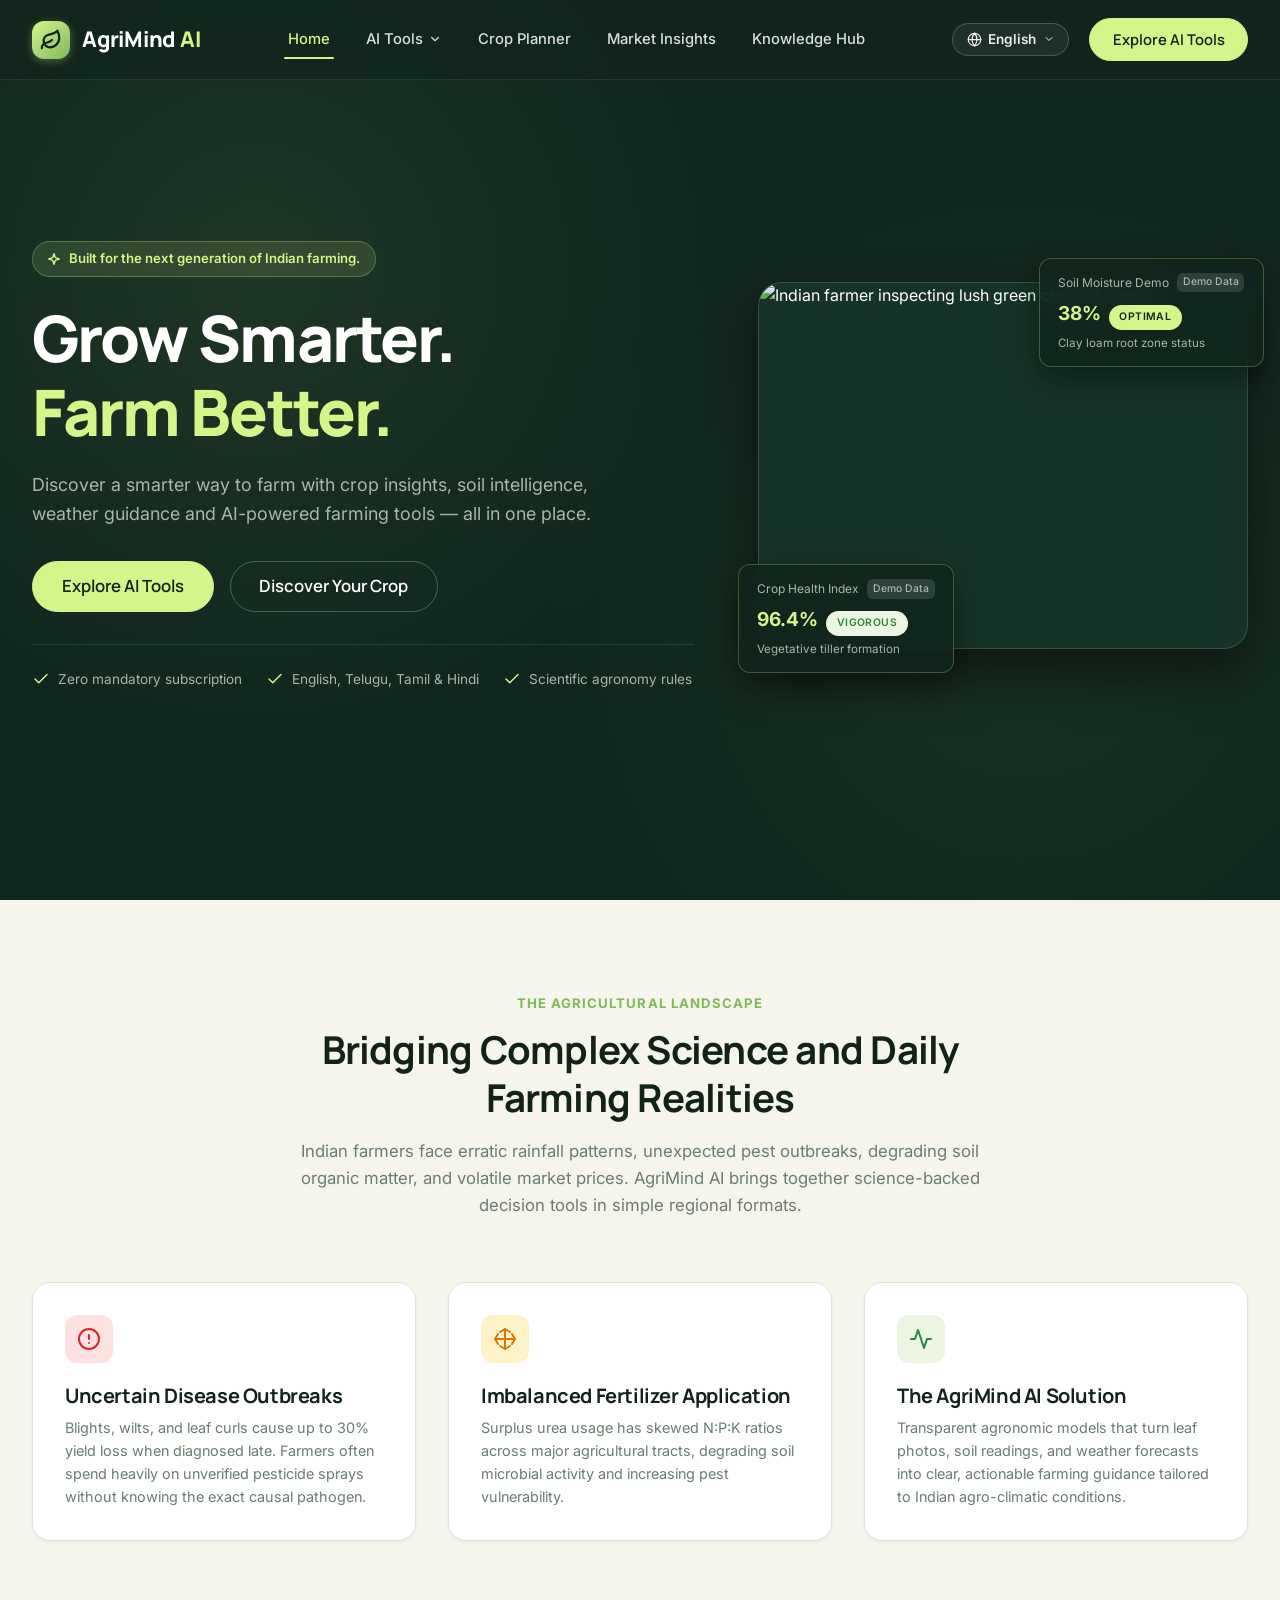
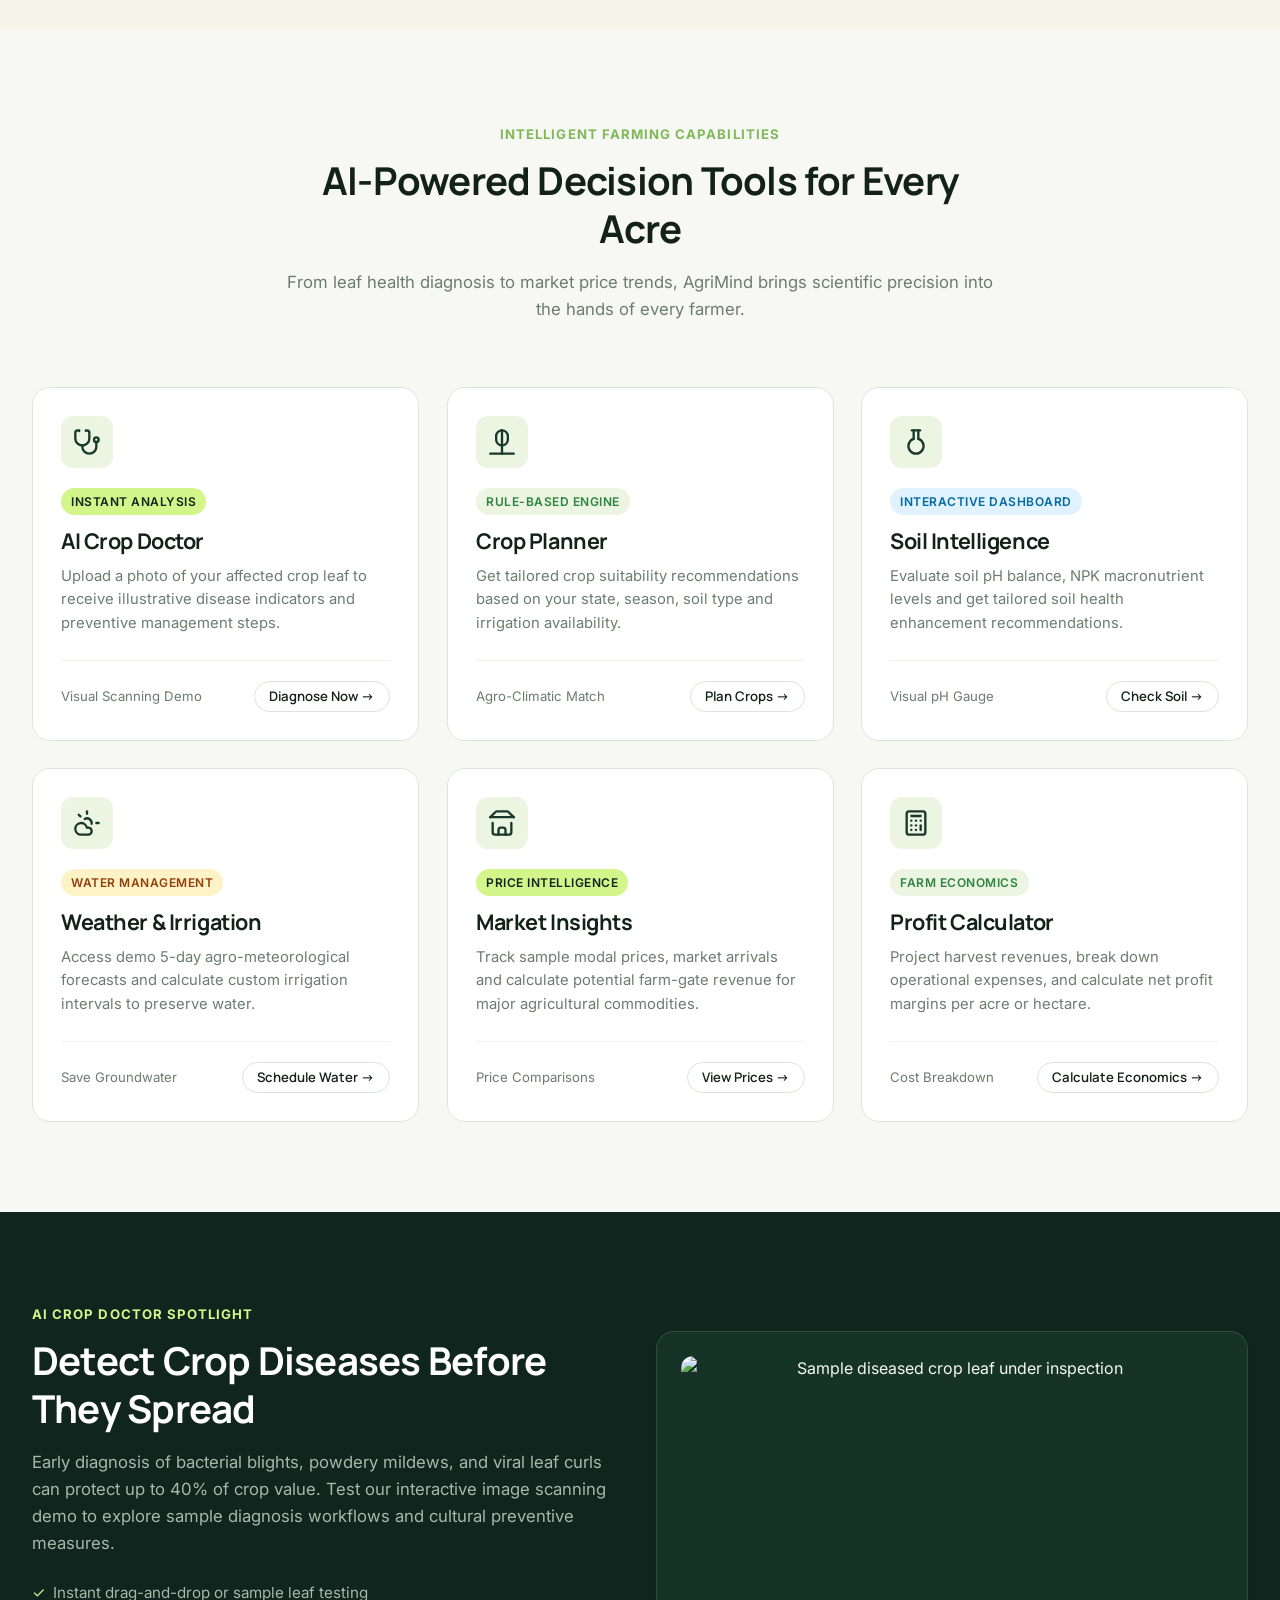
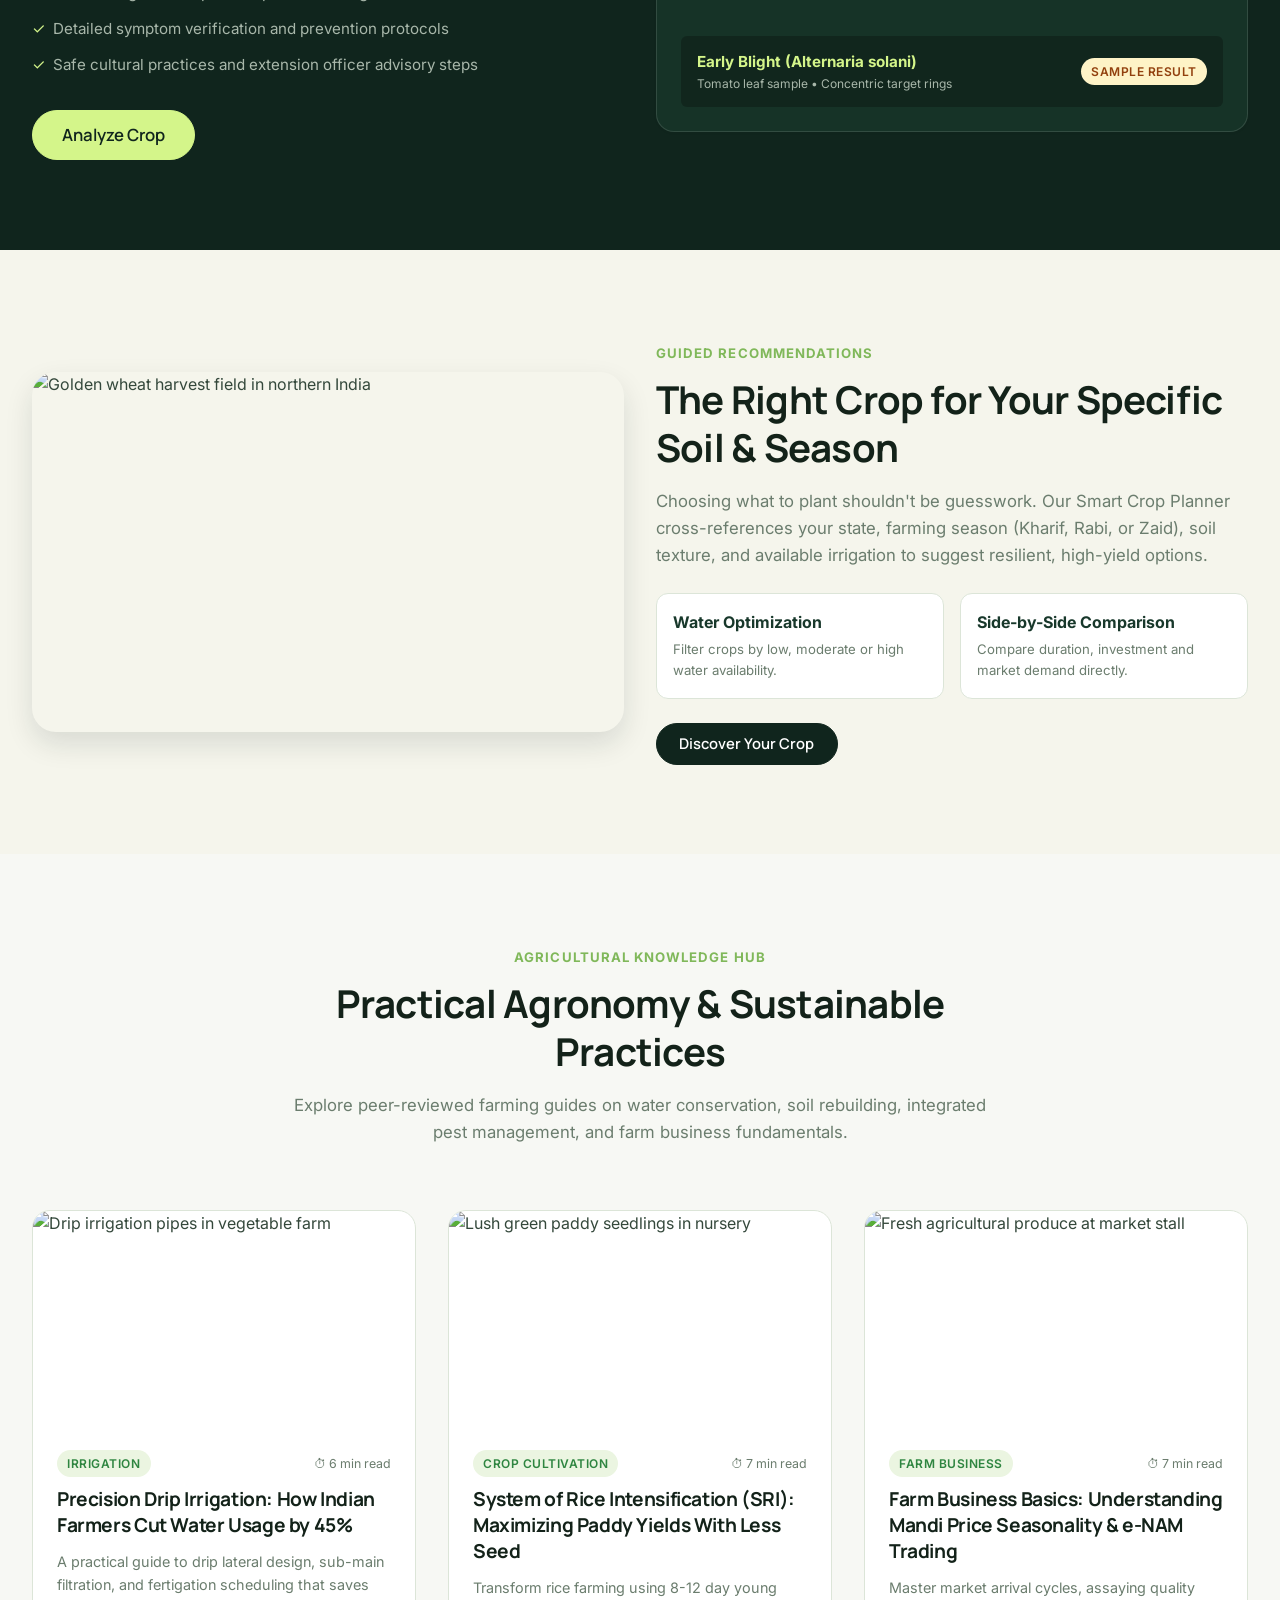
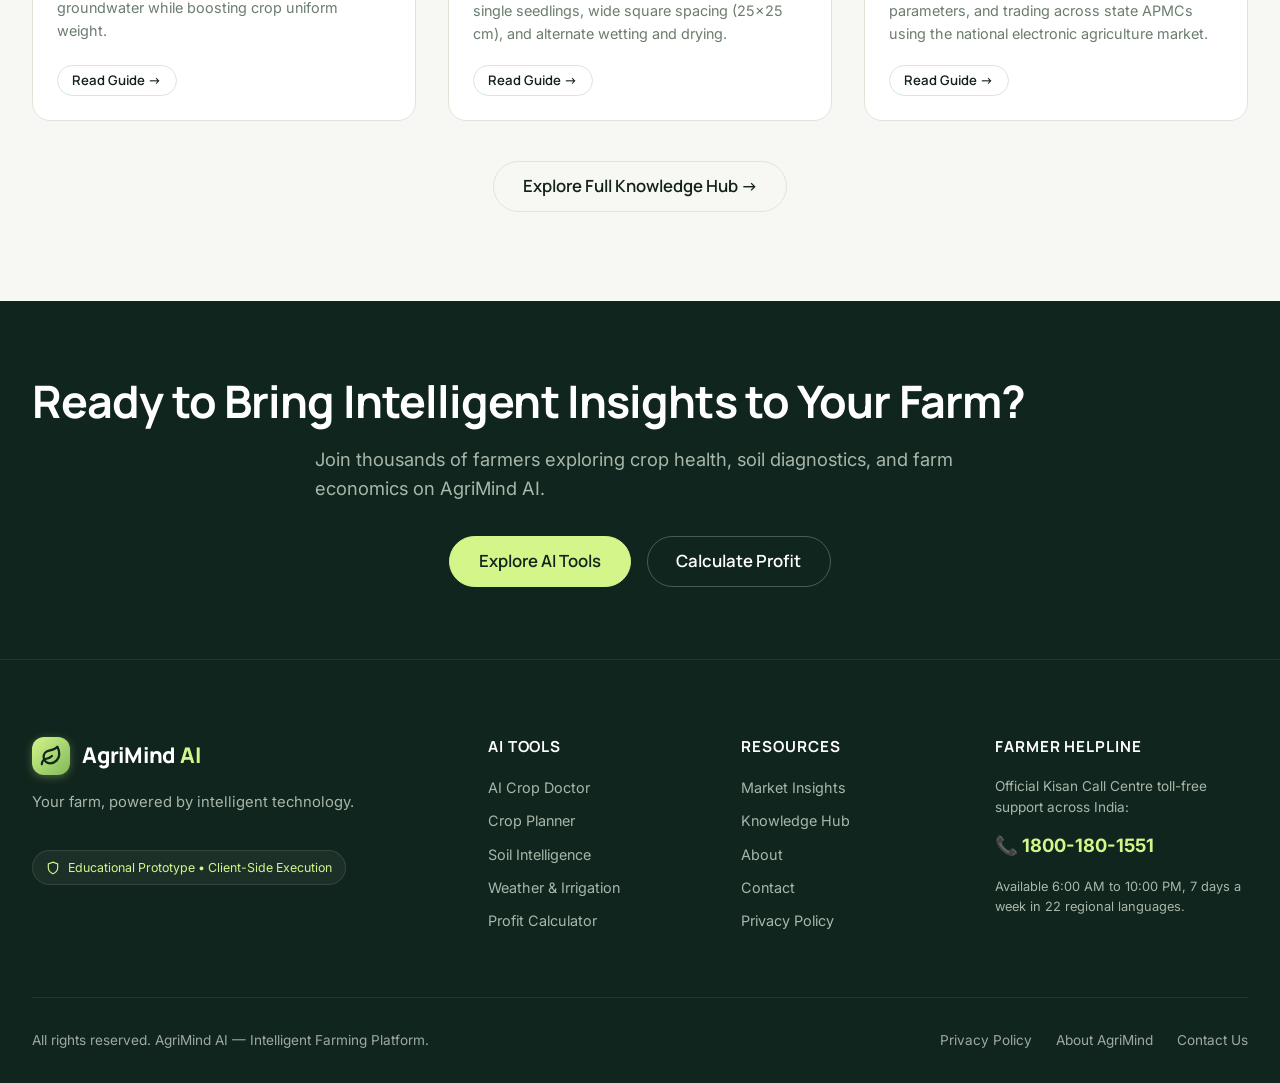
==== index.html @ 93fa61e6 "Initial AgriMind AI website - Intelligent Farming Platform" ====
<!DOCTYPE html>
<html lang="en">
<head>
  <meta charset="UTF-8">
  <meta name="viewport" content="width=device-width, initial-scale=1.0">
  <title>AgriMind AI — Intelligent Farming Platform | Grow Smarter. Farm Better.</title>
  <meta name="description" content="AgriMind AI empowers Indian farmers with AI-driven crop disease diagnosis, guided crop planning, real-time soil intelligence, weather guidance, and mandi market insights.">
  <meta name="theme-color" content="#10251D">

  <!-- Open Graph Meta Tags -->
  <meta property="og:title" content="AgriMind AI — Intelligent Farming Platform">
  <meta property="og:description" content="Discover a smarter way to farm with crop insights, soil intelligence, weather guidance and AI-powered farming tools — all in one place.">
  <meta property="og:image" content="https://images.unsplash.com/photo-1500937386664-56d1dfef3854?auto=format&fit=crop&w=1200&q=80">
  <meta property="og:type" content="website">

  <!-- Stylesheets -->
  <link rel="stylesheet" href="css/style.css">
  <link rel="stylesheet" href="css/components.css">
  <link rel="stylesheet" href="css/pages.css">
  <link rel="stylesheet" href="css/responsive.css">
</head>
<body>

  <!-- =========================================================================
       1. NAVIGATION BAR
       ========================================================================= -->
  <header class="navbar" role="banner">
    <div class="container nav-container">
      <a href="index.html" class="brand-logo" aria-label="AgriMind AI Home">
        <div class="brand-logo-icon">
          <!-- Leaf SVG Icon -->
          <svg width="22" height="22" viewBox="0 0 24 24" fill="none" stroke="currentColor" stroke-width="2.5" stroke-linecap="round" stroke-linejoin="round">
            <path d="M11 20A7 7 0 0 1 9.8 6.1C15.5 5 17 4.48 19 2c1 2 2 4.18 2 8 0 5.5-4.78 10-10 10Z"/>
            <path d="M2 21c0-3 1.85-5.36 5.08-6C9.5 14.52 12 13 13 12"/>
          </svg>
        </div>
        <span>AgriMind <span class="highlight">AI</span></span>
      </a>

      <!-- Desktop Nav Links -->
      <nav class="nav-links" role="navigation" aria-label="Primary Navigation">
        <a href="index.html" class="nav-link active" data-i18n="nav_home">Home</a>
        
        <!-- Tools Dropdown -->
        <div class="nav-dropdown">
          <a href="#" class="nav-link" id="toolsDropdownToggle" aria-haspopup="true" aria-expanded="false">
            <span data-i18n="nav_tools">AI Tools</span>
            <svg width="14" height="14" viewBox="0 0 24 24" fill="none" stroke="currentColor" stroke-width="2" stroke-linecap="round" stroke-linejoin="round"><path d="m6 9 6 6 6-6"/></svg>
          </a>
          <div class="dropdown-menu" aria-labelledby="toolsDropdownToggle">
            <a href="crop-doctor.html" class="dropdown-item">
              <span class="dropdown-item-icon">🩺</span>
              <div>
                <strong data-i18n="nav_doctor">AI Crop Doctor</strong>
                <div style="font-size: 0.75rem; color: var(--color-muted-light);">Leaf disease scanning & care</div>
              </div>
            </a>
            <a href="crop-planner.html" class="dropdown-item">
              <span class="dropdown-item-icon">🌾</span>
              <div>
                <strong data-i18n="nav_planner">Crop Planner</strong>
                <div style="font-size: 0.75rem; color: var(--color-muted-light);">Soil & season crop match</div>
              </div>
            </a>
            <a href="soil-intelligence.html" class="dropdown-item">
              <span class="dropdown-item-icon">🧪</span>
              <div>
                <strong data-i18n="nav_soil">Soil Intelligence</strong>
                <div style="font-size: 0.75rem; color: var(--color-muted-light);">pH gauge & NPK nutrition</div>
              </div>
            </a>
            <a href="weather-irrigation.html" class="dropdown-item">
              <span class="dropdown-item-icon">🌦</span>
              <div>
                <strong data-i18n="nav_weather">Weather & Irrigation</strong>
                <div style="font-size: 0.75rem; color: var(--color-muted-light);">5-day forecast & watering plan</div>
              </div>
            </a>
            <a href="profit-calculator.html" class="dropdown-item">
              <span class="dropdown-item-icon">🧮</span>
              <div>
                <strong data-i18n="nav_profit">Profit Calculator</strong>
                <div style="font-size: 0.75rem; color: var(--color-muted-light);">Harvest economics & margins</div>
              </div>
            </a>
          </div>
        </div>

        <a href="crop-planner.html" class="nav-link" data-i18n="nav_planner">Crop Planner</a>
        <a href="mandi-market.html" class="nav-link" data-i18n="nav_market">Market Insights</a>
        <a href="knowledge-hub.html" class="nav-link" data-i18n="nav_knowledge">Knowledge Hub</a>
      </nav>

      <!-- Nav Actions: Language Selector & CTA -->
      <div class="nav-actions">
        <!-- Regional Language Selector -->
        <div class="lang-selector-wrapper">
          <button type="button" class="lang-select-btn" aria-label="Select Language">
            <!-- Globe Icon -->
            <svg width="15" height="15" viewBox="0 0 24 24" fill="none" stroke="currentColor" stroke-width="2" stroke-linecap="round" stroke-linejoin="round">
              <circle cx="12" cy="12" r="10"/><path d="M12 2a14.5 14.5 0 0 0 0 20 14.5 14.5 0 0 0 0-20"/><path d="M2 12h20"/>
            </svg>
            <span id="currentLangLabel">English</span>
            <svg width="12" height="12" viewBox="0 0 24 24" fill="none" stroke="currentColor" stroke-width="2" stroke-linecap="round" stroke-linejoin="round"><path d="m6 9 6 6 6-6"/></svg>
          </button>
          <div class="lang-dropdown-menu">
            <button type="button" class="lang-option active" data-lang="en">
              <span>English</span>
              <span>EN</span>
            </button>
            <button type="button" class="lang-option" data-lang="te">
              <span>తెలుగు (Telugu)</span>
              <span>TE</span>
            </button>
            <button type="button" class="lang-option" data-lang="ta">
              <span>தமிழ் (Tamil)</span>
              <span>TA</span>
            </button>
            <button type="button" class="lang-option" data-lang="hi">
              <span>हिन्दी (Hindi)</span>
              <span>HI</span>
            </button>
          </div>
        </div>

        <a href="crop-doctor.html" class="btn btn-primary" data-i18n="btn_explore_tools">Explore AI Tools</a>

        <!-- Mobile Toggle Button -->
        <button type="button" class="mobile-toggle" aria-label="Toggle navigation menu" aria-expanded="false">
          <span></span>
          <span></span>
          <span></span>
        </button>
      </div>
    </div>
  </header>

  <!-- Mobile Drawer Menu -->
  <div class="mobile-drawer" role="dialog" aria-label="Mobile Navigation">
    <a href="index.html" class="mobile-nav-link active" data-i18n="nav_home">Home</a>
    <div>
      <div class="mobile-nav-link" data-i18n="nav_tools">AI Tools</div>
      <div class="mobile-sublinks">
        <a href="crop-doctor.html" class="mobile-sublink">🩺 <span data-i18n="nav_doctor">AI Crop Doctor</span></a>
        <a href="crop-planner.html" class="mobile-sublink">🌾 <span data-i18n="nav_planner">Crop Planner</span></a>
        <a href="soil-intelligence.html" class="mobile-sublink">🧪 <span data-i18n="nav_soil">Soil Intelligence</span></a>
        <a href="weather-irrigation.html" class="mobile-sublink">🌦 <span data-i18n="nav_weather">Weather & Irrigation</span></a>
        <a href="profit-calculator.html" class="mobile-sublink">🧮 <span data-i18n="nav_profit">Profit Calculator</span></a>
      </div>
    </div>
    <a href="mandi-market.html" class="mobile-nav-link" data-i18n="nav_market">Market Insights</a>
    <a href="knowledge-hub.html" class="mobile-nav-link" data-i18n="nav_knowledge">Knowledge Hub</a>
    <a href="about.html" class="mobile-nav-link" data-i18n="nav_about">About AgriMind</a>
    <a href="contact.html" class="mobile-nav-link" data-i18n="nav_contact">Contact</a>
    <div style="margin-top: 1rem;">
      <a href="crop-doctor.html" class="btn btn-primary btn-block" data-i18n="btn_explore_tools">Explore AI Tools</a>
    </div>
  </div>

  <main>
    <!-- =========================================================================
         2. CINEMATIC HERO SECTION
         ========================================================================= -->
    <section class="hero-section" aria-labelledby="heroHeadline">
      <div class="hero-particles"></div>
      <div class="container hero-content">
        <!-- Left: Editorial Typography & CTAs -->
        <div class="hero-text-col reveal active">
          <div class="hero-badge">
            <!-- Sparkles SVG Icon -->
            <svg width="14" height="14" viewBox="0 0 24 24" fill="none" stroke="currentColor" stroke-width="2.5" stroke-linecap="round" stroke-linejoin="round">
              <path d="m12 3-1.912 5.813a2 2 0 0 1-1.275 1.275L3 12l5.813 1.912a2 2 0 0 1 1.275 1.275L12 21l1.912-5.813a2 2 0 0 1 1.275-1.275L21 12l-5.813-1.912a2 2 0 0 1-1.275-1.275L12 3Z"/>
            </svg>
            <span data-i18n="trust_label">Built for the next generation of Indian farming.</span>
          </div>

          <h1 id="heroHeadline" class="hero-title">
            Grow Smarter.<br>
            <span class="lime-text">Farm Better.</span>
          </h1>

          <p class="hero-subtitle" data-i18n="hero_subheadline">
            Discover a smarter way to farm with crop insights, soil intelligence, weather guidance and AI-powered farming tools — all in one place.
          </p>

          <div class="hero-actions">
            <a href="crop-doctor.html" class="btn btn-primary btn-lg" data-i18n="btn_explore_tools">
              Explore AI Tools
              <svg width="18" height="18" viewBox="0 0 24 24" fill="none" stroke="currentColor" stroke-width="2" stroke-linecap="round" stroke-linejoin="round"><path d="M5 12h14"/><path d="m12 5 7 7-7 7"/></svg>
            </a>
            <a href="crop-planner.html" class="btn btn-secondary btn-lg" data-i18n="btn_discover_crop">
              Discover Your Crop
            </a>
          </div>

          <div class="hero-trust-bar">
            <div class="hero-trust-item">
              <svg width="18" height="18" viewBox="0 0 24 24" fill="none" stroke="currentColor" stroke-width="2" stroke-linecap="round" stroke-linejoin="round"><path d="M20 6 9 17l-5-5"/></svg>
              <span>Zero mandatory subscription</span>
            </div>
            <div class="hero-trust-item">
              <svg width="18" height="18" viewBox="0 0 24 24" fill="none" stroke="currentColor" stroke-width="2" stroke-linecap="round" stroke-linejoin="round"><path d="M20 6 9 17l-5-5"/></svg>
              <span>English, Telugu, Tamil & Hindi</span>
            </div>
            <div class="hero-trust-item">
              <svg width="18" height="18" viewBox="0 0 24 24" fill="none" stroke="currentColor" stroke-width="2" stroke-linecap="round" stroke-linejoin="round"><path d="M20 6 9 17l-5-5"/></svg>
              <span>Scientific agronomy rules</span>
            </div>
          </div>
        </div>

        <!-- Right: Layered Agricultural Visual & Floating Cards -->
        <div class="hero-visual-card reveal reveal-delay-2 active">
          <div class="hero-main-img-wrapper">
            <img src="https://images.unsplash.com/photo-1595974482597-4b8da8879bc5?auto=format&fit=crop&w=1000&q=80" 
                 alt="Indian farmer inspecting lush green crops at sunrise" 
                 loading="eager">
          </div>

          <!-- Floating Stat Card 1 -->
          <div class="hero-float-card hero-float-1">
            <div class="float-stat-header">
              <span data-i18n="hero_stat_1_label">Soil Moisture Demo</span>
              <span class="demo-tag-tiny" data-i18n="demo_badge">Demo Data</span>
            </div>
            <div style="display: flex; align-items: baseline; gap: 0.5rem;">
              <span class="float-stat-val">38%</span>
              <span class="badge badge-lime" style="font-size: 0.65rem;" data-i18n="hero_stat_opt">Optimal</span>
            </div>
            <div style="font-size: 0.725rem; color: var(--color-muted-light); margin-top: 0.25rem;">
              Clay loam root zone status
            </div>
          </div>

          <!-- Floating Stat Card 2 -->
          <div class="hero-float-card hero-float-2">
            <div class="float-stat-header">
              <span data-i18n="hero_stat_2_label">Crop Health Index</span>
              <span class="demo-tag-tiny" data-i18n="demo_badge">Demo Data</span>
            </div>
            <div style="display: flex; align-items: baseline; gap: 0.5rem;">
              <span class="float-stat-val">96.4%</span>
              <span class="badge badge-leaf" style="font-size: 0.65rem;" data-i18n="hero_stat_vigorous">Vigorous</span>
            </div>
            <div style="font-size: 0.725rem; color: var(--color-muted-light); margin-top: 0.25rem;">
              Vegetative tiller formation
            </div>
          </div>
        </div>
      </div>
    </section>

    <!-- =========================================================================
         3. CHALLENGE & SOLUTION INTRODUCTION
         ========================================================================= -->
    <section class="section section-warm" aria-labelledby="challengeHeading">
      <div class="container">
        <div class="section-header reveal">
          <span class="section-eyebrow">THE AGRICULTURAL LANDSCAPE</span>
          <h2 id="challengeHeading" class="section-title">Bridging Complex Science and Daily Farming Realities</h2>
          <p class="section-subtitle">
            Indian farmers face erratic rainfall patterns, unexpected pest outbreaks, degrading soil organic matter, and volatile market prices. AgriMind AI brings together science-backed decision tools in simple regional formats.
          </p>
        </div>

        <div class="grid grid-3">
          <div class="card reveal reveal-delay-1">
            <div style="width: 48px; height: 48px; border-radius: var(--radius-md); background: #FEE2E2; color: #DC2626; display: flex; align-items: center; justify-content: center; margin-bottom: 1.25rem;">
              <svg width="24" height="24" viewBox="0 0 24 24" fill="none" stroke="currentColor" stroke-width="2" stroke-linecap="round" stroke-linejoin="round"><circle cx="12" cy="12" r="10"/><line x1="12" y1="8" x2="12" y2="12"/><line x1="12" y1="16" x2="12.01" y2="16"/></svg>
            </div>
            <h3 style="font-size: 1.25rem; margin-bottom: 0.5rem;">Uncertain Disease Outbreaks</h3>
            <p style="font-size: 0.9rem; color: var(--color-muted-text); line-height: 1.6;">
              Blights, wilts, and leaf curls cause up to 30% yield loss when diagnosed late. Farmers often spend heavily on unverified pesticide sprays without knowing the exact causal pathogen.
            </p>
          </div>

          <div class="card reveal reveal-delay-2">
            <div style="width: 48px; height: 48px; border-radius: var(--radius-md); background: #FEF3C7; color: #D97706; display: flex; align-items: center; justify-content: center; margin-bottom: 1.25rem;">
              <svg width="24" height="24" viewBox="0 0 24 24" fill="none" stroke="currentColor" stroke-width="2" stroke-linecap="round" stroke-linejoin="round"><path d="M12 2v20"/><path d="m17 5-5-3-5 3"/><path d="m17 19-5 3-5-3"/><path d="M2 12h20"/><path d="m5 7-3 5 3 5"/><path d="m19 7 3 5-3 5"/></svg>
            </div>
            <h3 style="font-size: 1.25rem; margin-bottom: 0.5rem;">Imbalanced Fertilizer Application</h3>
            <p style="font-size: 0.9rem; color: var(--color-muted-text); line-height: 1.6;">
              Surplus urea usage has skewed N:P:K ratios across major agricultural tracts, degrading soil microbial activity and increasing pest vulnerability.
            </p>
          </div>

          <div class="card reveal reveal-delay-3">
            <div style="width: 48px; height: 48px; border-radius: var(--radius-md); background: var(--color-leaf-light); color: var(--color-success); display: flex; align-items: center; justify-content: center; margin-bottom: 1.25rem;">
              <svg width="24" height="24" viewBox="0 0 24 24" fill="none" stroke="currentColor" stroke-width="2" stroke-linecap="round" stroke-linejoin="round"><path d="M22 12h-4l-3 9L9 3l-3 9H2"/></svg>
            </div>
            <h3 style="font-size: 1.25rem; margin-bottom: 0.5rem;">The AgriMind AI Solution</h3>
            <p style="font-size: 0.9rem; color: var(--color-muted-text); line-height: 1.6;">
              Transparent agronomic models that turn leaf photos, soil readings, and weather forecasts into clear, actionable farming guidance tailored to Indian agro-climatic conditions.
            </p>
          </div>
        </div>
      </div>
    </section>

    <!-- =========================================================================
         4. INTERACTIVE AI TOOLS SHOWCASE
         ========================================================================= -->
    <section class="section" id="tools" aria-labelledby="toolsHeading">
      <div class="container">
        <div class="section-header reveal">
          <span class="section-eyebrow" data-i18n="section_tools_eyebrow">INTELLIGENT FARMING CAPABILITIES</span>
          <h2 id="toolsHeading" class="section-title" data-i18n="section_tools_title">AI-Powered Decision Tools for Every Acre</h2>
          <p class="section-subtitle" data-i18n="section_tools_subtitle">
            From leaf health diagnosis to market price trends, AgriMind brings scientific precision into the hands of every farmer.
          </p>
        </div>

        <div class="tools-grid">
          <!-- Tool 1: Crop Doctor -->
          <div class="tool-card reveal reveal-delay-1">
            <div class="tool-card-icon">
              <svg width="28" height="28" viewBox="0 0 24 24" fill="none" stroke="currentColor" stroke-width="2" stroke-linecap="round" stroke-linejoin="round"><path d="M4.8 2.3A.3.3 0 1 0 5 2H4a2 2 0 0 0-2 2v5a6 6 0 0 0 6 6v0a6 6 0 0 0 6-6V4a2 2 0 0 0-2-2h-1a.2.2 0 1 0 .3.3"/><path d="M8 15v1a6 6 0 0 0 6 6v0a6 6 0 0 0 6-6v-4"/><circle cx="20" cy="10" r="2"/></svg>
            </div>
            <span class="badge badge-lime" style="align-self: flex-start; margin-bottom: 0.75rem;">Instant Analysis</span>
            <h3 data-i18n="nav_doctor">AI Crop Doctor</h3>
            <p data-i18n="doctor_subtitle">
              Upload a photo of your affected crop leaf to receive illustrative disease indicators and preventive management steps.
            </p>
            <div class="tool-card-footer">
              <span style="font-size: 0.825rem; color: var(--color-muted-text);">Visual Scanning Demo</span>
              <a href="crop-doctor.html" class="btn btn-sm btn-outline-dark">Diagnose Now →</a>
            </div>
          </div>

          <!-- Tool 2: Crop Planner -->
          <div class="tool-card reveal reveal-delay-2">
            <div class="tool-card-icon">
              <svg width="28" height="28" viewBox="0 0 24 24" fill="none" stroke="currentColor" stroke-width="2" stroke-linecap="round" stroke-linejoin="round"><path d="M2 22h20"/><path d="M12 2v20"/><path d="M12 2a5 5 0 0 1 5 5v3a5 5 0 0 1-5 5"/><path d="M12 2a5 5 0 0 0-5 5v3a5 5 0 0 0 5 5"/></svg>
            </div>
            <span class="badge badge-leaf" style="align-self: flex-start; margin-bottom: 0.75rem;">Rule-Based Engine</span>
            <h3 data-i18n="nav_planner">Smart Crop Planner</h3>
            <p data-i18n="planner_subtitle">
              Get tailored crop suitability recommendations based on your state, season, soil type and irrigation availability.
            </p>
            <div class="tool-card-footer">
              <span style="font-size: 0.825rem; color: var(--color-muted-text);">Agro-Climatic Match</span>
              <a href="crop-planner.html" class="btn btn-sm btn-outline-dark">Plan Crops →</a>
            </div>
          </div>

          <!-- Tool 3: Soil Intelligence -->
          <div class="tool-card reveal reveal-delay-3">
            <div class="tool-card-icon">
              <svg width="28" height="28" viewBox="0 0 24 24" fill="none" stroke="currentColor" stroke-width="2" stroke-linecap="round" stroke-linejoin="round"><path d="M10 2v7.31"/><path d="M14 9.3V1.99"/><path d="M8.5 2h7"/><path d="M14 9.3a6.5 6.5 0 1 1-4 0"/></svg>
            </div>
            <span class="badge badge-info" style="align-self: flex-start; margin-bottom: 0.75rem;">Interactive Dashboard</span>
            <h3 data-i18n="nav_soil">Soil Intelligence</h3>
            <p data-i18n="soil_subtitle">
              Evaluate soil pH balance, NPK macronutrient levels and get tailored soil health enhancement recommendations.
            </p>
            <div class="tool-card-footer">
              <span style="font-size: 0.825rem; color: var(--color-muted-text);">Visual pH Gauge</span>
              <a href="soil-intelligence.html" class="btn btn-sm btn-outline-dark">Check Soil →</a>
            </div>
          </div>

          <!-- Tool 4: Weather & Irrigation -->
          <div class="tool-card reveal reveal-delay-1">
            <div class="tool-card-icon">
              <svg width="28" height="28" viewBox="0 0 24 24" fill="none" stroke="currentColor" stroke-width="2" stroke-linecap="round" stroke-linejoin="round"><path d="M12 2v2"/><path d="m4.93 4.93 1.41 1.41"/><path d="M20 12h2"/><path d="M15.947 12.65a4 4 0 0 0-5.925-4.128"/><path d="M13 22H7a5 5 0 1 1 4.9-6H13a3 3 0 0 1 0 6Z"/></svg>
            </div>
            <span class="badge badge-warning" style="align-self: flex-start; margin-bottom: 0.75rem;">Water Management</span>
            <h3 data-i18n="nav_weather">Weather & Irrigation</h3>
            <p data-i18n="weather_subtitle">
              Access demo 5-day agro-meteorological forecasts and calculate custom irrigation intervals to preserve water.
            </p>
            <div class="tool-card-footer">
              <span style="font-size: 0.825rem; color: var(--color-muted-text);">Save Groundwater</span>
              <a href="weather-irrigation.html" class="btn btn-sm btn-outline-dark">Schedule Water →</a>
            </div>
          </div>

          <!-- Tool 5: Mandi Market -->
          <div class="tool-card reveal reveal-delay-2">
            <div class="tool-card-icon">
              <svg width="28" height="28" viewBox="0 0 24 24" fill="none" stroke="currentColor" stroke-width="2" stroke-linecap="round" stroke-linejoin="round"><path d="m2 7 4.41-4.41A2 2 0 0 1 7.83 2h8.34a2 2 0 0 1 1.42.59L22 7"/><path d="M4 12v8a2 2 0 0 0 2 2h12a2 2 0 0 0 2-2v-8"/><path d="M15 22v-4a2 2 0 0 0-2-2h-2a2 2 0 0 0-2 2v4"/><path d="M2 7h20"/></svg>
            </div>
            <span class="badge badge-lime" style="align-self: flex-start; margin-bottom: 0.75rem;">Price Intelligence</span>
            <h3 data-i18n="nav_market">Mandi Market Insights</h3>
            <p data-i18n="mandi_subtitle">
              Track sample modal prices, market arrivals and calculate potential farm-gate revenue for major agricultural commodities.
            </p>
            <div class="tool-card-footer">
              <span style="font-size: 0.825rem; color: var(--color-muted-text);">Price Comparisons</span>
              <a href="mandi-market.html" class="btn btn-sm btn-outline-dark">View Prices →</a>
            </div>
          </div>

          <!-- Tool 6: Profit Calculator -->
          <div class="tool-card reveal reveal-delay-3">
            <div class="tool-card-icon">
              <svg width="28" height="28" viewBox="0 0 24 24" fill="none" stroke="currentColor" stroke-width="2" stroke-linecap="round" stroke-linejoin="round"><rect width="16" height="20" x="4" y="2" rx="2"/><line x1="8" x2="16" y1="6" y2="6"/><line x1="16" x2="16" y1="14" y2="18"/><path d="M16 10h.01"/><path d="M12 10h.01"/><path d="M8 10h.01"/><path d="M12 14h.01"/><path d="M8 14h.01"/><path d="M12 18h.01"/><path d="M8 18h.01"/></svg>
            </div>
            <span class="badge badge-leaf" style="align-self: flex-start; margin-bottom: 0.75rem;">Farm Economics</span>
            <h3 data-i18n="nav_profit">Farm Profit Calculator</h3>
            <p data-i18n="profit_subtitle">
              Project harvest revenues, break down operational expenses, and calculate net profit margins per acre or hectare.
            </p>
            <div class="tool-card-footer">
              <span style="font-size: 0.825rem; color: var(--color-muted-text);">Cost Breakdown</span>
              <a href="profit-calculator.html" class="btn btn-sm btn-outline-dark">Calculate Economics →</a>
            </div>
          </div>
        </div>
      </div>
    </section>

    <!-- =========================================================================
         5. FEATURED CROP DOCTOR PREVIEW
         ========================================================================= -->
    <section class="section section-dark" aria-labelledby="doctorPreviewHeading">
      <div class="container">
        <div class="grid grid-2 items-center">
          <div class="reveal">
            <span class="section-eyebrow">AI CROP DOCTOR SPOTLIGHT</span>
            <h2 id="doctorPreviewHeading" class="section-title">Detect Crop Diseases Before They Spread</h2>
            <p class="section-subtitle" style="margin-bottom: 1.5rem;">
              Early diagnosis of bacterial blights, powdery mildews, and viral leaf curls can protect up to 40% of crop value. Test our interactive image scanning demo to explore sample diagnosis workflows and cultural preventive measures.
            </p>

            <ul style="display: flex; flex-direction: column; gap: 0.75rem; margin-bottom: 2rem; font-size: 0.95rem; color: var(--color-muted-light);">
              <li style="display: flex; align-items: center; gap: 0.5rem;">
                <span style="color: var(--color-lime);">✓</span>
                Instant drag-and-drop or sample leaf testing
              </li>
              <li style="display: flex; align-items: center; gap: 0.5rem;">
                <span style="color: var(--color-lime);">✓</span>
                Detailed symptom verification and prevention protocols
              </li>
              <li style="display: flex; align-items: center; gap: 0.5rem;">
                <span style="color: var(--color-lime);">✓</span>
                Safe cultural practices and extension officer advisory steps
              </li>
            </ul>

            <a href="crop-doctor.html" class="btn btn-primary btn-lg" data-i18n="btn_analyze_now">Analyze Crop Leaf Now</a>
          </div>

          <div class="reveal reveal-delay-2">
            <div class="card card-dark" style="padding: 1.5rem; text-align: center;">
              <img src="https://images.unsplash.com/photo-1592417817098-8f3d6910a394?auto=format&fit=crop&w=800&q=80" 
                   alt="Sample diseased crop leaf under inspection" 
                   style="border-radius: var(--radius-md); width: 100%; height: 260px; object-fit: cover; margin-bottom: 1.25rem;">
              
              <div style="display: flex; justify-content: space-between; align-items: center; text-align: left; background: rgba(0,0,0,0.25); padding: 0.85rem 1rem; border-radius: var(--radius-sm);">
                <div>
                  <div style="font-weight: 700; color: var(--color-lime); font-size: 0.95rem;">Early Blight (Alternaria solani)</div>
                  <div style="font-size: 0.75rem; color: var(--color-muted-light);">Tomato leaf sample • Concentric target rings</div>
                </div>
                <span class="badge badge-warning">Sample Result</span>
              </div>
            </div>
          </div>
        </div>
      </div>
    </section>

    <!-- =========================================================================
         6. SMART CROP PLANNING PREVIEW
         ========================================================================= -->
    <section class="section section-warm" aria-labelledby="plannerPreviewHeading">
      <div class="container">
        <div class="grid grid-2 items-center">
          <div class="reveal">
            <img src="https://images.unsplash.com/photo-1574323347407-f5e1ad6d020b?auto=format&fit=crop&w=800&q=80" 
                 alt="Golden wheat harvest field in northern India" 
                 style="border-radius: var(--radius-xl); box-shadow: var(--shadow-lg); width: 100%; height: 360px; object-fit: cover;">
          </div>

          <div class="reveal reveal-delay-1">
            <span class="section-eyebrow">GUIDED RECOMMENDATIONS</span>
            <h2 id="plannerPreviewHeading" class="section-title">The Right Crop for Your Specific Soil & Season</h2>
            <p class="section-subtitle" style="margin-bottom: 1.5rem;">
              Choosing what to plant shouldn't be guesswork. Our Smart Crop Planner cross-references your state, farming season (Kharif, Rabi, or Zaid), soil texture, and available irrigation to suggest resilient, high-yield options.
            </p>

            <div style="display: grid; grid-template-columns: 1fr 1fr; gap: 1rem; margin-bottom: 1.5rem;">
              <div style="background: var(--bg-surface); padding: 1rem; border-radius: var(--radius-md); border: 1px solid var(--color-border-subtle);">
                <div style="font-weight: 700; color: var(--color-dark-green); margin-bottom: 0.25rem;">Water Optimization</div>
                <div style="font-size: 0.825rem; color: var(--color-muted-text);">Filter crops by low, moderate or high water availability.</div>
              </div>
              <div style="background: var(--bg-surface); padding: 1rem; border-radius: var(--radius-md); border: 1px solid var(--color-border-subtle);">
                <div style="font-weight: 700; color: var(--color-dark-green); margin-bottom: 0.25rem;">Side-by-Side Comparison</div>
                <div style="font-size: 0.825rem; color: var(--color-muted-text);">Compare duration, investment and market demand directly.</div>
              </div>
            </div>

            <a href="crop-planner.html" class="btn btn-dark" data-i18n="btn_discover_crop">Discover Your Crop</a>
          </div>
        </div>
      </div>
    </section>

    <!-- =========================================================================
         7. FEATURED CROP GUIDES & KNOWLEDGE PREVIEW
         ========================================================================= -->
    <section class="section" aria-labelledby="knowledgePreviewHeading">
      <div class="container">
        <div class="section-header reveal">
          <span class="section-eyebrow">AGRICULTURAL KNOWLEDGE HUB</span>
          <h2 id="knowledgePreviewHeading" class="section-title">Practical Agronomy & Sustainable Practices</h2>
          <p class="section-subtitle">
            Explore peer-reviewed farming guides on water conservation, soil rebuilding, integrated pest management, and farm business fundamentals.
          </p>
        </div>

        <div class="grid grid-3">
          <article class="article-card reveal reveal-delay-1">
            <img class="article-card-img" src="https://images.unsplash.com/photo-1563514227147-6d2ff665a6a0?auto=format&fit=crop&w=800&q=80" alt="Drip irrigation pipes in vegetable farm" loading="lazy">
            <div class="article-card-body">
              <div class="article-card-meta">
                <span class="badge badge-leaf">Irrigation</span>
                <span>⏱ 6 min read</span>
              </div>
              <h3 class="article-card-title">
                <a href="article.html?id=1">Precision Drip Irrigation: How Indian Farmers Cut Water Usage by 45%</a>
              </h3>
              <p class="article-card-summary">
                A practical guide to drip lateral design, sub-main filtration, and fertigation scheduling that saves groundwater while boosting crop uniform weight.
              </p>
              <div style="margin-top: auto;">
                <a href="article.html?id=1" class="btn btn-sm btn-outline-dark">Read Guide →</a>
              </div>
            </div>
          </article>

          <article class="article-card reveal reveal-delay-2">
            <img class="article-card-img" src="https://images.unsplash.com/photo-1536657464919-892534f60d6e?auto=format&fit=crop&w=800&q=80" alt="Lush green paddy seedlings in nursery" loading="lazy">
            <div class="article-card-body">
              <div class="article-card-meta">
                <span class="badge badge-leaf">Crop Cultivation</span>
                <span>⏱ 7 min read</span>
              </div>
              <h3 class="article-card-title">
                <a href="article.html?id=2">System of Rice Intensification (SRI): Maximizing Paddy Yields With Less Seed</a>
              </h3>
              <p class="article-card-summary">
                Transform rice farming using 8-12 day young single seedlings, wide square spacing (25x25 cm), and alternate wetting and drying.
              </p>
              <div style="margin-top: auto;">
                <a href="article.html?id=2" class="btn btn-sm btn-outline-dark">Read Guide →</a>
              </div>
            </div>
          </article>

          <article class="article-card reveal reveal-delay-3">
            <img class="article-card-img" src="https://images.unsplash.com/photo-1542838132-92c53300491e?auto=format&fit=crop&w=800&q=80" alt="Fresh agricultural produce at market stall" loading="lazy">
            <div class="article-card-body">
              <div class="article-card-meta">
                <span class="badge badge-leaf">Farm Business</span>
                <span>⏱ 7 min read</span>
              </div>
              <h3 class="article-card-title">
                <a href="article.html?id=6">Farm Business Basics: Understanding Mandi Price Seasonality & e-NAM Trading</a>
              </h3>
              <p class="article-card-summary">
                Master market arrival cycles, assaying quality parameters, and trading across state APMCs using the national electronic agriculture market.
              </p>
              <div style="margin-top: auto;">
                <a href="article.html?id=6" class="btn btn-sm btn-outline-dark">Read Guide →</a>
              </div>
            </div>
          </article>
        </div>

        <div style="text-align: center; margin-top: 2.5rem;" class="reveal">
          <a href="knowledge-hub.html" class="btn btn-outline-dark btn-lg">Explore Full Knowledge Hub →</a>
        </div>
      </div>
    </section>

    <!-- =========================================================================
         8. CALL TO ACTION BANNER
         ========================================================================= -->
    <section class="section section-dark" style="padding: 4.5rem 0;" aria-label="Call to Action">
      <div class="container text-center reveal">
        <h2 style="font-size: clamp(2rem, 3.5vw, 3rem); margin-bottom: 1rem; color: var(--color-pure-white);">
          Ready to Bring Intelligent Insights to Your Farm?
        </h2>
        <p style="font-size: 1.15rem; color: var(--color-muted-light); max-width: 650px; margin: 0 auto 2rem auto;">
          Join thousands of farmers exploring crop health, soil diagnostics, and farm economics on AgriMind AI.
        </p>
        <div style="display: flex; gap: 1rem; justify-content: center; flex-wrap: wrap;">
          <a href="crop-doctor.html" class="btn btn-primary btn-lg" data-i18n="btn_explore_tools">Explore AI Tools</a>
          <a href="profit-calculator.html" class="btn btn-secondary btn-lg" data-i18n="btn_calculate">Calculate Profit</a>
        </div>
      </div>
    </section>
  </main>

  <!-- =========================================================================
       9. SITE FOOTER
       ========================================================================= -->
  <footer class="site-footer" role="contentinfo">
    <div class="container">
      <div class="footer-top">
        <!-- Col 1: Brand & Mission -->
        <div class="footer-brand">
          <a href="index.html" class="brand-logo">
            <div class="brand-logo-icon">
              <svg width="22" height="22" viewBox="0 0 24 24" fill="none" stroke="currentColor" stroke-width="2.5" stroke-linecap="round" stroke-linejoin="round">
                <path d="M11 20A7 7 0 0 1 9.8 6.1C15.5 5 17 4.48 19 2c1 2 2 4.18 2 8 0 5.5-4.78 10-10 10Z"/>
                <path d="M2 21c0-3 1.85-5.36 5.08-6C9.5 14.52 12 13 13 12"/>
              </svg>
            </div>
            <span>AgriMind <span class="highlight">AI</span></span>
          </a>
          <p data-i18n="footer_tagline">Your farm, powered by intelligent technology.</p>
          <div class="footer-trust-badge">
            <svg width="14" height="14" viewBox="0 0 24 24" fill="none" stroke="currentColor" stroke-width="2"><path d="M12 22s8-4 8-10V5l-8-3-8 3v7c0 6 8 10 8 10z"/></svg>
            <span>Educational Prototype • Client-Side Execution</span>
          </div>
        </div>

        <!-- Col 2: AI Tools -->
        <div class="footer-col">
          <h4 data-i18n="nav_tools">AI Tools</h4>
          <div class="footer-links">
            <a href="crop-doctor.html" class="footer-link" data-i18n="nav_doctor">AI Crop Doctor</a>
            <a href="crop-planner.html" class="footer-link" data-i18n="nav_planner">Crop Planner</a>
            <a href="soil-intelligence.html" class="footer-link" data-i18n="nav_soil">Soil Intelligence</a>
            <a href="weather-irrigation.html" class="footer-link" data-i18n="nav_weather">Weather & Irrigation</a>
            <a href="profit-calculator.html" class="footer-link" data-i18n="nav_profit">Profit Calculator</a>
          </div>
        </div>

        <!-- Col 3: Resources -->
        <div class="footer-col">
          <h4>Resources</h4>
          <div class="footer-links">
            <a href="mandi-market.html" class="footer-link" data-i18n="nav_market">Mandi Market Insights</a>
            <a href="knowledge-hub.html" class="footer-link" data-i18n="nav_knowledge">Knowledge Hub</a>
            <a href="about.html" class="footer-link" data-i18n="nav_about">About AgriMind</a>
            <a href="contact.html" class="footer-link" data-i18n="nav_contact">Contact Us</a>
            <a href="privacy.html" class="footer-link" data-i18n="footer_privacy">Privacy Policy</a>
          </div>
        </div>

        <!-- Col 4: Regional Support & Farmer Helpline -->
        <div class="footer-col">
          <h4>Farmer Helpline</h4>
          <p style="font-size: 0.85rem; color: var(--color-muted-light); margin-bottom: 0.75rem;">
            Official Kisan Call Centre toll-free support across India:
          </p>
          <div style="font-size: 1.15rem; font-weight: 700; color: var(--color-lime); margin-bottom: 1rem;">
            📞 1800-180-1551
          </div>
          <div style="font-size: 0.8rem; color: var(--color-muted-light);">
            Available 6:00 AM to 10:00 PM, 7 days a week in 22 regional languages.
          </div>
        </div>
      </div>

      <div class="footer-bottom">
        <div data-i18n="footer_rights">© 2026 AgriMind AI — Intelligent Farming Platform. All rights reserved.</div>
        <div class="footer-legal-links">
          <a href="privacy.html" data-i18n="footer_privacy">Privacy Policy</a>
          <a href="about.html" data-i18n="footer_about">About</a>
          <a href="contact.html" data-i18n="footer_contact">Contact</a>
        </div>
      </div>
    </div>
  </footer>

  <!-- Back to Top Button -->
  <button type="button" class="back-to-top" aria-label="Back to top">
    <svg width="20" height="20" viewBox="0 0 24 24" fill="none" stroke="currentColor" stroke-width="2.5" stroke-linecap="round" stroke-linejoin="round">
      <path d="m18 15-6-6-6 6"/>
    </svg>
  </button>

  <!-- Scripts -->
  <script src="js/translations.js"></script>
  <script src="js/main.js"></script>
</body>
</html>
---- css/style.css ----
/* ==========================================================================
   AGRIMIND AI — DESIGN SYSTEM & BASE STYLES
   Intelligent Farming Platform
   ========================================================================== */

@import url('https://fonts.googleapis.com/css2?family=DM+Sans:ital,opsz,wght@0,9..40,400..700;1,9..40,400..700&family=Inter:wght@300;400;500;600;700&family=Manrope:wght@500;600;700;800&family=Cinzel:wght@600;700&display=swap');

:root {
  /* Core Brand Color Palette */
  --color-deep-forest: #10251D;
  --color-dark-green: #18382B;
  --color-secondary-green: #244C37;
  --color-lime: #D4F58A;
  --color-lime-glow: rgba(212, 245, 138, 0.25);
  --color-fresh-leaf: #80B85A;
  --color-leaf-light: #EBF5E1;
  --color-warm-white: #F5F5EC;
  --color-pure-white: #FFFFFF;
  --color-muted-text: #6B7D6E;
  --color-muted-light: #A8B7AA;
  --color-border-subtle: #DCE5D8;
  --color-border-dark: rgba(255, 255, 255, 0.12);

  /* Functional & Status Colors */
  --color-text-dark: #132219;
  --color-text-body: #34483B;
  --color-text-light: #F5F7F4;
  --color-success: #2E8540;
  --color-warning: #D9822B;
  --color-danger: #D13B3B;
  --color-info: #2B7FD9;

  /* Surfaces & Backgrounds */
  --bg-primary: #F7F8F4;
  --bg-surface: #FFFFFF;
  --bg-surface-elevated: #FFFFFF;
  --bg-hero: #10251D;
  --bg-dark-card: #163327;
  --bg-dark-card-hover: #1D4233;

  /* Typography */
  --font-heading: 'Manrope', 'DM Sans', -apple-system, BlinkMacSystemFont, 'Segoe UI', Roboto, sans-serif;
  --font-body: 'Inter', -apple-system, BlinkMacSystemFont, 'Segoe UI', Roboto, sans-serif;
  --font-display: 'Manrope', sans-serif;

  /* Shadows */
  --shadow-sm: 0 1px 3px rgba(16, 37, 29, 0.05);
  --shadow-md: 0 4px 14px rgba(16, 37, 29, 0.08);
  --shadow-lg: 0 12px 28px rgba(16, 37, 29, 0.12);
  --shadow-xl: 0 20px 40px rgba(16, 37, 29, 0.16);
  --shadow-glow: 0 0 25px rgba(212, 245, 138, 0.35);

  /* Radii */
  --radius-sm: 6px;
  --radius-md: 12px;
  --radius-lg: 18px;
  --radius-xl: 24px;
  --radius-full: 9999px;

  /* Transitions */
  --transition-fast: 150ms cubic-bezier(0.4, 0, 0.2, 1);
  --transition-normal: 250ms cubic-bezier(0.4, 0, 0.2, 1);
  --transition-smooth: 400ms cubic-bezier(0.16, 1, 0.3, 1);

  /* Layout */
  --max-width: 1280px;
  --max-width-narrow: 920px;
  --nav-height: 80px;
}

/* Base Reset & Box Sizing */
*, *::before, *::after {
  box-sizing: border-box;
  margin: 0;
  padding: 0;
}

html {
  font-size: 16px;
  scroll-behavior: smooth;
  -webkit-font-smoothing: antialiased;
  -moz-osx-font-smoothing: grayscale;
}

body {
  font-family: var(--font-body);
  color: var(--color-text-body);
  background-color: var(--bg-primary);
  line-height: 1.6;
  overflow-x: hidden;
  min-height: 100vh;
  display: flex;
  flex-direction: column;
}

/* Headings */
h1, h2, h3, h4, h5, h6 {
  font-family: var(--font-heading);
  color: var(--color-text-dark);
  font-weight: 700;
  line-height: 1.25;
  letter-spacing: -0.02em;
}

h1 { font-size: clamp(2.4rem, 4vw, 3.8rem); font-weight: 800; }
h2 { font-size: clamp(1.8rem, 3vw, 2.6rem); }
h3 { font-size: clamp(1.3rem, 2vw, 1.8rem); }
h4 { font-size: 1.25rem; }
h5 { font-size: 1.1rem; }
h6 { font-size: 0.95rem; text-transform: uppercase; letter-spacing: 0.05em; }

p {
  margin-bottom: 1rem;
}

p:last-child {
  margin-bottom: 0;
}

a {
  color: inherit;
  text-decoration: none;
  transition: color var(--transition-fast);
}

img, svg {
  display: block;
  max-width: 100%;
  height: auto;
}

button, input, select, textarea {
  font-family: inherit;
  font-size: inherit;
  color: inherit;
}

button {
  cursor: pointer;
  border: none;
  background: none;
}

ul, ol {
  list-style: none;
}

/* Layout Utilities */
.container {
  width: 100%;
  max-width: var(--max-width);
  margin-left: auto;
  margin-right: auto;
  padding-left: clamp(1.2rem, 3vw, 2rem);
  padding-right: clamp(1.2rem, 3vw, 2rem);
}

.container-narrow {
  max-width: var(--max-width-narrow);
}

.section {
  padding-top: clamp(4rem, 7vw, 6.5rem);
  padding-bottom: clamp(4rem, 7vw, 6.5rem);
  position: relative;
}

.section-dark {
  background-color: var(--color-deep-forest);
  color: var(--color-text-light);
}

.section-dark h1,
.section-dark h2,
.section-dark h3,
.section-dark h4 {
  color: var(--color-pure-white);
}

.section-warm {
  background-color: var(--color-warm-white);
}

.section-header {
  text-align: center;
  max-width: 720px;
  margin: 0 auto clamp(2.5rem, 5vw, 4rem) auto;
}

.section-header.text-left {
  text-align: left;
  margin-left: 0;
}

.section-eyebrow {
  display: inline-flex;
  align-items: center;
  gap: 0.5rem;
  font-size: 0.825rem;
  font-weight: 700;
  text-transform: uppercase;
  letter-spacing: 0.08em;
  color: var(--color-fresh-leaf);
  margin-bottom: 0.75rem;
}

.section-dark .section-eyebrow {
  color: var(--color-lime);
}

.section-title {
  margin-bottom: 1rem;
}

.section-subtitle {
  font-size: clamp(1.05rem, 1.2vw, 1.2rem);
  color: var(--color-muted-text);
  font-weight: 400;
  line-height: 1.6;
}

.section-dark .section-subtitle {
  color: var(--color-muted-light);
}

/* Flex & Grid Utilities */
.flex { display: flex; }
.flex-col { flex-direction: column; }
.items-center { align-items: center; }
.justify-between { justify-content: space-between; }
.justify-center { justify-content: center; }
.gap-1 { gap: 0.5rem; }
.gap-2 { gap: 1rem; }
.gap-3 { gap: 1.5rem; }
.gap-4 { gap: 2rem; }

.grid { display: grid; }
.grid-2 { grid-template-columns: repeat(2, 1fr); gap: 2rem; }
.grid-3 { grid-template-columns: repeat(3, 1fr); gap: 2rem; }
.grid-4 { grid-template-columns: repeat(4, 1fr); gap: 1.5rem; }

/* Text Highlights & Badges */
.text-lime { color: var(--color-lime); }
.text-leaf { color: var(--color-fresh-leaf); }
.text-muted { color: var(--color-muted-text); }
.text-white { color: var(--color-pure-white); }
.font-semibold { font-weight: 600; }
.font-bold { font-weight: 700; }

/* Scroll Animations */
.reveal {
  opacity: 0;
  transform: translateY(24px);
  transition: opacity 0.6s cubic-bezier(0.16, 1, 0.3, 1), transform 0.6s cubic-bezier(0.16, 1, 0.3, 1);
  will-change: opacity, transform;
}

.reveal.active {
  opacity: 1;
  transform: translateY(0);
}

.reveal-delay-1 { transition-delay: 100ms; }
.reveal-delay-2 { transition-delay: 200ms; }
.reveal-delay-3 { transition-delay: 300ms; }
.reveal-delay-4 { transition-delay: 400ms; }

/* Screen Reader Only */
.sr-only {
  position: absolute;
  width: 1px;
  height: 1px;
  padding: 0;
  margin: -1px;
  overflow: hidden;
  clip: rect(0, 0, 0, 0);
  white-space: nowrap;
  border: 0;
}
---- css/components.css ----
/* ==========================================================================
   AGRIMIND AI — COMPONENTS
   Navbar, Buttons, Cards, Forms, Modals, Tables, Gauges, Footer
   ========================================================================== */

/* --------------------------------------------------------------------------
   1. NAVIGATION BAR
   -------------------------------------------------------------------------- */
.navbar {
  position: fixed;
  top: 0;
  left: 0;
  width: 100%;
  height: var(--nav-height);
  z-index: 1000;
  transition: background-color var(--transition-normal),
              box-shadow var(--transition-normal),
              backdrop-filter var(--transition-normal);
  background: rgba(16, 37, 29, 0.75);
  backdrop-filter: blur(12px);
  -webkit-backdrop-filter: blur(12px);
  border-bottom: 1px solid rgba(255, 255, 255, 0.08);
}

.navbar.scrolled {
  background: rgba(16, 37, 29, 0.95);
  box-shadow: 0 4px 20px rgba(0, 0, 0, 0.25);
  border-bottom-color: rgba(212, 245, 138, 0.15);
}

.nav-container {
  display: flex;
  align-items: center;
  justify-content: space-between;
  height: 100%;
}

.brand-logo {
  display: flex;
  align-items: center;
  gap: 0.75rem;
  font-family: var(--font-heading);
  font-weight: 800;
  font-size: 1.35rem;
  color: var(--color-pure-white);
  text-decoration: none;
  letter-spacing: -0.01em;
}

.brand-logo-icon {
  width: 38px;
  height: 38px;
  background: linear-gradient(135deg, var(--color-lime) 0%, var(--color-fresh-leaf) 100%);
  border-radius: var(--radius-md);
  display: flex;
  align-items: center;
  justify-content: center;
  color: var(--color-deep-forest);
  box-shadow: 0 2px 8px rgba(212, 245, 138, 0.3);
}

.brand-logo span.highlight {
  color: var(--color-lime);
}

.nav-links {
  display: flex;
  align-items: center;
  gap: 1.75rem;
}

.nav-link {
  font-size: 0.925rem;
  font-weight: 500;
  color: rgba(255, 255, 255, 0.85);
  transition: color var(--transition-fast);
  padding: 0.5rem 0.25rem;
  position: relative;
  display: flex;
  align-items: center;
  gap: 0.35rem;
}

.nav-link:hover,
.nav-link.active {
  color: var(--color-lime);
}

.nav-link.active::after {
  content: '';
  position: absolute;
  bottom: 0;
  left: 0;
  width: 100%;
  height: 2px;
  background-color: var(--color-lime);
  border-radius: 2px;
}

/* Dropdown Menu */
.nav-dropdown {
  position: relative;
}

.dropdown-menu {
  position: absolute;
  top: 100%;
  left: -1rem;
  min-width: 260px;
  background: var(--bg-dark-card);
  border: 1px solid var(--color-border-dark);
  border-radius: var(--radius-md);
  box-shadow: 0 12px 30px rgba(0, 0, 0, 0.35);
  padding: 0.6rem;
  opacity: 0;
  visibility: hidden;
  transform: translateY(10px);
  transition: opacity var(--transition-fast), transform var(--transition-fast), visibility var(--transition-fast);
  display: flex;
  flex-direction: column;
  gap: 0.25rem;
  z-index: 1010;
}

.nav-dropdown:hover .dropdown-menu,
.nav-dropdown:focus-within .dropdown-menu,
.nav-dropdown.open .dropdown-menu {
  opacity: 1;
  visibility: visible;
  transform: translateY(0);
}

.dropdown-item {
  display: flex;
  align-items: center;
  gap: 0.75rem;
  padding: 0.65rem 0.85rem;
  border-radius: var(--radius-sm);
  color: rgba(255, 255, 255, 0.85);
  font-size: 0.875rem;
  font-weight: 500;
  transition: background-color var(--transition-fast), color var(--transition-fast);
}

.dropdown-item-icon {
  width: 28px;
  height: 28px;
  border-radius: var(--radius-sm);
  background: rgba(255, 255, 255, 0.08);
  display: flex;
  align-items: center;
  justify-content: center;
  color: var(--color-lime);
  flex-shrink: 0;
}

.dropdown-item:hover {
  background-color: rgba(212, 245, 138, 0.12);
  color: var(--color-lime);
}

.dropdown-item:hover .dropdown-item-icon {
  background-color: var(--color-lime);
  color: var(--color-deep-forest);
}

.nav-actions {
  display: flex;
  align-items: center;
  gap: 1.25rem;
}

/* Language Selector */
.lang-selector-wrapper {
  position: relative;
}

.lang-select-btn {
  display: flex;
  align-items: center;
  gap: 0.4rem;
  font-size: 0.85rem;
  font-weight: 600;
  color: rgba(255, 255, 255, 0.9);
  padding: 0.45rem 0.85rem;
  border-radius: var(--radius-full);
  border: 1px solid rgba(255, 255, 255, 0.2);
  background: rgba(255, 255, 255, 0.06);
  transition: all var(--transition-fast);
}

.lang-select-btn:hover {
  border-color: var(--color-lime);
  color: var(--color-lime);
  background: rgba(212, 245, 138, 0.1);
}

.lang-dropdown-menu {
  position: absolute;
  top: calc(100% + 8px);
  right: 0;
  width: 160px;
  background: var(--bg-dark-card);
  border: 1px solid var(--color-border-dark);
  border-radius: var(--radius-md);
  box-shadow: 0 10px 25px rgba(0, 0, 0, 0.35);
  padding: 0.4rem;
  opacity: 0;
  visibility: hidden;
  transform: translateY(6px);
  transition: all var(--transition-fast);
  z-index: 1020;
}

.lang-selector-wrapper.open .lang-dropdown-menu {
  opacity: 1;
  visibility: visible;
  transform: translateY(0);
}

.lang-option {
  width: 100%;
  text-align: left;
  padding: 0.5rem 0.75rem;
  border-radius: var(--radius-sm);
  color: rgba(255, 255, 255, 0.85);
  font-size: 0.85rem;
  display: flex;
  justify-content: space-between;
  align-items: center;
  transition: all var(--transition-fast);
}

.lang-option:hover,
.lang-option.active {
  background: rgba(212, 245, 138, 0.15);
  color: var(--color-lime);
}

/* Mobile Nav Toggle */
.mobile-toggle {
  display: none;
  flex-direction: column;
  justify-content: space-between;
  width: 28px;
  height: 20px;
  background: transparent;
  border: none;
  cursor: pointer;
  padding: 0;
}

.mobile-toggle span {
  width: 100%;
  height: 2px;
  background-color: var(--color-pure-white);
  border-radius: 2px;
  transition: all var(--transition-normal);
}

.mobile-toggle.active span:nth-child(1) {
  transform: translateY(9px) rotate(45deg);
}
.mobile-toggle.active span:nth-child(2) {
  opacity: 0;
}
.mobile-toggle.active span:nth-child(3) {
  transform: translateY(-9px) rotate(-45deg);
}

/* Mobile Drawer */
.mobile-drawer {
  position: fixed;
  top: var(--nav-height);
  left: 0;
  width: 100%;
  height: calc(100vh - var(--nav-height));
  background: rgba(16, 37, 29, 0.98);
  backdrop-filter: blur(16px);
  padding: 2rem 1.5rem;
  display: flex;
  flex-direction: column;
  gap: 1.5rem;
  overflow-y: auto;
  transform: translateX(100%);
  transition: transform var(--transition-smooth);
  z-index: 999;
}

.mobile-drawer.open {
  transform: translateX(0);
}

.mobile-nav-link {
  font-size: 1.15rem;
  font-weight: 600;
  color: var(--color-pure-white);
  padding: 0.75rem 0;
  border-bottom: 1px solid rgba(255, 255, 255, 0.08);
  display: flex;
  align-items: center;
  justify-content: space-between;
}

.mobile-nav-link:hover,
.mobile-nav-link.active {
  color: var(--color-lime);
}

.mobile-sublinks {
  padding-left: 1rem;
  display: flex;
  flex-direction: column;
  gap: 0.75rem;
  margin-top: 0.5rem;
}

.mobile-sublink {
  font-size: 0.95rem;
  color: var(--color-muted-light);
  display: flex;
  align-items: center;
  gap: 0.5rem;
}

.mobile-sublink:hover {
  color: var(--color-lime);
}

/* --------------------------------------------------------------------------
   2. BUTTONS
   -------------------------------------------------------------------------- */
.btn {
  display: inline-flex;
  align-items: center;
  justify-content: center;
  gap: 0.5rem;
  font-family: var(--font-heading);
  font-size: 0.925rem;
  font-weight: 600;
  line-height: 1;
  padding: 0.8rem 1.4rem;
  border-radius: var(--radius-full);
  transition: all var(--transition-fast);
  cursor: pointer;
  text-decoration: none;
  white-space: nowrap;
}

.btn-primary {
  background-color: var(--color-lime);
  color: var(--color-deep-forest);
  border: 1px solid var(--color-lime);
}

.btn-primary:hover {
  background-color: #e2fa9d;
  box-shadow: var(--shadow-glow);
  transform: translateY(-2px);
  color: var(--color-deep-forest);
}

.btn-secondary {
  background-color: transparent;
  color: var(--color-pure-white);
  border: 1px solid rgba(255, 255, 255, 0.25);
}

.btn-secondary:hover {
  background-color: rgba(255, 255, 255, 0.1);
  border-color: var(--color-pure-white);
  transform: translateY(-2px);
  color: var(--color-pure-white);
}

.btn-dark {
  background-color: var(--color-deep-forest);
  color: var(--color-pure-white);
  border: 1px solid var(--color-deep-forest);
}

.btn-dark:hover {
  background-color: var(--color-dark-green);
  transform: translateY(-2px);
  color: var(--color-pure-white);
}

.btn-outline-dark {
  background-color: transparent;
  color: var(--color-text-dark);
  border: 1px solid var(--color-border-subtle);
}

.btn-outline-dark:hover {
  border-color: var(--color-secondary-green);
  background-color: var(--color-leaf-light);
  color: var(--color-deep-forest);
}

.btn-sm {
  padding: 0.5rem 0.9rem;
  font-size: 0.825rem;
}

.btn-lg {
  padding: 1rem 1.8rem;
  font-size: 1.05rem;
}

.btn-block {
  width: 100%;
}

.btn:disabled,
.btn.disabled {
  opacity: 0.6;
  cursor: not-allowed;
  pointer-events: none;
}

/* --------------------------------------------------------------------------
   3. CARDS & SURFACES
   -------------------------------------------------------------------------- */
.card {
  background: var(--bg-surface);
  border: 1px solid var(--color-border-subtle);
  border-radius: var(--radius-lg);
  padding: clamp(1.25rem, 2.5vw, 2rem);
  box-shadow: var(--shadow-sm);
  transition: transform var(--transition-normal), box-shadow var(--transition-normal), border-color var(--transition-normal);
}

.card:hover {
  box-shadow: var(--shadow-md);
  border-color: #c4d4bf;
}

.card-dark {
  background: var(--bg-dark-card);
  border: 1px solid var(--color-border-dark);
  color: var(--color-text-light);
}

.card-dark:hover {
  background: var(--bg-dark-card-hover);
  border-color: rgba(212, 245, 138, 0.3);
  box-shadow: 0 10px 25px rgba(0, 0, 0, 0.3);
}

.card-interactive {
  cursor: pointer;
}

.card-interactive:hover {
  transform: translateY(-4px);
}

/* --------------------------------------------------------------------------
   4. FORM CONTROLS
   -------------------------------------------------------------------------- */
.form-group {
  margin-bottom: 1.35rem;
}

.form-label {
  display: block;
  font-size: 0.875rem;
  font-weight: 600;
  color: var(--color-text-dark);
  margin-bottom: 0.5rem;
}

.form-label-dark {
  color: var(--color-text-light);
}

.form-hint {
  font-size: 0.775rem;
  color: var(--color-muted-text);
  margin-top: 0.35rem;
}

.form-control {
  width: 100%;
  padding: 0.8rem 1rem;
  font-size: 0.95rem;
  color: var(--color-text-dark);
  background-color: var(--color-pure-white);
  border: 1px solid var(--color-border-subtle);
  border-radius: var(--radius-md);
  transition: border-color var(--transition-fast), box-shadow var(--transition-fast);
  outline: none;
}

.form-control:focus {
  border-color: var(--color-fresh-leaf);
  box-shadow: 0 0 0 3px rgba(128, 184, 90, 0.2);
}

.form-control-dark {
  background-color: rgba(255, 255, 255, 0.05);
  border-color: var(--color-border-dark);
  color: var(--color-pure-white);
}

.form-control-dark:focus {
  border-color: var(--color-lime);
  box-shadow: 0 0 0 3px rgba(212, 245, 138, 0.2);
  background-color: rgba(255, 255, 255, 0.08);
}

.form-control.is-invalid {
  border-color: var(--color-danger);
  box-shadow: 0 0 0 3px rgba(209, 59, 59, 0.15);
}

.invalid-feedback {
  display: none;
  font-size: 0.775rem;
  color: var(--color-danger);
  margin-top: 0.35rem;
}

.form-control.is-invalid ~ .invalid-feedback {
  display: block;
}

select.form-control {
  appearance: none;
  background-image: url("data:image/svg+xml,%3Csvg xmlns='http://www.w3.org/2000/svg' width='16' height='16' viewBox='0 0 24 24' fill='none' stroke='%2334483B' stroke-width='2' stroke-linecap='round' stroke-linejoin='round'%3E%3Cpath d='m6 9 6 6 6-6'/%3E%3C/svg%3E");
  background-repeat: no-repeat;
  background-position: right 1rem center;
  padding-right: 2.5rem;
}

/* --------------------------------------------------------------------------
   5. BADGES & CHIPS
   -------------------------------------------------------------------------- */
.badge {
  display: inline-flex;
  align-items: center;
  gap: 0.35rem;
  padding: 0.25rem 0.65rem;
  border-radius: var(--radius-full);
  font-size: 0.75rem;
  font-weight: 600;
  text-transform: uppercase;
  letter-spacing: 0.04em;
}

.badge-lime {
  background-color: var(--color-lime);
  color: var(--color-deep-forest);
}

.badge-leaf {
  background-color: var(--color-leaf-light);
  color: var(--color-success);
}

.badge-warning {
  background-color: #FEF3C7;
  color: #92400E;
}

.badge-danger {
  background-color: #FEE2E2;
  color: #991B1B;
}

.badge-info {
  background-color: #E0F2FE;
  color: #0369A1;
}

.badge-neutral {
  background-color: #F3F4F6;
  color: #4B5563;
}

.badge-dark {
  background-color: rgba(255, 255, 255, 0.1);
  color: var(--color-lime);
  border: 1px solid rgba(212, 245, 138, 0.2);
}

/* --------------------------------------------------------------------------
   6. DISCLAIMER BANNER
   -------------------------------------------------------------------------- */
.demo-disclaimer {
  display: flex;
  align-items: flex-start;
  gap: 0.85rem;
  background-color: #FFFBEB;
  border: 1px solid #FCD34D;
  border-left: 4px solid #F59E0B;
  border-radius: var(--radius-md);
  padding: 0.9rem 1.15rem;
  font-size: 0.85rem;
  color: #92400E;
  margin-bottom: 1.5rem;
}

.demo-disclaimer.dark {
  background-color: rgba(245, 158, 11, 0.1);
  border-color: rgba(245, 158, 11, 0.3);
  border-left-color: #F59E0B;
  color: #FDE68A;
}

.demo-disclaimer-icon {
  flex-shrink: 0;
  margin-top: 0.1rem;
}

/* --------------------------------------------------------------------------
   7. MODAL SYSTEM
   -------------------------------------------------------------------------- */
.modal-backdrop {
  position: fixed;
  top: 0;
  left: 0;
  width: 100%;
  height: 100%;
  background: rgba(16, 37, 29, 0.7);
  backdrop-filter: blur(6px);
  display: flex;
  align-items: center;
  justify-content: center;
  z-index: 2000;
  opacity: 0;
  visibility: hidden;
  transition: all var(--transition-normal);
  padding: 1.5rem;
}

.modal-backdrop.open {
  opacity: 1;
  visibility: visible;
}

.modal-dialog {
  background: var(--bg-surface);
  border-radius: var(--radius-xl);
  max-width: 650px;
  width: 100%;
  max-height: 90vh;
  overflow-y: auto;
  box-shadow: var(--shadow-xl);
  transform: translateY(20px) scale(0.97);
  transition: transform var(--transition-normal);
}

.modal-backdrop.open .modal-dialog {
  transform: translateY(0) scale(1);
}

.modal-header {
  padding: 1.25rem 1.75rem;
  border-bottom: 1px solid var(--color-border-subtle);
  display: flex;
  align-items: center;
  justify-content: space-between;
}

.modal-title {
  font-size: 1.25rem;
  font-weight: 700;
  color: var(--color-text-dark);
}

.modal-close {
  background: none;
  border: none;
  font-size: 1.5rem;
  color: var(--color-muted-text);
  cursor: pointer;
  padding: 0.25rem;
  border-radius: var(--radius-sm);
  display: flex;
  align-items: center;
  justify-content: center;
  transition: color var(--transition-fast);
}

.modal-close:hover {
  color: var(--color-danger);
}

.modal-body {
  padding: 1.75rem;
}

.modal-footer {
  padding: 1rem 1.75rem;
  border-top: 1px solid var(--color-border-subtle);
  display: flex;
  justify-content: flex-end;
  gap: 0.75rem;
}

/* --------------------------------------------------------------------------
   8. TOAST NOTIFICATIONS
   -------------------------------------------------------------------------- */
.toast-container {
  position: fixed;
  bottom: 2rem;
  right: 2rem;
  display: flex;
  flex-direction: column;
  gap: 0.75rem;
  z-index: 3000;
  pointer-events: none;
}

.toast {
  pointer-events: auto;
  display: flex;
  align-items: center;
  gap: 0.75rem;
  background: var(--color-deep-forest);
  color: var(--color-pure-white);
  padding: 0.85rem 1.25rem;
  border-radius: var(--radius-md);
  border: 1px solid rgba(212, 245, 138, 0.2);
  box-shadow: var(--shadow-lg);
  font-size: 0.875rem;
  animation: toastIn 0.3s cubic-bezier(0.16, 1, 0.3, 1) forwards;
  max-width: 380px;
}

@keyframes toastIn {
  from { opacity: 0; transform: translateY(16px); }
  to { opacity: 1; transform: translateY(0); }
}

/* --------------------------------------------------------------------------
   9. BACK TO TOP BUTTON
   -------------------------------------------------------------------------- */
.back-to-top {
  position: fixed;
  bottom: 2rem;
  left: 2rem;
  width: 44px;
  height: 44px;
  border-radius: var(--radius-full);
  background-color: var(--color-deep-forest);
  color: var(--color-lime);
  border: 1px solid rgba(212, 245, 138, 0.25);
  box-shadow: var(--shadow-md);
  display: flex;
  align-items: center;
  justify-content: center;
  cursor: pointer;
  z-index: 900;
  opacity: 0;
  visibility: hidden;
  transform: translateY(12px);
  transition: all var(--transition-normal);
}

.back-to-top.visible {
  opacity: 1;
  visibility: visible;
  transform: translateY(0);
}

.back-to-top:hover {
  background-color: var(--color-lime);
  color: var(--color-deep-forest);
  box-shadow: var(--shadow-glow);
}

/* --------------------------------------------------------------------------
   10. SITE FOOTER
   -------------------------------------------------------------------------- */
.site-footer {
  background-color: var(--color-deep-forest);
  color: var(--color-muted-light);
  border-top: 1px solid rgba(255, 255, 255, 0.08);
  margin-top: auto;
  padding-top: clamp(3.5rem, 6vw, 5rem);
  padding-bottom: 2rem;
}

.footer-top {
  display: grid;
  grid-template-columns: 2fr 1fr 1fr 1.25fr;
  gap: clamp(2rem, 4vw, 3.5rem);
  padding-bottom: clamp(2.5rem, 5vw, 4rem);
  border-bottom: 1px solid rgba(255, 255, 255, 0.08);
}

.footer-brand p {
  margin-top: 1rem;
  font-size: 0.925rem;
  color: var(--color-muted-light);
  max-width: 340px;
  line-height: 1.6;
}

.footer-trust-badge {
  display: inline-flex;
  align-items: center;
  gap: 0.5rem;
  margin-top: 1.25rem;
  padding: 0.4rem 0.8rem;
  border-radius: var(--radius-full);
  background: rgba(255, 255, 255, 0.05);
  border: 1px solid rgba(255, 255, 255, 0.1);
  font-size: 0.775rem;
  color: var(--color-lime);
}

.footer-col h4 {
  font-size: 0.95rem;
  text-transform: uppercase;
  letter-spacing: 0.06em;
  color: var(--color-pure-white);
  margin-bottom: 1.25rem;
}

.footer-links {
  display: flex;
  flex-direction: column;
  gap: 0.65rem;
}

.footer-link {
  font-size: 0.9rem;
  color: var(--color-muted-light);
  transition: color var(--transition-fast);
}

.footer-link:hover {
  color: var(--color-lime);
  transform: translateX(3px);
}

.footer-bottom {
  padding-top: 2rem;
  display: flex;
  align-items: center;
  justify-content: space-between;
  font-size: 0.85rem;
  color: rgba(255, 255, 255, 0.6);
  flex-wrap: wrap;
  gap: 1rem;
}

.footer-legal-links {
  display: flex;
  gap: 1.5rem;
}

.footer-legal-links a:hover {
  color: var(--color-lime);
}
---- css/pages.css ----
/* ==========================================================================
   AGRIMIND AI — PAGES STYLING
   Hero, Tools, Visualizers, Calculators, Knowledge Hub, Articles
   ========================================================================== */

/* --------------------------------------------------------------------------
   1. HOMEPAGE HERO SECTION
   -------------------------------------------------------------------------- */
.hero-section {
  position: relative;
  min-height: 100vh;
  display: flex;
  align-items: center;
  padding-top: calc(var(--nav-height) + 2rem);
  padding-bottom: 5rem;
  background-color: var(--color-deep-forest);
  background-image: 
    linear-gradient(to bottom, rgba(16, 37, 29, 0.75) 0%, rgba(16, 37, 29, 0.92) 80%, var(--color-deep-forest) 100%),
    url('https://images.unsplash.com/photo-1500937386664-56d1dfef3854?auto=format&fit=crop&w=1920&q=80');
  background-size: cover;
  background-position: center 30%;
  background-repeat: no-repeat;
  color: var(--color-pure-white);
  overflow: hidden;
}

/* Floating Light Particles */
.hero-particles {
  position: absolute;
  top: 0;
  left: 0;
  width: 100%;
  height: 100%;
  pointer-events: none;
  background-image: radial-gradient(circle at 20% 30%, rgba(212, 245, 138, 0.08) 0%, transparent 40%),
                    radial-gradient(circle at 80% 70%, rgba(128, 184, 90, 0.08) 0%, transparent 40%);
  z-index: 1;
}

.hero-content {
  position: relative;
  z-index: 2;
  display: grid;
  grid-template-columns: 1.15fr 0.85fr;
  gap: clamp(2rem, 5vw, 4rem);
  align-items: center;
}

.hero-badge {
  display: inline-flex;
  align-items: center;
  gap: 0.5rem;
  padding: 0.4rem 0.9rem;
  border-radius: var(--radius-full);
  background: rgba(212, 245, 138, 0.12);
  border: 1px solid rgba(212, 245, 138, 0.25);
  font-size: 0.825rem;
  font-weight: 600;
  color: var(--color-lime);
  margin-bottom: 1.5rem;
}

.hero-title {
  color: var(--color-pure-white);
  font-size: clamp(2.6rem, 5vw, 4.2rem);
  font-weight: 800;
  line-height: 1.15;
  margin-bottom: 1.35rem;
  letter-spacing: -0.03em;
}

.hero-title span.lime-text {
  color: var(--color-lime);
  position: relative;
  display: inline-block;
}

.hero-subtitle {
  font-size: clamp(1.1rem, 1.4vw, 1.25rem);
  color: var(--color-muted-light);
  line-height: 1.65;
  margin-bottom: 2rem;
  max-width: 580px;
}

.hero-actions {
  display: flex;
  gap: 1rem;
  flex-wrap: wrap;
  align-items: center;
  margin-bottom: 2rem;
}

.hero-trust-bar {
  display: flex;
  align-items: center;
  gap: 1.5rem;
  padding-top: 1.5rem;
  border-top: 1px solid rgba(255, 255, 255, 0.1);
  font-size: 0.85rem;
  color: var(--color-muted-light);
}

.hero-trust-item {
  display: flex;
  align-items: center;
  gap: 0.5rem;
}

.hero-trust-item svg {
  color: var(--color-lime);
  flex-shrink: 0;
}

/* Layered Hero Visual */
.hero-visual-card {
  position: relative;
}

.hero-main-img-wrapper {
  position: relative;
  border-radius: var(--radius-xl);
  overflow: hidden;
  box-shadow: 0 25px 50px rgba(0, 0, 0, 0.5);
  border: 1px solid rgba(255, 255, 255, 0.15);
  aspect-ratio: 4/3;
  background: var(--bg-dark-card);
}

.hero-main-img-wrapper img {
  width: 100%;
  height: 100%;
  object-fit: cover;
  transition: transform 0.6s ease;
}

.hero-main-img-wrapper:hover img {
  transform: scale(1.03);
}

/* Floating Widgets on Hero */
.hero-float-card {
  position: absolute;
  background: rgba(16, 37, 29, 0.88);
  backdrop-filter: blur(12px);
  -webkit-backdrop-filter: blur(12px);
  border: 1px solid rgba(212, 245, 138, 0.25);
  border-radius: var(--radius-md);
  padding: 0.85rem 1.15rem;
  color: var(--color-pure-white);
  box-shadow: 0 12px 30px rgba(0, 0, 0, 0.4);
  z-index: 3;
  animation: floatSlow 5s ease-in-out infinite alternate;
}

@keyframes floatSlow {
  0% { transform: translateY(0); }
  100% { transform: translateY(-8px); }
}

.hero-float-1 {
  top: -1.5rem;
  right: -1rem;
  min-width: 190px;
}

.hero-float-2 {
  bottom: -1.5rem;
  left: -1.25rem;
  min-width: 210px;
  animation-delay: 1.5s;
}

.float-stat-header {
  display: flex;
  align-items: center;
  justify-content: space-between;
  gap: 0.5rem;
  font-size: 0.75rem;
  color: var(--color-muted-light);
  margin-bottom: 0.35rem;
}

.float-stat-val {
  font-size: 1.2rem;
  font-weight: 700;
  color: var(--color-lime);
}

.demo-tag-tiny {
  font-size: 0.65rem;
  padding: 0.1rem 0.35rem;
  border-radius: var(--radius-sm);
  background: rgba(255, 255, 255, 0.12);
  color: var(--color-muted-light);
  font-weight: 500;
}

/* --------------------------------------------------------------------------
   2. TOOLS SHOWCASE GRID (HOMEPAGE)
   -------------------------------------------------------------------------- */
.tools-grid {
  display: grid;
  grid-template-columns: repeat(auto-fit, minmax(340px, 1fr));
  gap: 1.75rem;
}

.tool-card {
  position: relative;
  background: var(--bg-surface);
  border: 1px solid var(--color-border-subtle);
  border-radius: var(--radius-lg);
  padding: 1.75rem;
  transition: all var(--transition-normal);
  display: flex;
  flex-direction: column;
  height: 100%;
}

.tool-card:hover {
  transform: translateY(-5px);
  border-color: var(--color-fresh-leaf);
  box-shadow: var(--shadow-lg);
}

.tool-card-icon {
  width: 52px;
  height: 52px;
  border-radius: var(--radius-md);
  background: var(--color-leaf-light);
  color: var(--color-dark-green);
  display: flex;
  align-items: center;
  justify-content: center;
  margin-bottom: 1.25rem;
  transition: all var(--transition-fast);
}

.tool-card:hover .tool-card-icon {
  background: var(--color-lime);
  color: var(--color-deep-forest);
  transform: scale(1.05);
}

.tool-card h3 {
  font-size: 1.35rem;
  margin-bottom: 0.65rem;
}

.tool-card p {
  color: var(--color-muted-text);
  font-size: 0.925rem;
  line-height: 1.6;
  margin-bottom: 1.5rem;
  flex-grow: 1;
}

.tool-card-footer {
  display: flex;
  align-items: center;
  justify-content: space-between;
  padding-top: 1.25rem;
  border-top: 1px solid #EEF3EB;
}

/* --------------------------------------------------------------------------
   3. AI CROP DOCTOR PAGE
   -------------------------------------------------------------------------- */
.dropzone-container {
  border: 2px dashed #B8CBB5;
  background: #FAFBF8;
  border-radius: var(--radius-xl);
  padding: 3rem 1.5rem;
  text-align: center;
  cursor: pointer;
  transition: all var(--transition-normal);
  position: relative;
}

.dropzone-container.dragover {
  border-color: var(--color-fresh-leaf);
  background: var(--color-leaf-light);
  transform: scale(1.01);
}

.dropzone-icon {
  width: 64px;
  height: 64px;
  margin: 0 auto 1.25rem auto;
  background: var(--color-leaf-light);
  color: var(--color-dark-green);
  border-radius: var(--radius-full);
  display: flex;
  align-items: center;
  justify-content: center;
}

.dropzone-title {
  font-size: 1.25rem;
  font-weight: 700;
  margin-bottom: 0.5rem;
  color: var(--color-text-dark);
}

.dropzone-hint {
  font-size: 0.875rem;
  color: var(--color-muted-text);
  margin-bottom: 1.25rem;
}

/* Image Preview with Scanning Animation */
.scan-preview-box {
  position: relative;
  border-radius: var(--radius-lg);
  overflow: hidden;
  max-width: 480px;
  margin: 0 auto 1.5rem auto;
  border: 1px solid var(--color-border-subtle);
  background: #000;
  aspect-ratio: 4/3;
}

.scan-preview-box img {
  width: 100%;
  height: 100%;
  object-fit: cover;
  display: block;
}

.scan-laser-line {
  position: absolute;
  top: 0;
  left: 0;
  width: 100%;
  height: 4px;
  background: linear-gradient(90deg, transparent 0%, var(--color-lime) 50%, transparent 100%);
  box-shadow: 0 0 14px var(--color-lime), 0 0 28px var(--color-lime);
  display: none;
  z-index: 10;
}

.scan-preview-box.scanning .scan-laser-line {
  display: block;
  animation: laserScan 2.2s ease-in-out infinite alternate;
}

@keyframes laserScan {
  0% { top: 0%; }
  100% { top: 97%; }
}

.scan-progress-overlay {
  position: absolute;
  bottom: 0;
  left: 0;
  width: 100%;
  background: rgba(16, 37, 29, 0.9);
  padding: 0.75rem 1rem;
  display: none;
  align-items: center;
  justify-content: space-between;
  color: var(--color-pure-white);
  font-size: 0.85rem;
  z-index: 12;
}

.scan-preview-box.scanning .scan-progress-overlay {
  display: flex;
}

/* Diagnostic Report Layout */
.doctor-report {
  background: var(--bg-surface);
  border: 1px solid var(--color-border-subtle);
  border-radius: var(--radius-xl);
  padding: clamp(1.5rem, 3vw, 2.5rem);
  box-shadow: var(--shadow-md);
  margin-top: 2rem;
  display: none;
}

.doctor-report.active {
  display: block;
  animation: reportFade 0.5s ease forwards;
}

@keyframes reportFade {
  from { opacity: 0; transform: translateY(16px); }
  to { opacity: 1; transform: translateY(0); }
}

.report-header {
  display: flex;
  justify-content: space-between;
  align-items: flex-start;
  flex-wrap: wrap;
  gap: 1rem;
  padding-bottom: 1.5rem;
  border-bottom: 1px solid var(--color-border-subtle);
  margin-bottom: 1.5rem;
}

.report-title-group h3 {
  font-size: 1.6rem;
  color: var(--color-text-dark);
  margin-bottom: 0.35rem;
}

.report-grid {
  display: grid;
  grid-template-columns: repeat(auto-fit, minmax(280px, 1fr));
  gap: 1.5rem;
  margin-bottom: 2rem;
}

.report-section-card {
  background: #F8FAF7;
  border: 1px solid #E1E8DF;
  border-radius: var(--radius-md);
  padding: 1.25rem;
}

.report-section-card h4 {
  display: flex;
  align-items: center;
  gap: 0.5rem;
  font-size: 1rem;
  margin-bottom: 0.85rem;
  color: var(--color-dark-green);
}

.report-list {
  padding-left: 1.2rem;
  list-style-type: disc;
  color: var(--color-text-body);
  font-size: 0.9rem;
  display: flex;
  flex-direction: column;
  gap: 0.5rem;
}

/* --------------------------------------------------------------------------
   4. SOIL INTELLIGENCE PAGE
   -------------------------------------------------------------------------- */
.soil-dashboard-grid {
  display: grid;
  grid-template-columns: 1fr 1.35fr;
  gap: 2rem;
  align-items: start;
}

/* Soil pH Circular Gauge */
.ph-gauge-card {
  text-align: center;
  display: flex;
  flex-direction: column;
  align-items: center;
  padding: 2rem;
}

.gauge-svg-wrapper {
  position: relative;
  width: 240px;
  height: 140px;
  margin: 0 auto;
}

.gauge-needle {
  transform-origin: 120px 120px;
  transition: transform 0.8s cubic-bezier(0.16, 1, 0.3, 1);
}

.gauge-value-display {
  margin-top: 0.5rem;
  font-size: 2.4rem;
  font-weight: 800;
  font-family: var(--font-heading);
  color: var(--color-text-dark);
}

/* NPK Progress Bars */
.npk-bar-group {
  margin-bottom: 1.25rem;
}

.npk-label-row {
  display: flex;
  justify-content: space-between;
  align-items: center;
  font-size: 0.875rem;
  font-weight: 600;
  margin-bottom: 0.4rem;
}

.progress-track {
  width: 100%;
  height: 12px;
  background-color: #E6EFE3;
  border-radius: var(--radius-full);
  overflow: hidden;
  position: relative;
}

.progress-fill {
  height: 100%;
  border-radius: var(--radius-full);
  transition: width 0.7s cubic-bezier(0.16, 1, 0.3, 1), background-color 0.4s ease;
}

.progress-fill-n { background-color: #3B82F6; }
.progress-fill-p { background-color: #F59E0B; }
.progress-fill-k { background-color: #10B981; }

.npk-thresholds {
  display: flex;
  justify-content: space-between;
  font-size: 0.7rem;
  color: var(--color-muted-text);
  margin-top: 0.25rem;
}

/* Soil Crop Compatibility Matrix */
.crop-matrix-grid {
  display: grid;
  grid-template-columns: repeat(auto-fill, minmax(130px, 1fr));
  gap: 0.75rem;
  margin-top: 1rem;
}

.crop-matrix-item {
  padding: 0.75rem 0.65rem;
  border-radius: var(--radius-md);
  text-align: center;
  border: 1px solid var(--color-border-subtle);
  background: var(--bg-surface);
  font-size: 0.825rem;
  font-weight: 600;
  transition: all var(--transition-fast);
}

.crop-matrix-item.compatible {
  border-color: #A7F3D0;
  background: #ECFDF5;
  color: #065F46;
}

.crop-matrix-item.moderate {
  border-color: #FDE68A;
  background: #FFFBEB;
  color: #92400E;
}

.crop-matrix-item.incompatible {
  border-color: #FECACA;
  background: #FEF2F2;
  color: #991B1B;
}

/* --------------------------------------------------------------------------
   5. WEATHER & IRRIGATION PAGE
   -------------------------------------------------------------------------- */
.weather-hero-card {
  background: linear-gradient(135deg, var(--color-deep-forest) 0%, var(--color-dark-green) 100%);
  color: var(--color-pure-white);
  border-radius: var(--radius-xl);
  padding: clamp(1.5rem, 3vw, 2.5rem);
  box-shadow: var(--shadow-lg);
  margin-bottom: 2rem;
  border: 1px solid rgba(255, 255, 255, 0.1);
}

.weather-header-row {
  display: flex;
  justify-content: space-between;
  align-items: center;
  flex-wrap: wrap;
  gap: 1rem;
  margin-bottom: 1.5rem;
}

.weather-main-stats {
  display: flex;
  align-items: center;
  gap: 2rem;
  flex-wrap: wrap;
}

.weather-temp-large {
  font-size: clamp(3rem, 6vw, 4.5rem);
  font-weight: 800;
  font-family: var(--font-heading);
  line-height: 1;
  color: var(--color-pure-white);
}

.weather-meta-grid {
  display: grid;
  grid-template-columns: repeat(auto-fit, minmax(130px, 1fr));
  gap: 1rem;
  margin-top: 1.75rem;
  padding-top: 1.5rem;
  border-top: 1px solid rgba(255, 255, 255, 0.12);
}

.weather-meta-item {
  background: rgba(255, 255, 255, 0.06);
  padding: 0.75rem 1rem;
  border-radius: var(--radius-md);
}

.weather-meta-label {
  font-size: 0.75rem;
  color: var(--color-muted-light);
  margin-bottom: 0.25rem;
}

.weather-meta-val {
  font-size: 1.1rem;
  font-weight: 700;
  color: var(--color-pure-white);
}

/* 5-Day Forecast Grid */
.forecast-grid {
  display: grid;
  grid-template-columns: repeat(auto-fit, minmax(140px, 1fr));
  gap: 1rem;
  margin-bottom: 2rem;
}

.forecast-card {
  background: var(--bg-surface);
  border: 1px solid var(--color-border-subtle);
  border-radius: var(--radius-lg);
  padding: 1.25rem 1rem;
  text-align: center;
  transition: transform var(--transition-fast);
}

.forecast-card:hover {
  transform: translateY(-3px);
  border-color: var(--color-fresh-leaf);
}

.forecast-card.today {
  border-color: var(--color-fresh-leaf);
  background: #F6FAF3;
}

/* --------------------------------------------------------------------------
   6. MANDI MARKET PAGE
   -------------------------------------------------------------------------- */
.mandi-filter-bar {
  background: var(--bg-surface);
  border: 1px solid var(--color-border-subtle);
  border-radius: var(--radius-lg);
  padding: 1.25rem;
  margin-bottom: 2rem;
  display: grid;
  grid-template-columns: 1.5fr 1fr 1fr 1fr;
  gap: 1rem;
  align-items: center;
}

.mandi-stats-row {
  display: grid;
  grid-template-columns: repeat(auto-fit, minmax(220px, 1fr));
  gap: 1.25rem;
  margin-bottom: 2rem;
}

.mandi-stat-card {
  background: var(--bg-surface);
  border: 1px solid var(--color-border-subtle);
  border-radius: var(--radius-md);
  padding: 1.25rem;
}

.mandi-stat-card .val {
  font-size: 1.6rem;
  font-weight: 800;
  color: var(--color-text-dark);
  margin-top: 0.35rem;
}

.table-wrapper {
  background: var(--bg-surface);
  border: 1px solid var(--color-border-subtle);
  border-radius: var(--radius-lg);
  overflow-x: auto;
  box-shadow: var(--shadow-sm);
}

.data-table {
  width: 100%;
  border-collapse: collapse;
  text-align: left;
  font-size: 0.9rem;
}

.data-table th {
  background: #F3F6F1;
  padding: 1rem 1.25rem;
  font-weight: 700;
  color: var(--color-dark-green);
  border-bottom: 1px solid var(--color-border-subtle);
  cursor: pointer;
  white-space: nowrap;
}

.data-table th:hover {
  background: #EBF1E8;
}

.data-table td {
  padding: 1rem 1.25rem;
  border-bottom: 1px solid #EEF3EB;
  color: var(--color-text-body);
}

.data-table tr:hover td {
  background-color: #FAFBF9;
}

.price-pill {
  font-weight: 700;
  color: var(--color-text-dark);
  font-size: 1.05rem;
}

/* --------------------------------------------------------------------------
   7. FARM PROFIT CALCULATOR PAGE
   -------------------------------------------------------------------------- */
.calculator-grid {
  display: grid;
  grid-template-columns: 1.1fr 0.9fr;
  gap: 2rem;
  align-items: start;
}

.calc-summary-hero {
  background: var(--color-deep-forest);
  color: var(--color-pure-white);
  border-radius: var(--radius-xl);
  padding: 1.75rem;
  border: 1px solid rgba(212, 245, 138, 0.2);
  margin-bottom: 1.5rem;
}

.calc-profit-display {
  display: flex;
  align-items: baseline;
  justify-content: space-between;
  margin: 1rem 0;
  padding: 1rem 0;
  border-top: 1px solid rgba(255, 255, 255, 0.1);
  border-bottom: 1px solid rgba(255, 255, 255, 0.1);
}

.calc-profit-val {
  font-size: clamp(2rem, 3.5vw, 2.8rem);
  font-weight: 800;
  font-family: var(--font-heading);
}

.calc-profit-val.positive {
  color: var(--color-lime);
}

.calc-profit-val.negative {
  color: #F87171;
}

.calc-kpi-grid {
  display: grid;
  grid-template-columns: 1fr 1fr;
  gap: 1rem;
  margin-top: 1rem;
}

.calc-kpi-item {
  background: rgba(255, 255, 255, 0.05);
  padding: 0.85rem 1rem;
  border-radius: var(--radius-md);
}

.calc-kpi-item .label {
  font-size: 0.775rem;
  color: var(--color-muted-light);
  margin-bottom: 0.2rem;
}

.calc-kpi-item .number {
  font-size: 1.2rem;
  font-weight: 700;
  color: var(--color-pure-white);
}

/* Cost Breakdown Stacked Bar / Visualizer */
.cost-breakdown-bar {
  display: flex;
  height: 22px;
  border-radius: var(--radius-full);
  overflow: hidden;
  margin: 1.25rem 0;
}

.cost-segment {
  height: 100%;
  transition: width 0.4s ease;
  position: relative;
}

.cost-segment:hover {
  filter: brightness(1.15);
}

.cost-legend-grid {
  display: grid;
  grid-template-columns: 1fr 1fr;
  gap: 0.65rem 1rem;
  font-size: 0.825rem;
}

.cost-legend-item {
  display: flex;
  align-items: center;
  gap: 0.5rem;
  color: var(--color-text-body);
}

.cost-legend-dot {
  width: 10px;
  height: 10px;
  border-radius: var(--radius-full);
  flex-shrink: 0;
}

/* --------------------------------------------------------------------------
   8. KNOWLEDGE HUB & ARTICLE PAGES
   -------------------------------------------------------------------------- */
.hub-categories {
  display: flex;
  gap: 0.65rem;
  overflow-x: auto;
  padding-bottom: 0.5rem;
  margin-bottom: 2rem;
  scrollbar-width: none;
}

.hub-categories::-webkit-scrollbar {
  display: none;
}

.category-chip {
  padding: 0.55rem 1.15rem;
  border-radius: var(--radius-full);
  background: var(--bg-surface);
  border: 1px solid var(--color-border-subtle);
  font-size: 0.875rem;
  font-weight: 600;
  color: var(--color-text-dark);
  cursor: pointer;
  white-space: nowrap;
  transition: all var(--transition-fast);
}

.category-chip:hover,
.category-chip.active {
  background: var(--color-deep-forest);
  color: var(--color-lime);
  border-color: var(--color-deep-forest);
}

.article-card {
  background: var(--bg-surface);
  border: 1px solid var(--color-border-subtle);
  border-radius: var(--radius-lg);
  overflow: hidden;
  display: flex;
  flex-direction: column;
  transition: all var(--transition-normal);
}

.article-card:hover {
  transform: translateY(-5px);
  box-shadow: var(--shadow-lg);
  border-color: var(--color-fresh-leaf);
}

.article-card-img {
  width: 100%;
  aspect-ratio: 16/9;
  object-fit: cover;
}

.article-card-body {
  padding: 1.5rem;
  display: flex;
  flex-direction: column;
  flex-grow: 1;
}

.article-card-meta {
  display: flex;
  align-items: center;
  justify-content: space-between;
  font-size: 0.775rem;
  color: var(--color-muted-text);
  margin-bottom: 0.65rem;
}

.article-card-title {
  font-size: 1.2rem;
  font-weight: 700;
  margin-bottom: 0.65rem;
  line-height: 1.35;
  color: var(--color-text-dark);
}

.article-card-summary {
  font-size: 0.9rem;
  color: var(--color-muted-text);
  line-height: 1.6;
  margin-bottom: 1.25rem;
  flex-grow: 1;
}

/* Single Article Detail Styles */
.article-header {
  padding: clamp(3rem, 5vw, 4.5rem) 0 2.5rem 0;
  background: var(--color-deep-forest);
  color: var(--color-pure-white);
  border-bottom: 1px solid rgba(255, 255, 255, 0.08);
}

.article-body-layout {
  display: grid;
  grid-template-columns: 280px 1fr;
  gap: 3.5rem;
  padding: 3.5rem 0;
  align-items: start;
}

.article-sidebar {
  position: sticky;
  top: calc(var(--nav-height) + 2rem);
  background: var(--bg-surface);
  border: 1px solid var(--color-border-subtle);
  border-radius: var(--radius-lg);
  padding: 1.5rem;
}

.toc-list {
  display: flex;
  flex-direction: column;
  gap: 0.75rem;
  font-size: 0.875rem;
  color: var(--color-muted-text);
}

.toc-list a:hover {
  color: var(--color-dark-green);
  font-weight: 600;
}

.article-content {
  font-size: 1.05rem;
  line-height: 1.8;
  color: var(--color-text-body);
}

.article-content h2 {
  margin-top: 2.5rem;
  margin-bottom: 1rem;
  color: var(--color-text-dark);
}

.article-content h3 {
  margin-top: 1.75rem;
  margin-bottom: 0.75rem;
}

.article-content ul,
.article-content ol {
  padding-left: 1.5rem;
  margin-bottom: 1.5rem;
  display: flex;
  flex-direction: column;
  gap: 0.5rem;
}

.article-content ul { list-style-type: disc; }
.article-content ol { list-style-type: decimal; }

.article-callout {
  background: #F4F8F1;
  border-left: 4px solid var(--color-fresh-leaf);
  padding: 1.25rem 1.5rem;
  border-radius: 0 var(--radius-md) var(--radius-md) 0;
  margin: 1.75rem 0;
  font-size: 0.975rem;
}
---- css/responsive.css ----
/* ==========================================================================
   AGRIMIND AI — RESPONSIVE STYLES & PRINT STYLES
   Breakpoints: 1280px, 1024px, 768px, 480px, 360px
   ========================================================================== */

/* --------------------------------------------------------------------------
   DESKTOP & LARGE SCREENS (<= 1200px)
   -------------------------------------------------------------------------- */
@media (max-width: 1200px) {
  .hero-content {
    grid-template-columns: 1fr 1fr;
    gap: 2.5rem;
  }

  .tools-grid {
    grid-template-columns: repeat(2, 1fr);
  }

  .mandi-filter-bar {
    grid-template-columns: 1fr 1fr;
  }
}

/* --------------------------------------------------------------------------
   TABLET LANDSCAPE & SMALL DESKTOP (<= 1024px)
   -------------------------------------------------------------------------- */
@media (max-width: 1024px) {
  :root {
    --nav-height: 72px;
  }

  .nav-links,
  .nav-actions .btn-primary {
    display: none;
  }

  .mobile-toggle {
    display: flex;
  }

  .hero-content {
    grid-template-columns: 1fr;
    text-align: center;
  }

  .hero-badge,
  .hero-subtitle {
    margin-left: auto;
    margin-right: auto;
  }

  .hero-actions {
    justify-content: center;
  }

  .hero-trust-bar {
    justify-content: center;
  }

  .hero-visual-card {
    max-width: 580px;
    margin: 2rem auto 0 auto;
  }

  .soil-dashboard-grid,
  .calculator-grid {
    grid-template-columns: 1fr;
    gap: 2rem;
  }

  .article-body-layout {
    grid-template-columns: 1fr;
    gap: 2rem;
  }

  .article-sidebar {
    position: static;
  }

  .footer-top {
    grid-template-columns: 1fr 1fr;
    gap: 2.5rem;
  }
}

/* --------------------------------------------------------------------------
   TABLET PORTRAIT & LARGE MOBILE (<= 768px)
   -------------------------------------------------------------------------- */
@media (max-width: 768px) {
  .section {
    padding-top: 3.5rem;
    padding-bottom: 3.5rem;
  }

  .tools-grid {
    grid-template-columns: 1fr;
  }

  .grid-2, .grid-3, .grid-4 {
    grid-template-columns: 1fr;
  }

  .hero-float-1 {
    right: 0.5rem;
    top: -1rem;
  }

  .hero-float-2 {
    left: 0.5rem;
    bottom: -1rem;
  }

  .mandi-filter-bar {
    grid-template-columns: 1fr;
  }

  .weather-main-stats {
    flex-direction: column;
    align-items: flex-start;
    gap: 1rem;
  }

  .forecast-grid {
    grid-template-columns: repeat(2, 1fr);
  }

  .footer-top {
    grid-template-columns: 1fr;
    gap: 2rem;
  }

  .footer-bottom {
    flex-direction: column;
    text-align: center;
    gap: 1rem;
  }

  .footer-legal-links {
    justify-content: center;
  }

  .report-header {
    flex-direction: column;
    align-items: flex-start;
  }
}

/* --------------------------------------------------------------------------
   MOBILE SCREENS (<= 480px / 430px / 390px / 375px)
   -------------------------------------------------------------------------- */
@media (max-width: 480px) {
  .hero-actions .btn {
    width: 100%;
  }

  .hero-trust-bar {
    flex-direction: column;
    gap: 0.75rem;
  }

  .hero-float-card {
    position: static;
    margin-top: 1rem;
    animation: none;
    width: 100%;
  }

  .forecast-grid {
    grid-template-columns: 1fr;
  }

  .calc-kpi-grid {
    grid-template-columns: 1fr;
  }

  .cost-legend-grid {
    grid-template-columns: 1fr;
  }

  .modal-dialog {
    margin: 1rem;
    max-height: 85vh;
  }

  .toast-container {
    left: 1rem;
    right: 1rem;
    bottom: 1rem;
  }

  .toast {
    max-width: 100%;
  }
}

/* --------------------------------------------------------------------------
   SMALL MOBILE SCREENS (<= 360px)
   -------------------------------------------------------------------------- */
@media (max-width: 360px) {
  .brand-logo {
    font-size: 1.15rem;
  }

  .brand-logo-icon {
    width: 32px;
    height: 32px;
  }

  .btn {
    padding: 0.7rem 1.1rem;
    font-size: 0.85rem;
  }
}

/* --------------------------------------------------------------------------
   ACCESSIBILITY: PREFERS REDUCED MOTION
   -------------------------------------------------------------------------- */
@media (prefers-reduced-motion: reduce) {
  *, *::before, *::after {
    animation-duration: 0.01ms !important;
    animation-iteration-count: 1 !important;
    transition-duration: 0.01ms !important;
    scroll-behavior: auto !important;
  }

  .hero-float-card,
  .scan-laser-line {
    animation: none !important;
  }
}

/* --------------------------------------------------------------------------
   PRINT STYLES FOR CROP REPORTS & PROFIT CALCULATIONS
   -------------------------------------------------------------------------- */
@media print {
  .navbar,
  .mobile-drawer,
  .mobile-toggle,
  .back-to-top,
  .toast-container,
  .site-footer,
  .btn,
  .demo-disclaimer {
    display: none !important;
  }

  body {
    background: #FFFFFF !important;
    color: #000000 !important;
    font-size: 12pt;
    line-height: 1.4;
  }

  .container {
    max-width: 100% !important;
    padding: 0 !important;
    margin: 0 !important;
  }

  .card, .doctor-report, .calculator-grid {
    box-shadow: none !important;
    border: 1px solid #CCCCCC !important;
    page-break-inside: avoid;
  }

  .section {
    padding: 1rem 0 !important;
  }

  a[href]::after {
    content: "" !important;
  }
}
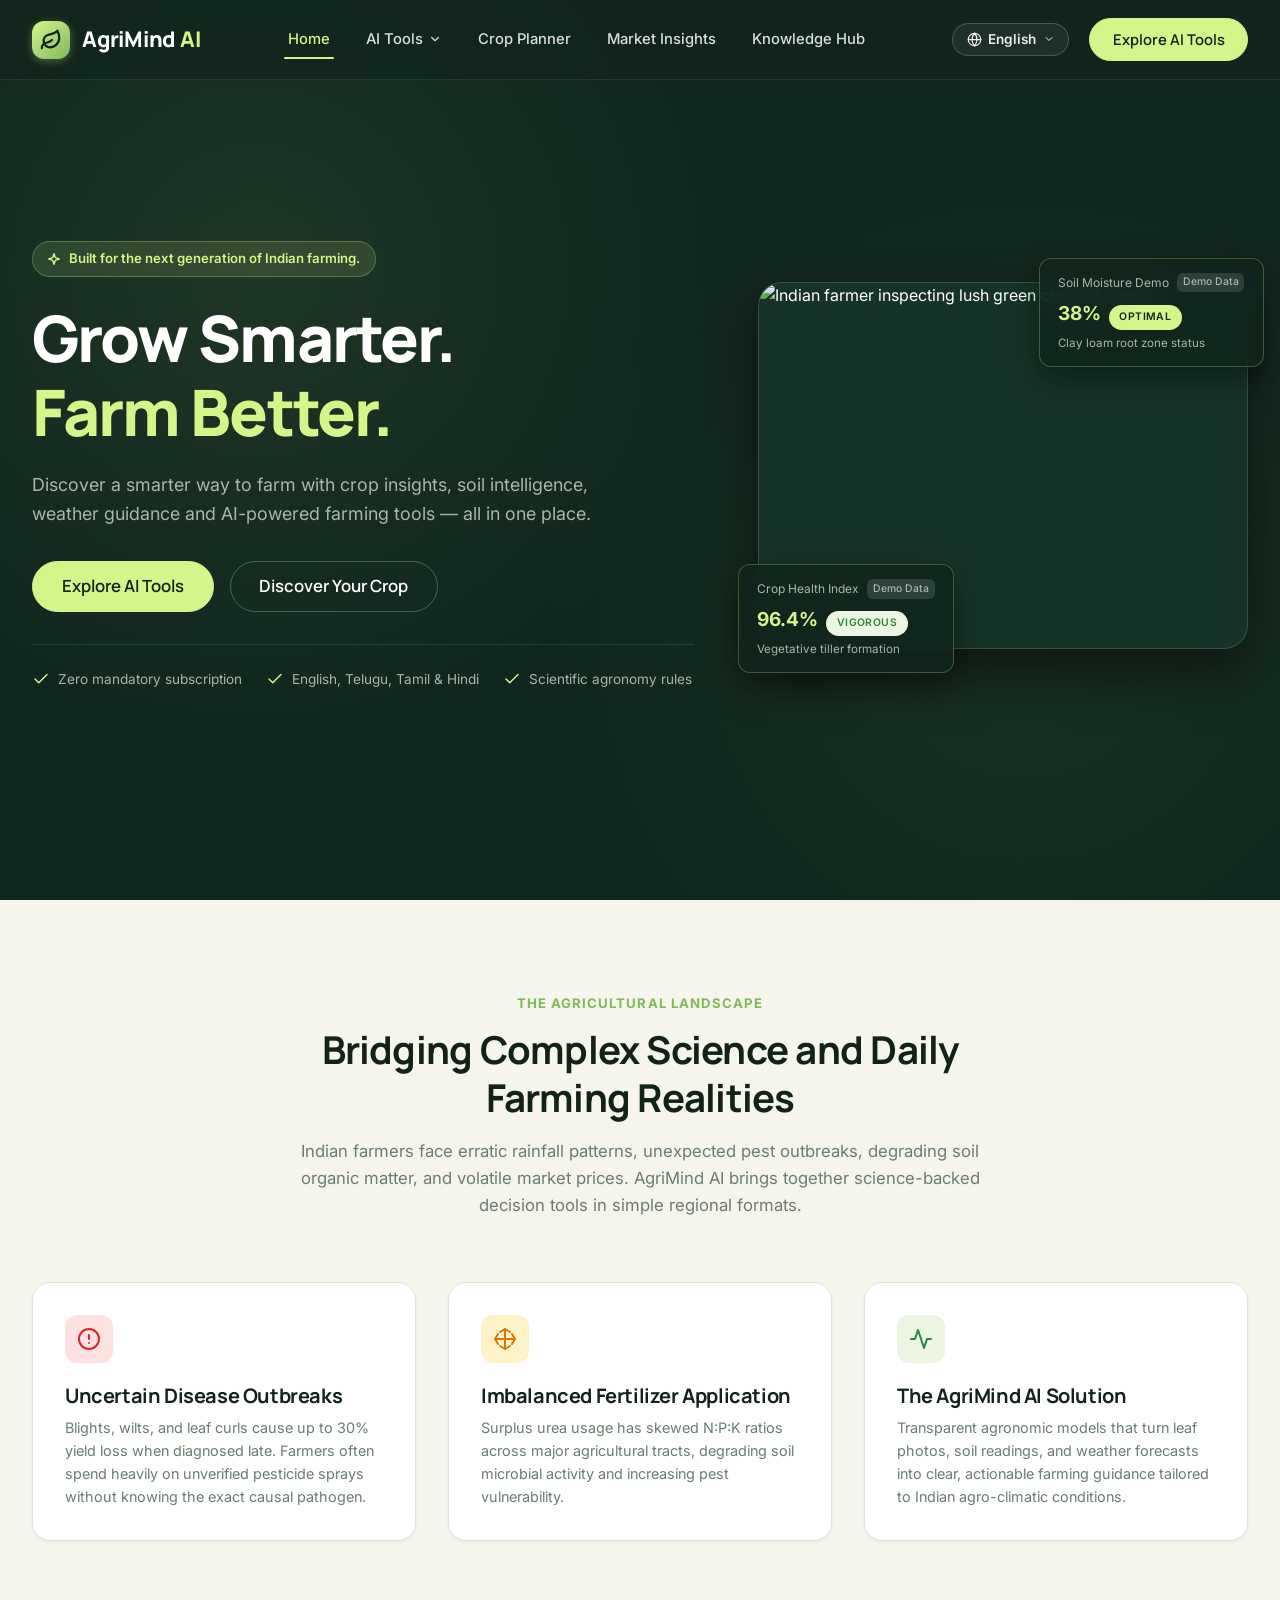
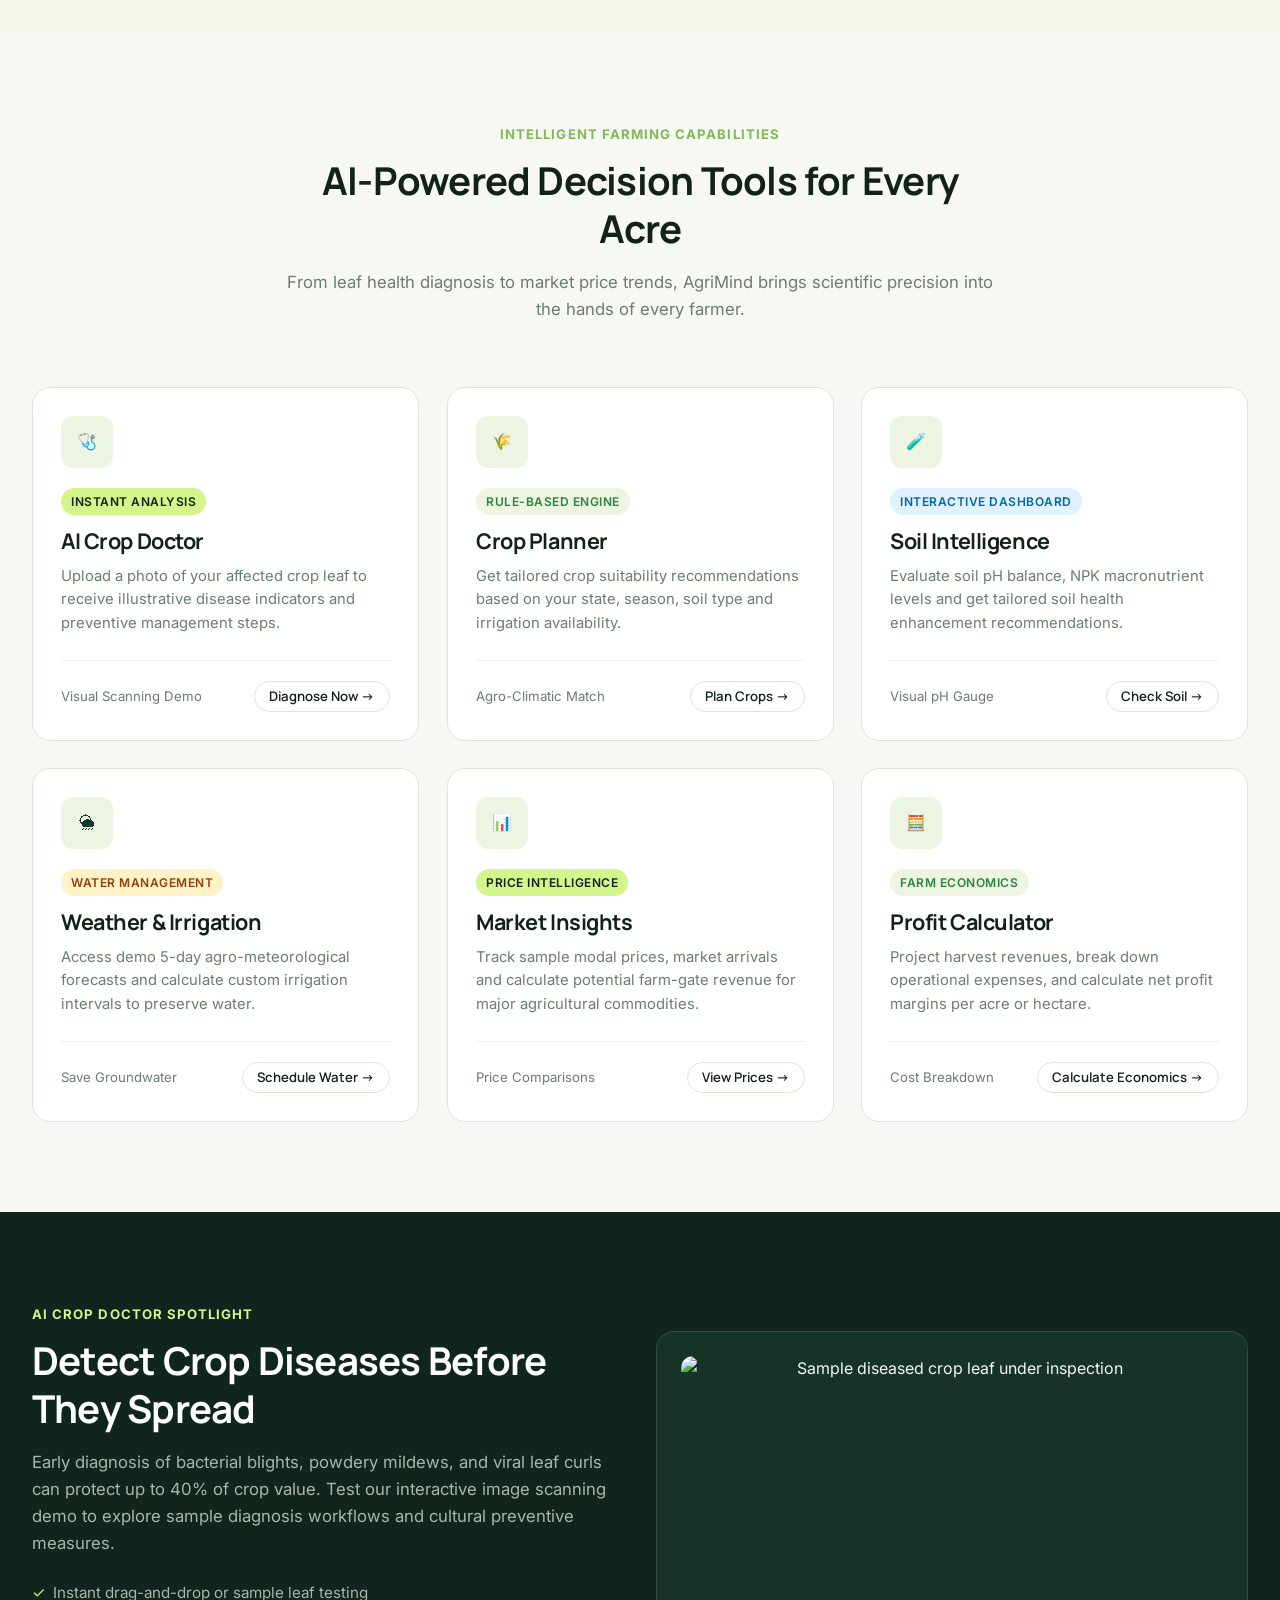
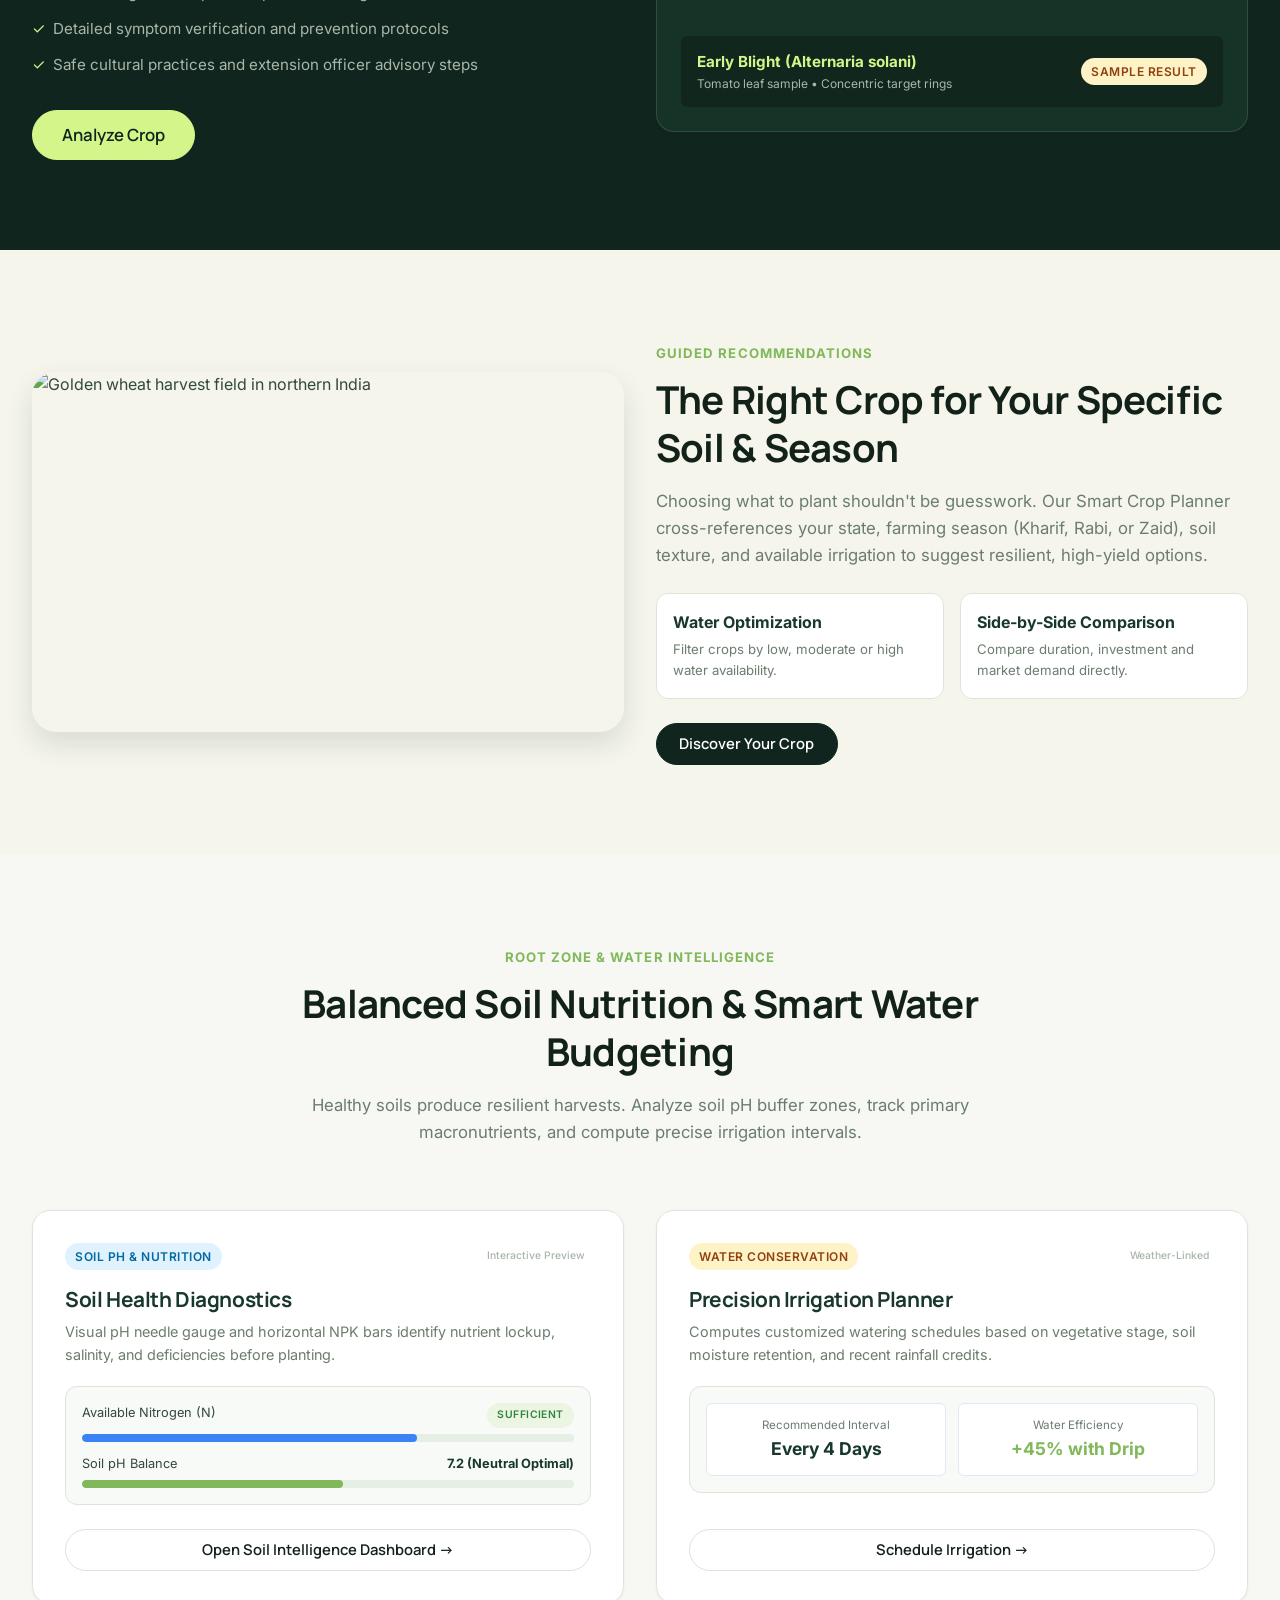
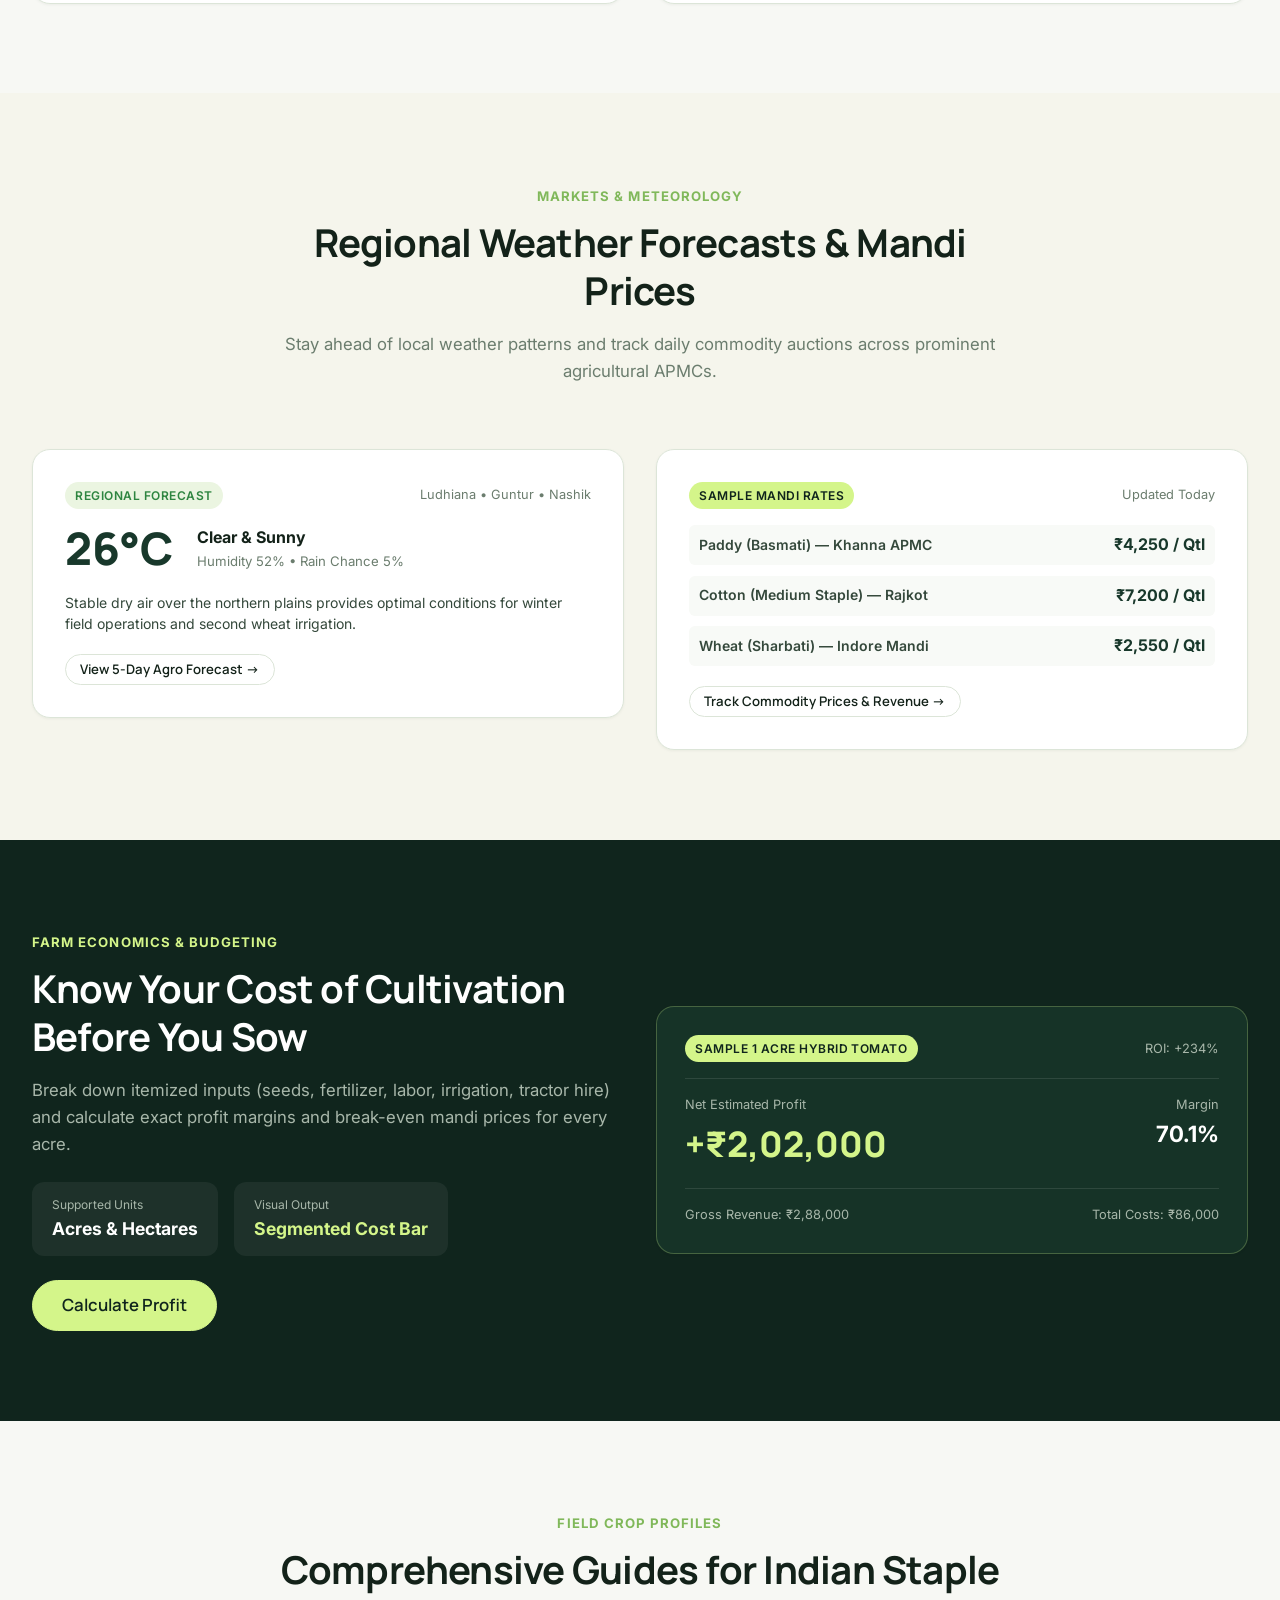
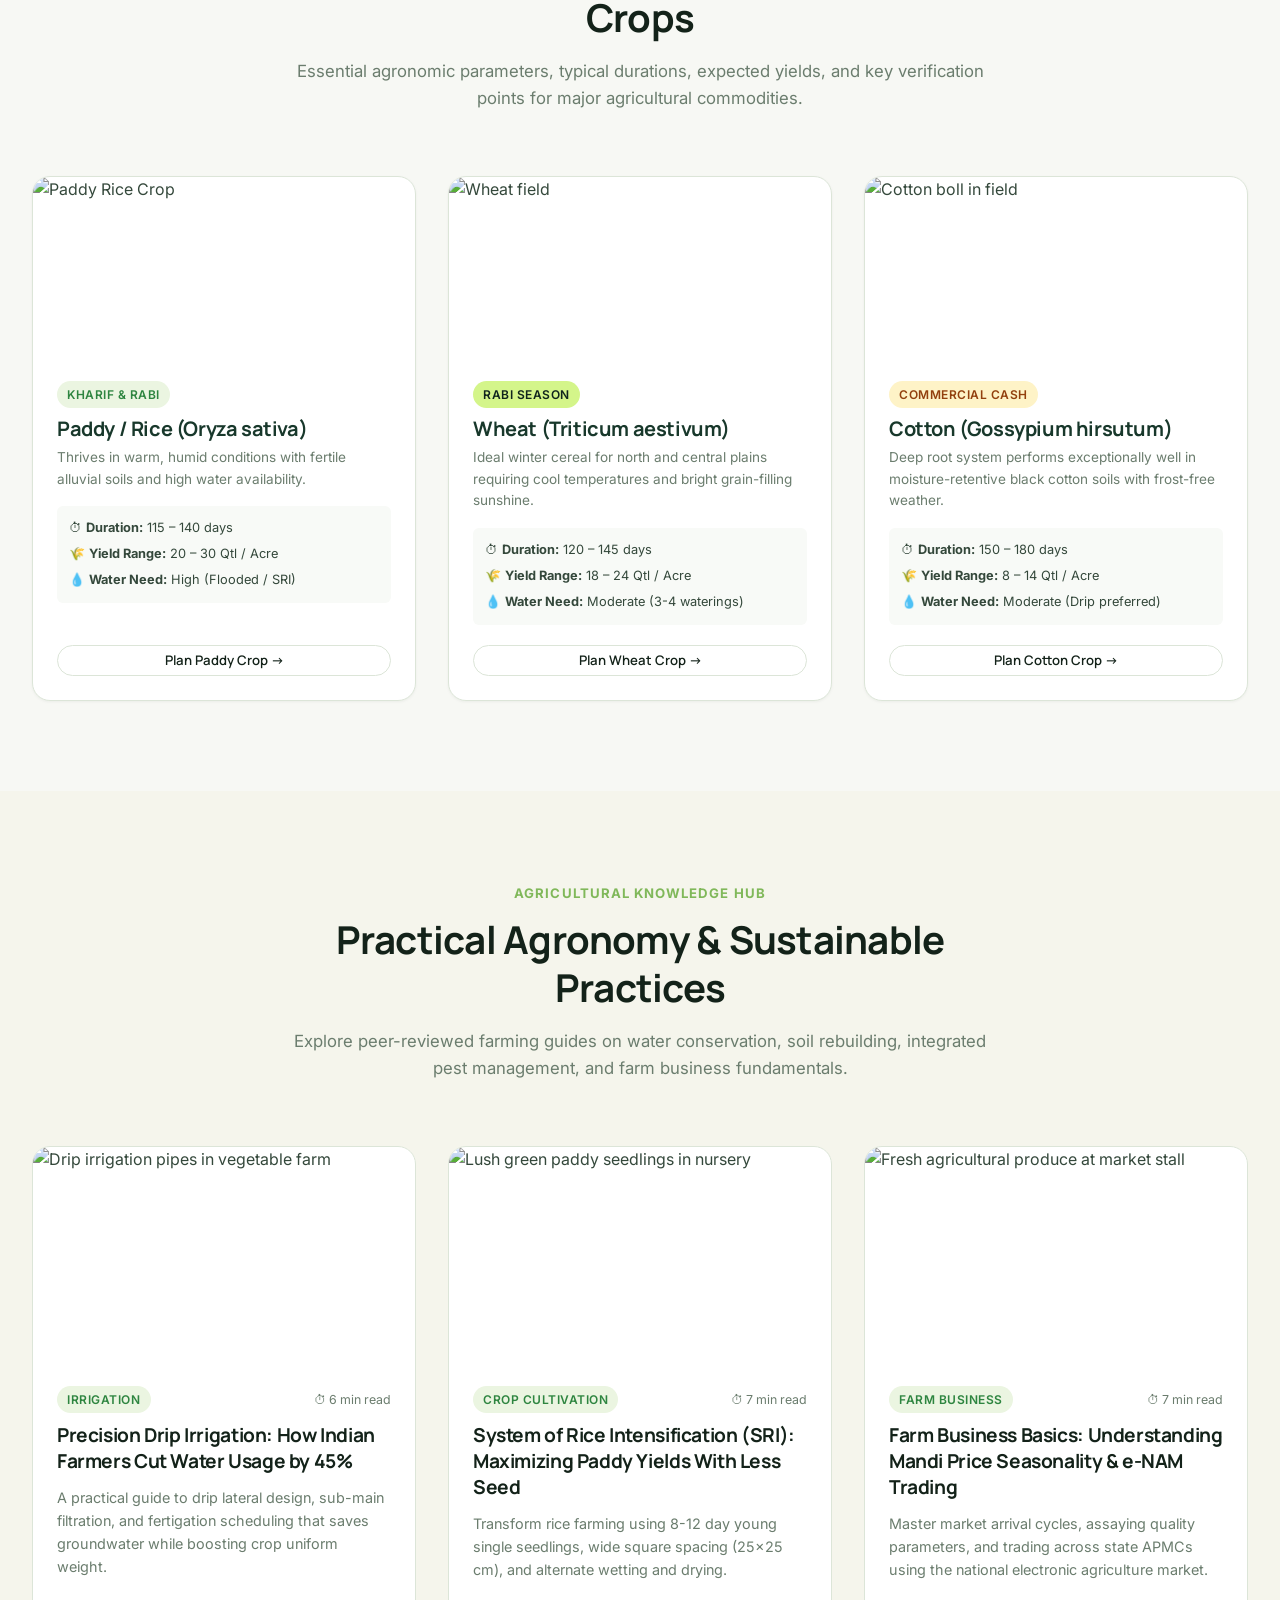
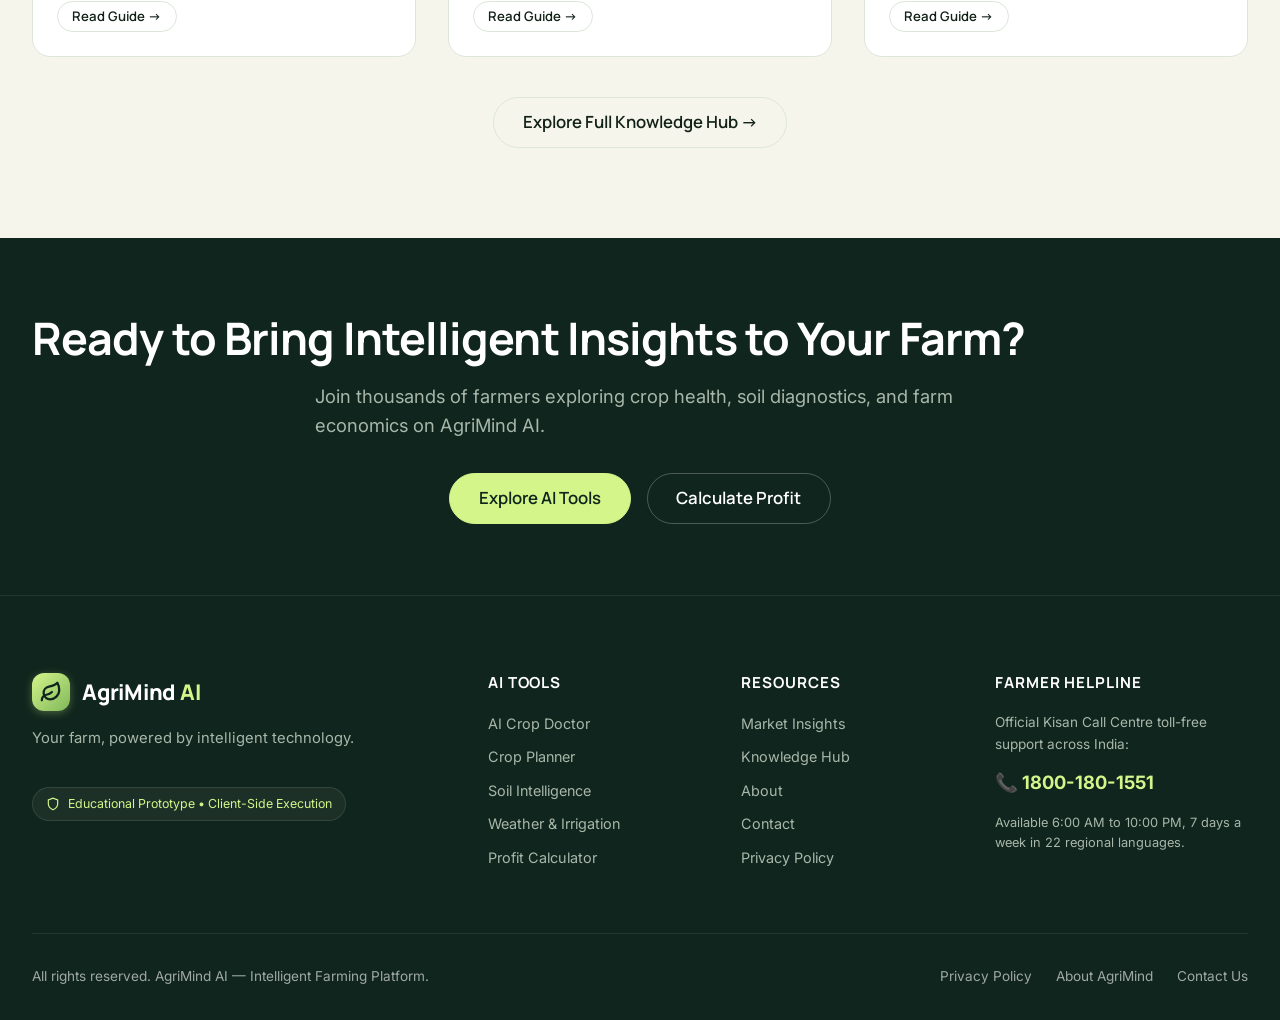
==== commit 7e6b613f: "Enrich index.html with all 12 complete content sections" ====
--- a/index.html
+++ b/index.html
@@ -96,7 +96,6 @@
         <!-- Regional Language Selector -->
         <div class="lang-selector-wrapper">
           <button type="button" class="lang-select-btn" aria-label="Select Language">
-            <!-- Globe Icon -->
             <svg width="15" height="15" viewBox="0 0 24 24" fill="none" stroke="currentColor" stroke-width="2" stroke-linecap="round" stroke-linejoin="round">
               <circle cx="12" cy="12" r="10"/><path d="M12 2a14.5 14.5 0 0 0 0 20 14.5 14.5 0 0 0 0-20"/><path d="M2 12h20"/>
             </svg>
@@ -159,7 +158,7 @@
 
   <main>
     <!-- =========================================================================
-         2. CINEMATIC HERO SECTION
+         SECTION 1: CINEMATIC HERO SECTION
          ========================================================================= -->
     <section class="hero-section" aria-labelledby="heroHeadline">
       <div class="hero-particles"></div>
@@ -167,7 +166,6 @@
         <!-- Left: Editorial Typography & CTAs -->
         <div class="hero-text-col reveal active">
           <div class="hero-badge">
-            <!-- Sparkles SVG Icon -->
             <svg width="14" height="14" viewBox="0 0 24 24" fill="none" stroke="currentColor" stroke-width="2.5" stroke-linecap="round" stroke-linejoin="round">
               <path d="m12 3-1.912 5.813a2 2 0 0 1-1.275 1.275L3 12l5.813 1.912a2 2 0 0 1 1.275 1.275L12 21l1.912-5.813a2 2 0 0 1 1.275-1.275L21 12l-5.813-1.912a2 2 0 0 1-1.275-1.275L12 3Z"/>
             </svg>
@@ -251,7 +249,7 @@
     </section>
 
     <!-- =========================================================================
-         3. CHALLENGE & SOLUTION INTRODUCTION
+         SECTION 2: CHALLENGE & SOLUTION INTRODUCTION
          ========================================================================= -->
     <section class="section section-warm" aria-labelledby="challengeHeading">
       <div class="container">
@@ -298,7 +296,7 @@
     </section>
 
     <!-- =========================================================================
-         4. INTERACTIVE AI TOOLS SHOWCASE
+         SECTION 3: INTERACTIVE AI TOOLS SHOWCASE
          ========================================================================= -->
     <section class="section" id="tools" aria-labelledby="toolsHeading">
       <div class="container">
@@ -313,9 +311,7 @@
         <div class="tools-grid">
           <!-- Tool 1: Crop Doctor -->
           <div class="tool-card reveal reveal-delay-1">
-            <div class="tool-card-icon">
-              <svg width="28" height="28" viewBox="0 0 24 24" fill="none" stroke="currentColor" stroke-width="2" stroke-linecap="round" stroke-linejoin="round"><path d="M4.8 2.3A.3.3 0 1 0 5 2H4a2 2 0 0 0-2 2v5a6 6 0 0 0 6 6v0a6 6 0 0 0 6-6V4a2 2 0 0 0-2-2h-1a.2.2 0 1 0 .3.3"/><path d="M8 15v1a6 6 0 0 0 6 6v0a6 6 0 0 0 6-6v-4"/><circle cx="20" cy="10" r="2"/></svg>
-            </div>
+            <div class="tool-card-icon">🩺</div>
             <span class="badge badge-lime" style="align-self: flex-start; margin-bottom: 0.75rem;">Instant Analysis</span>
             <h3 data-i18n="nav_doctor">AI Crop Doctor</h3>
             <p data-i18n="doctor_subtitle">
@@ -329,9 +325,7 @@
 
           <!-- Tool 2: Crop Planner -->
           <div class="tool-card reveal reveal-delay-2">
-            <div class="tool-card-icon">
-              <svg width="28" height="28" viewBox="0 0 24 24" fill="none" stroke="currentColor" stroke-width="2" stroke-linecap="round" stroke-linejoin="round"><path d="M2 22h20"/><path d="M12 2v20"/><path d="M12 2a5 5 0 0 1 5 5v3a5 5 0 0 1-5 5"/><path d="M12 2a5 5 0 0 0-5 5v3a5 5 0 0 0 5 5"/></svg>
-            </div>
+            <div class="tool-card-icon">🌾</div>
             <span class="badge badge-leaf" style="align-self: flex-start; margin-bottom: 0.75rem;">Rule-Based Engine</span>
             <h3 data-i18n="nav_planner">Smart Crop Planner</h3>
             <p data-i18n="planner_subtitle">
@@ -345,9 +339,7 @@
 
           <!-- Tool 3: Soil Intelligence -->
           <div class="tool-card reveal reveal-delay-3">
-            <div class="tool-card-icon">
-              <svg width="28" height="28" viewBox="0 0 24 24" fill="none" stroke="currentColor" stroke-width="2" stroke-linecap="round" stroke-linejoin="round"><path d="M10 2v7.31"/><path d="M14 9.3V1.99"/><path d="M8.5 2h7"/><path d="M14 9.3a6.5 6.5 0 1 1-4 0"/></svg>
-            </div>
+            <div class="tool-card-icon">🧪</div>
             <span class="badge badge-info" style="align-self: flex-start; margin-bottom: 0.75rem;">Interactive Dashboard</span>
             <h3 data-i18n="nav_soil">Soil Intelligence</h3>
             <p data-i18n="soil_subtitle">
@@ -361,9 +353,7 @@
 
           <!-- Tool 4: Weather & Irrigation -->
           <div class="tool-card reveal reveal-delay-1">
-            <div class="tool-card-icon">
-              <svg width="28" height="28" viewBox="0 0 24 24" fill="none" stroke="currentColor" stroke-width="2" stroke-linecap="round" stroke-linejoin="round"><path d="M12 2v2"/><path d="m4.93 4.93 1.41 1.41"/><path d="M20 12h2"/><path d="M15.947 12.65a4 4 0 0 0-5.925-4.128"/><path d="M13 22H7a5 5 0 1 1 4.9-6H13a3 3 0 0 1 0 6Z"/></svg>
-            </div>
+            <div class="tool-card-icon">🌦</div>
             <span class="badge badge-warning" style="align-self: flex-start; margin-bottom: 0.75rem;">Water Management</span>
             <h3 data-i18n="nav_weather">Weather & Irrigation</h3>
             <p data-i18n="weather_subtitle">
@@ -377,9 +367,7 @@
 
           <!-- Tool 5: Mandi Market -->
           <div class="tool-card reveal reveal-delay-2">
-            <div class="tool-card-icon">
-              <svg width="28" height="28" viewBox="0 0 24 24" fill="none" stroke="currentColor" stroke-width="2" stroke-linecap="round" stroke-linejoin="round"><path d="m2 7 4.41-4.41A2 2 0 0 1 7.83 2h8.34a2 2 0 0 1 1.42.59L22 7"/><path d="M4 12v8a2 2 0 0 0 2 2h12a2 2 0 0 0 2-2v-8"/><path d="M15 22v-4a2 2 0 0 0-2-2h-2a2 2 0 0 0-2 2v4"/><path d="M2 7h20"/></svg>
-            </div>
+            <div class="tool-card-icon">📊</div>
             <span class="badge badge-lime" style="align-self: flex-start; margin-bottom: 0.75rem;">Price Intelligence</span>
             <h3 data-i18n="nav_market">Mandi Market Insights</h3>
             <p data-i18n="mandi_subtitle">
@@ -393,9 +381,7 @@
 
           <!-- Tool 6: Profit Calculator -->
           <div class="tool-card reveal reveal-delay-3">
-            <div class="tool-card-icon">
-              <svg width="28" height="28" viewBox="0 0 24 24" fill="none" stroke="currentColor" stroke-width="2" stroke-linecap="round" stroke-linejoin="round"><rect width="16" height="20" x="4" y="2" rx="2"/><line x1="8" x2="16" y1="6" y2="6"/><line x1="16" x2="16" y1="14" y2="18"/><path d="M16 10h.01"/><path d="M12 10h.01"/><path d="M8 10h.01"/><path d="M12 14h.01"/><path d="M8 14h.01"/><path d="M12 18h.01"/><path d="M8 18h.01"/></svg>
-            </div>
+            <div class="tool-card-icon">🧮</div>
             <span class="badge badge-leaf" style="align-self: flex-start; margin-bottom: 0.75rem;">Farm Economics</span>
             <h3 data-i18n="nav_profit">Farm Profit Calculator</h3>
             <p data-i18n="profit_subtitle">
@@ -411,7 +397,7 @@
     </section>
 
     <!-- =========================================================================
-         5. FEATURED CROP DOCTOR PREVIEW
+         SECTION 4: FEATURED CROP DISEASE DETECTION
          ========================================================================= -->
     <section class="section section-dark" aria-labelledby="doctorPreviewHeading">
       <div class="container">
@@ -461,7 +447,7 @@
     </section>
 
     <!-- =========================================================================
-         6. SMART CROP PLANNING PREVIEW
+         SECTION 5: SMART CROP PLANNING PREVIEW
          ========================================================================= -->
     <section class="section section-warm" aria-labelledby="plannerPreviewHeading">
       <div class="container">
@@ -497,9 +483,291 @@
     </section>
 
     <!-- =========================================================================
-         7. FEATURED CROP GUIDES & KNOWLEDGE PREVIEW
-         ========================================================================= -->
-    <section class="section" aria-labelledby="knowledgePreviewHeading">
+         SECTION 6: SOIL AND IRRIGATION INSIGHTS
+         ========================================================================= -->
+    <section class="section" aria-labelledby="soilIrrigationHeading">
+      <div class="container">
+        <div class="section-header reveal">
+          <span class="section-eyebrow">ROOT ZONE & WATER INTELLIGENCE</span>
+          <h2 id="soilIrrigationHeading" class="section-title">Balanced Soil Nutrition & Smart Water Budgeting</h2>
+          <p class="section-subtitle">
+            Healthy soils produce resilient harvests. Analyze soil pH buffer zones, track primary macronutrients, and compute precise irrigation intervals.
+          </p>
+        </div>
+
+        <div class="grid grid-2" style="gap: 2rem;">
+          <!-- Soil Intelligence Card -->
+          <div class="card reveal reveal-delay-1" style="display: flex; flex-direction: column;">
+            <div style="display: flex; justify-content: space-between; align-items: center; margin-bottom: 1rem;">
+              <span class="badge badge-info">Soil pH & Nutrition</span>
+              <span class="demo-tag-tiny">Interactive Preview</span>
+            </div>
+            <h3 style="font-size: 1.3rem; color: var(--color-dark-green); margin-bottom: 0.5rem;">
+              Soil Health Diagnostics
+            </h3>
+            <p style="font-size: 0.9rem; color: var(--color-muted-text); margin-bottom: 1.25rem;">
+              Visual pH needle gauge and horizontal NPK bars identify nutrient lockup, salinity, and deficiencies before planting.
+            </p>
+
+            <!-- Mini Visualizer Mockup -->
+            <div style="background: #F8FAF7; padding: 1rem; border-radius: var(--radius-md); border: 1px solid var(--color-border-subtle); margin-bottom: 1.5rem;">
+              <div style="display: flex; justify-content: space-between; font-size: 0.8rem; margin-bottom: 0.35rem;">
+                <span>Available Nitrogen (N)</span>
+                <span class="badge badge-leaf" style="font-size: 0.65rem;">Sufficient</span>
+              </div>
+              <div class="progress-track" style="height: 8px; margin-bottom: 0.75rem;">
+                <div class="progress-fill progress-fill-n" style="width: 68%;"></div>
+              </div>
+
+              <div style="display: flex; justify-content: space-between; font-size: 0.8rem; margin-bottom: 0.35rem;">
+                <span>Soil pH Balance</span>
+                <span style="font-weight: 700; color: var(--color-dark-green);">7.2 (Neutral Optimal)</span>
+              </div>
+              <div class="progress-track" style="height: 8px;">
+                <div class="progress-fill" style="width: 53%; background-color: var(--color-fresh-leaf);"></div>
+              </div>
+            </div>
+
+            <div style="margin-top: auto;">
+              <a href="soil-intelligence.html" class="btn btn-outline-dark btn-block">Open Soil Intelligence Dashboard →</a>
+            </div>
+          </div>
+
+          <!-- Irrigation Scheduling Card -->
+          <div class="card reveal reveal-delay-2" style="display: flex; flex-direction: column;">
+            <div style="display: flex; justify-content: space-between; align-items: center; margin-bottom: 1rem;">
+              <span class="badge badge-warning">Water Conservation</span>
+              <span class="demo-tag-tiny">Weather-Linked</span>
+            </div>
+            <h3 style="font-size: 1.3rem; color: var(--color-dark-green); margin-bottom: 0.5rem;">
+              Precision Irrigation Planner
+            </h3>
+            <p style="font-size: 0.9rem; color: var(--color-muted-text); margin-bottom: 1.25rem;">
+              Computes customized watering schedules based on vegetative stage, soil moisture retention, and recent rainfall credits.
+            </p>
+
+            <div style="background: #F8FAF7; padding: 1rem; border-radius: var(--radius-md); border: 1px solid var(--color-border-subtle); margin-bottom: 1.5rem;">
+              <div style="display: grid; grid-template-columns: 1fr 1fr; gap: 0.75rem; text-align: center;">
+                <div style="background: #FFF; padding: 0.75rem; border-radius: var(--radius-sm); border: 1px solid #E2E8F0;">
+                  <div style="font-size: 0.725rem; color: var(--color-muted-text);">Recommended Interval</div>
+                  <div style="font-size: 1.1rem; font-weight: 700; color: var(--color-dark-green);">Every 4 Days</div>
+                </div>
+                <div style="background: #FFF; padding: 0.75rem; border-radius: var(--radius-sm); border: 1px solid #E2E8F0;">
+                  <div style="font-size: 0.725rem; color: var(--color-muted-text);">Water Efficiency</div>
+                  <div style="font-size: 1.1rem; font-weight: 700; color: var(--color-fresh-leaf);">+45% with Drip</div>
+                </div>
+              </div>
+            </div>
+
+            <div style="margin-top: auto;">
+              <a href="weather-irrigation.html" class="btn btn-outline-dark btn-block">Schedule Irrigation →</a>
+            </div>
+          </div>
+        </div>
+      </div>
+    </section>
+
+    <!-- =========================================================================
+         SECTION 7: WEATHER AND MARKET INFORMATION PREVIEW
+         ========================================================================= -->
+    <section class="section section-warm" aria-labelledby="weatherMarketHeading">
+      <div class="container">
+        <div class="section-header reveal">
+          <span class="section-eyebrow">MARKETS & METEOROLOGY</span>
+          <h2 id="weatherMarketHeading" class="section-title">Regional Weather Forecasts & Mandi Prices</h2>
+          <p class="section-subtitle">
+            Stay ahead of local weather patterns and track daily commodity auctions across prominent agricultural APMCs.
+          </p>
+        </div>
+
+        <div class="grid grid-2" style="gap: 2rem; align-items: start;">
+          <!-- Weather Preview -->
+          <div class="card reveal reveal-delay-1">
+            <div style="display: flex; justify-content: space-between; align-items: center; margin-bottom: 1rem;">
+              <span class="badge badge-leaf">Regional Forecast</span>
+              <span style="font-size: 0.8rem; color: var(--color-muted-text);">Ludhiana • Guntur • Nashik</span>
+            </div>
+            <div style="display: flex; align-items: center; gap: 1.5rem; margin-bottom: 1.25rem;">
+              <div style="font-size: 2.8rem; font-weight: 800; color: var(--color-dark-green); font-family: var(--font-heading); line-height: 1;">
+                26°C
+              </div>
+              <div>
+                <div style="font-weight: 700; color: var(--color-text-dark);">Clear & Sunny</div>
+                <div style="font-size: 0.825rem; color: var(--color-muted-text);">Humidity 52% • Rain Chance 5%</div>
+              </div>
+            </div>
+            <p style="font-size: 0.875rem; color: var(--color-text-body); line-height: 1.5; margin-bottom: 1.25rem;">
+              Stable dry air over the northern plains provides optimal conditions for winter field operations and second wheat irrigation.
+            </p>
+            <a href="weather-irrigation.html" class="btn btn-sm btn-outline-dark">View 5-Day Agro Forecast →</a>
+          </div>
+
+          <!-- Market Preview -->
+          <div class="card reveal reveal-delay-2">
+            <div style="display: flex; justify-content: space-between; align-items: center; margin-bottom: 1rem;">
+              <span class="badge badge-lime">Sample Mandi Rates</span>
+              <span style="font-size: 0.8rem; color: var(--color-muted-text);">Updated Today</span>
+            </div>
+
+            <div style="display: flex; flex-direction: column; gap: 0.65rem; margin-bottom: 1.25rem;">
+              <div style="display: flex; justify-content: space-between; align-items: center; padding: 0.45rem 0.65rem; background: #F8FAF7; border-radius: var(--radius-sm);">
+                <span style="font-weight: 600; font-size: 0.875rem;">Paddy (Basmati) — Khanna APMC</span>
+                <span style="font-weight: 700; color: var(--color-dark-green);">₹4,250 / Qtl</span>
+              </div>
+              <div style="display: flex; justify-content: space-between; align-items: center; padding: 0.45rem 0.65rem; background: #F8FAF7; border-radius: var(--radius-sm);">
+                <span style="font-weight: 600; font-size: 0.875rem;">Cotton (Medium Staple) — Rajkot</span>
+                <span style="font-weight: 700; color: var(--color-dark-green);">₹7,200 / Qtl</span>
+              </div>
+              <div style="display: flex; justify-content: space-between; align-items: center; padding: 0.45rem 0.65rem; background: #F8FAF7; border-radius: var(--radius-sm);">
+                <span style="font-weight: 600; font-size: 0.875rem;">Wheat (Sharbati) — Indore Mandi</span>
+                <span style="font-weight: 700; color: var(--color-dark-green);">₹2,550 / Qtl</span>
+              </div>
+            </div>
+
+            <a href="mandi-market.html" class="btn btn-sm btn-outline-dark">Track Commodity Prices & Revenue →</a>
+          </div>
+        </div>
+      </div>
+    </section>
+
+    <!-- =========================================================================
+         SECTION 8: FARMING PROFIT CALCULATOR PREVIEW
+         ========================================================================= -->
+    <section class="section section-dark" aria-labelledby="profitPreviewHeading">
+      <div class="container">
+        <div class="grid grid-2 items-center">
+          <div class="reveal">
+            <span class="section-eyebrow">FARM ECONOMICS & BUDGETING</span>
+            <h2 id="profitPreviewHeading" class="section-title">Know Your Cost of Cultivation Before You Sow</h2>
+            <p class="section-subtitle" style="margin-bottom: 1.5rem;">
+              Break down itemized inputs (seeds, fertilizer, labor, irrigation, tractor hire) and calculate exact profit margins and break-even mandi prices for every acre.
+            </p>
+
+            <div style="display: flex; gap: 1rem; flex-wrap: wrap; margin-bottom: 1.5rem;">
+              <div style="background: rgba(255,255,255,0.06); padding: 0.85rem 1.25rem; border-radius: var(--radius-md);">
+                <div style="font-size: 0.75rem; color: var(--color-muted-light);">Supported Units</div>
+                <div style="font-size: 1.1rem; font-weight: 700; color: var(--color-pure-white);">Acres & Hectares</div>
+              </div>
+              <div style="background: rgba(255,255,255,0.06); padding: 0.85rem 1.25rem; border-radius: var(--radius-md);">
+                <div style="font-size: 0.75rem; color: var(--color-muted-light);">Visual Output</div>
+                <div style="font-size: 1.1rem; font-weight: 700; color: var(--color-lime);">Segmented Cost Bar</div>
+              </div>
+            </div>
+
+            <a href="profit-calculator.html" class="btn btn-primary btn-lg" data-i18n="btn_calculate">Calculate Farm Profit Now</a>
+          </div>
+
+          <div class="reveal reveal-delay-2">
+            <div class="card card-dark" style="padding: 1.75rem; border-color: rgba(212,245,138,0.25);">
+              <div style="display: flex; justify-content: space-between; align-items: baseline; margin-bottom: 1rem;">
+                <span class="badge badge-lime">Sample 1 Acre Hybrid Tomato</span>
+                <span style="font-size: 0.8rem; color: var(--color-muted-light);">ROI: +234%</span>
+              </div>
+
+              <div style="display: flex; justify-content: space-between; align-items: baseline; padding: 1rem 0; border-top: 1px solid rgba(255,255,255,0.1); border-bottom: 1px solid rgba(255,255,255,0.1); margin-bottom: 1rem;">
+                <div>
+                  <div style="font-size: 0.8rem; color: var(--color-muted-light);">Net Estimated Profit</div>
+                  <div style="font-size: 2.2rem; font-weight: 800; color: var(--color-lime); font-family: var(--font-heading);">
+                    +₹2,02,000
+                  </div>
+                </div>
+                <div style="text-align: right;">
+                  <div style="font-size: 0.8rem; color: var(--color-muted-light);">Margin</div>
+                  <div style="font-size: 1.4rem; font-weight: 700; color: var(--color-pure-white);">70.1%</div>
+                </div>
+              </div>
+
+              <div style="font-size: 0.8rem; color: var(--color-muted-light); display: flex; justify-content: space-between;">
+                <span>Gross Revenue: ₹2,88,000</span>
+                <span>Total Costs: ₹86,000</span>
+              </div>
+            </div>
+          </div>
+        </div>
+      </div>
+    </section>
+
+    <!-- =========================================================================
+         SECTION 9: FEATURED CROP GUIDES
+         ========================================================================= -->
+    <section class="section" aria-labelledby="featuredCropsHeading">
+      <div class="container">
+        <div class="section-header reveal">
+          <span class="section-eyebrow">FIELD CROP PROFILES</span>
+          <h2 id="featuredCropsHeading" class="section-title">Comprehensive Guides for Indian Staple Crops</h2>
+          <p class="section-subtitle">
+            Essential agronomic parameters, typical durations, expected yields, and key verification points for major agricultural commodities.
+          </p>
+        </div>
+
+        <div class="grid grid-3">
+          <!-- Crop 1: Paddy Rice -->
+          <div class="card reveal reveal-delay-1" style="padding: 0; overflow: hidden; display: flex; flex-direction: column;">
+            <img src="https://images.unsplash.com/photo-1536657464919-892534f60d6e?auto=format&fit=crop&w=800&q=80" alt="Paddy Rice Crop" style="width: 100%; height: 180px; object-fit: cover;">
+            <div style="padding: 1.5rem; flex-grow: 1; display: flex; flex-direction: column;">
+              <span class="badge badge-leaf" style="align-self: flex-start; margin-bottom: 0.5rem;">Kharif & Rabi</span>
+              <h3 style="font-size: 1.25rem; color: var(--color-dark-green); margin-bottom: 0.35rem;">Paddy / Rice (Oryza sativa)</h3>
+              <p style="font-size: 0.85rem; color: var(--color-muted-text); margin-bottom: 1rem;">
+                Thrives in warm, humid conditions with fertile alluvial soils and high water availability.
+              </p>
+              <div style="font-size: 0.8rem; color: var(--color-text-body); display: flex; flex-direction: column; gap: 0.35rem; margin-bottom: 1.25rem; background: #F8FAF7; padding: 0.75rem; border-radius: var(--radius-sm);">
+                <div>⏱ <strong>Duration:</strong> 115 – 140 days</div>
+                <div>🌾 <strong>Yield Range:</strong> 20 – 30 Qtl / Acre</div>
+                <div>💧 <strong>Water Need:</strong> High (Flooded / SRI)</div>
+              </div>
+              <div style="margin-top: auto;">
+                <a href="crop-planner.html" class="btn btn-sm btn-outline-dark btn-block">Plan Paddy Crop →</a>
+              </div>
+            </div>
+          </div>
+
+          <!-- Crop 2: Wheat -->
+          <div class="card reveal reveal-delay-2" style="padding: 0; overflow: hidden; display: flex; flex-direction: column;">
+            <img src="https://images.unsplash.com/photo-1574323347407-f5e1ad6d020b?auto=format&fit=crop&w=800&q=80" alt="Wheat field" style="width: 100%; height: 180px; object-fit: cover;">
+            <div style="padding: 1.5rem; flex-grow: 1; display: flex; flex-direction: column;">
+              <span class="badge badge-lime" style="align-self: flex-start; margin-bottom: 0.5rem;">Rabi Season</span>
+              <h3 style="font-size: 1.25rem; color: var(--color-dark-green); margin-bottom: 0.35rem;">Wheat (Triticum aestivum)</h3>
+              <p style="font-size: 0.85rem; color: var(--color-muted-text); margin-bottom: 1rem;">
+                Ideal winter cereal for north and central plains requiring cool temperatures and bright grain-filling sunshine.
+              </p>
+              <div style="font-size: 0.8rem; color: var(--color-text-body); display: flex; flex-direction: column; gap: 0.35rem; margin-bottom: 1.25rem; background: #F8FAF7; padding: 0.75rem; border-radius: var(--radius-sm);">
+                <div>⏱ <strong>Duration:</strong> 120 – 145 days</div>
+                <div>🌾 <strong>Yield Range:</strong> 18 – 24 Qtl / Acre</div>
+                <div>💧 <strong>Water Need:</strong> Moderate (3-4 waterings)</div>
+              </div>
+              <div style="margin-top: auto;">
+                <a href="crop-planner.html" class="btn btn-sm btn-outline-dark btn-block">Plan Wheat Crop →</a>
+              </div>
+            </div>
+          </div>
+
+          <!-- Crop 3: Cotton -->
+          <div class="card reveal reveal-delay-3" style="padding: 0; overflow: hidden; display: flex; flex-direction: column;">
+            <img src="https://images.unsplash.com/photo-1606041008023-472dfb5e530f?auto=format&fit=crop&w=800&q=80" alt="Cotton boll in field" style="width: 100%; height: 180px; object-fit: cover;">
+            <div style="padding: 1.5rem; flex-grow: 1; display: flex; flex-direction: column;">
+              <span class="badge badge-warning" style="align-self: flex-start; margin-bottom: 0.5rem;">Commercial Cash</span>
+              <h3 style="font-size: 1.25rem; color: var(--color-dark-green); margin-bottom: 0.35rem;">Cotton (Gossypium hirsutum)</h3>
+              <p style="font-size: 0.85rem; color: var(--color-muted-text); margin-bottom: 1rem;">
+                Deep root system performs exceptionally well in moisture-retentive black cotton soils with frost-free weather.
+              </p>
+              <div style="font-size: 0.8rem; color: var(--color-text-body); display: flex; flex-direction: column; gap: 0.35rem; margin-bottom: 1.25rem; background: #F8FAF7; padding: 0.75rem; border-radius: var(--radius-sm);">
+                <div>⏱ <strong>Duration:</strong> 150 – 180 days</div>
+                <div>🌾 <strong>Yield Range:</strong> 8 – 14 Qtl / Acre</div>
+                <div>💧 <strong>Water Need:</strong> Moderate (Drip preferred)</div>
+              </div>
+              <div style="margin-top: auto;">
+                <a href="crop-planner.html" class="btn btn-sm btn-outline-dark btn-block">Plan Cotton Crop →</a>
+              </div>
+            </div>
+          </div>
+        </div>
+      </div>
+    </section>
+
+    <!-- =========================================================================
+         SECTION 10: FARMING KNOWLEDGE CARDS
+         ========================================================================= -->
+    <section class="section section-warm" aria-labelledby="knowledgePreviewHeading">
       <div class="container">
         <div class="section-header reveal">
           <span class="section-eyebrow">AGRICULTURAL KNOWLEDGE HUB</span>
@@ -575,7 +843,7 @@
     </section>
 
     <!-- =========================================================================
-         8. CALL TO ACTION BANNER
+         SECTION 11: CALL TO ACTION BANNER
          ========================================================================= -->
     <section class="section section-dark" style="padding: 4.5rem 0;" aria-label="Call to Action">
       <div class="container text-center reveal">
@@ -594,7 +862,7 @@
   </main>
 
   <!-- =========================================================================
-       9. SITE FOOTER
+       SECTION 12: COMPLETE FOOTER
        ========================================================================= -->
   <footer class="site-footer" role="contentinfo">
     <div class="container">
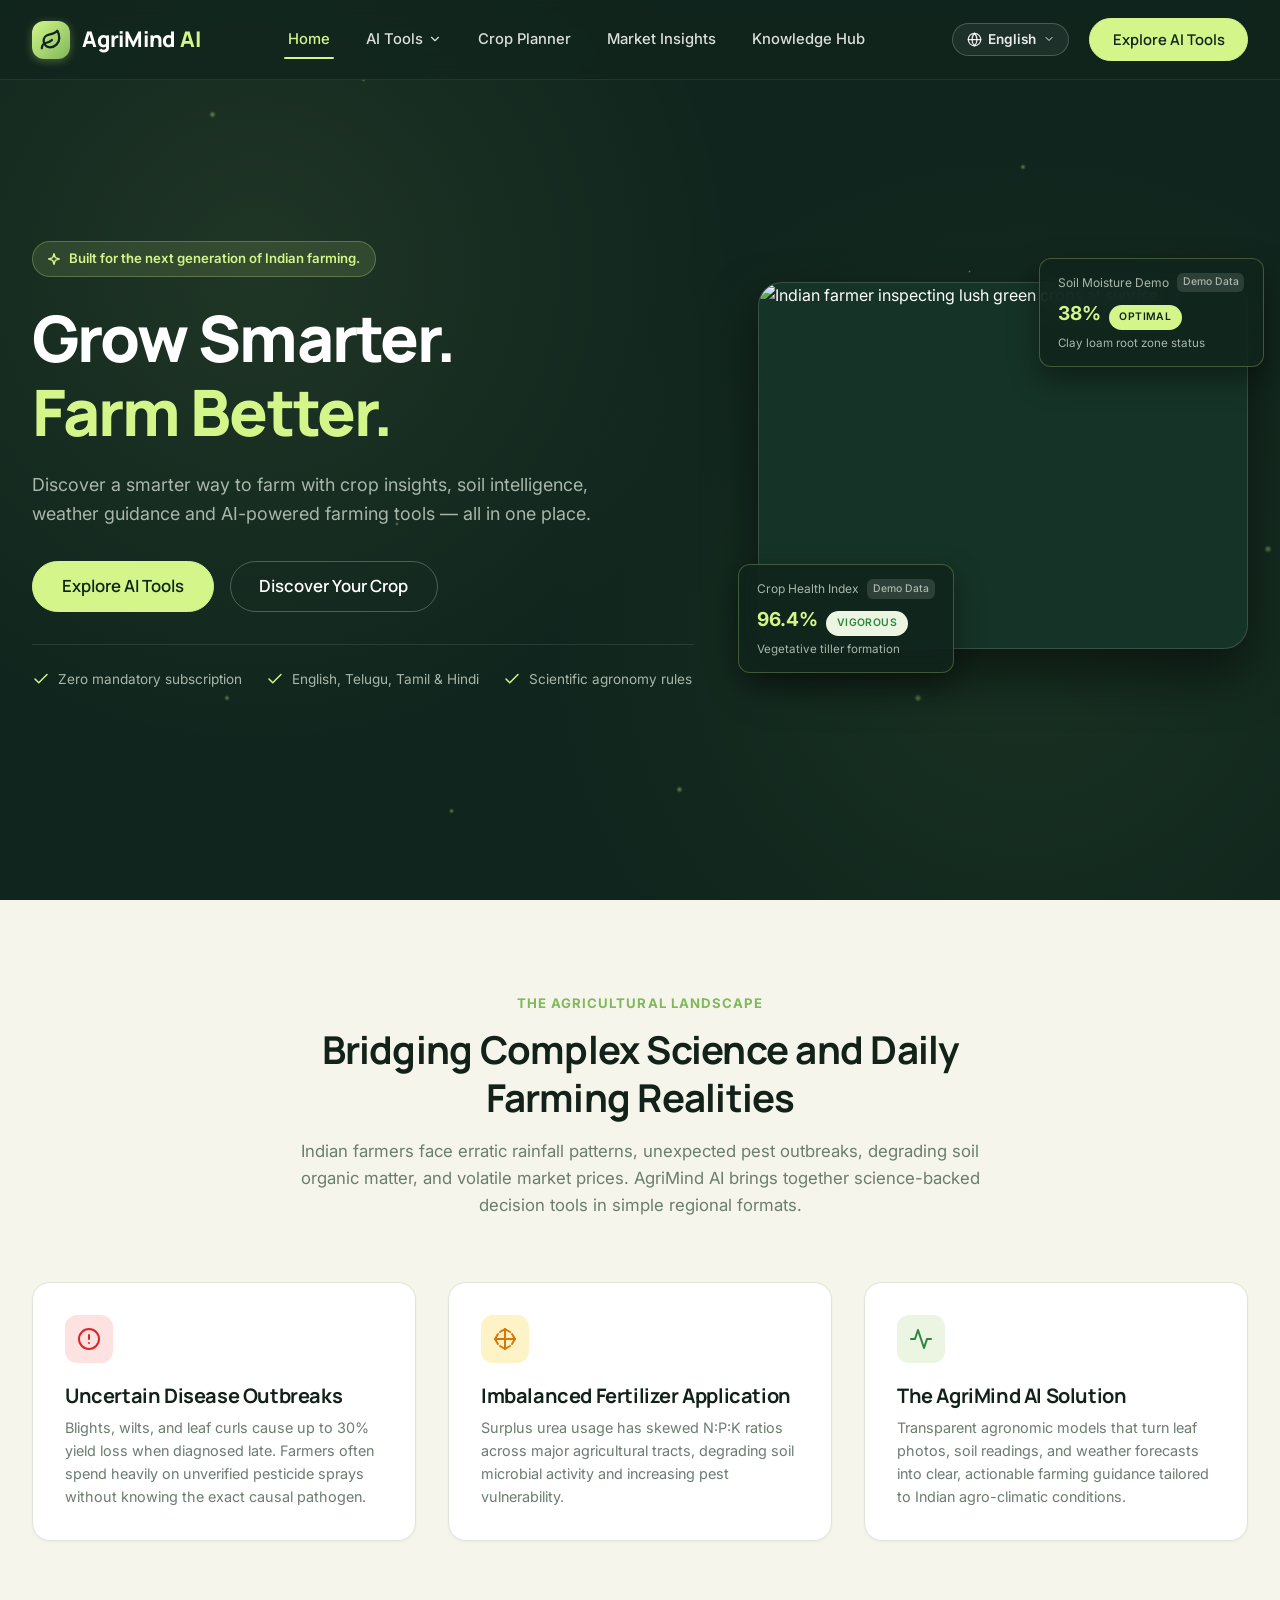
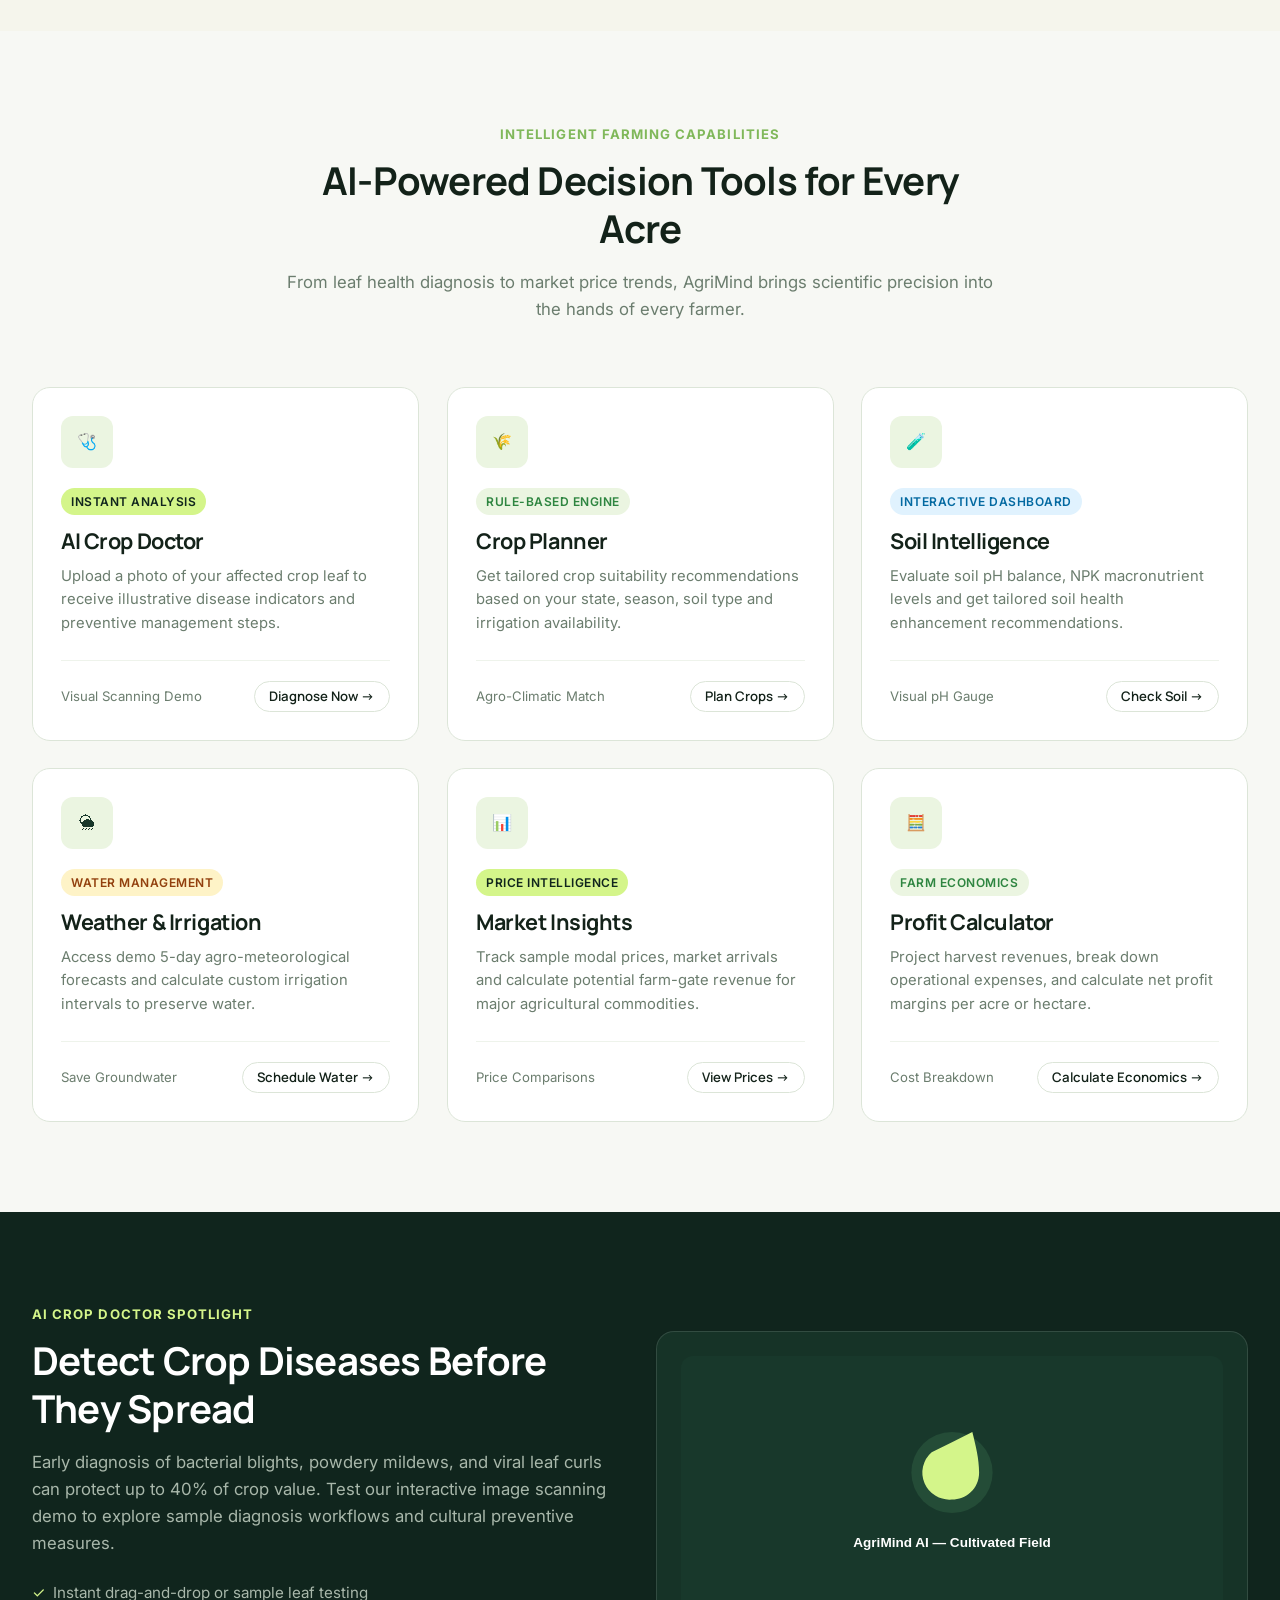
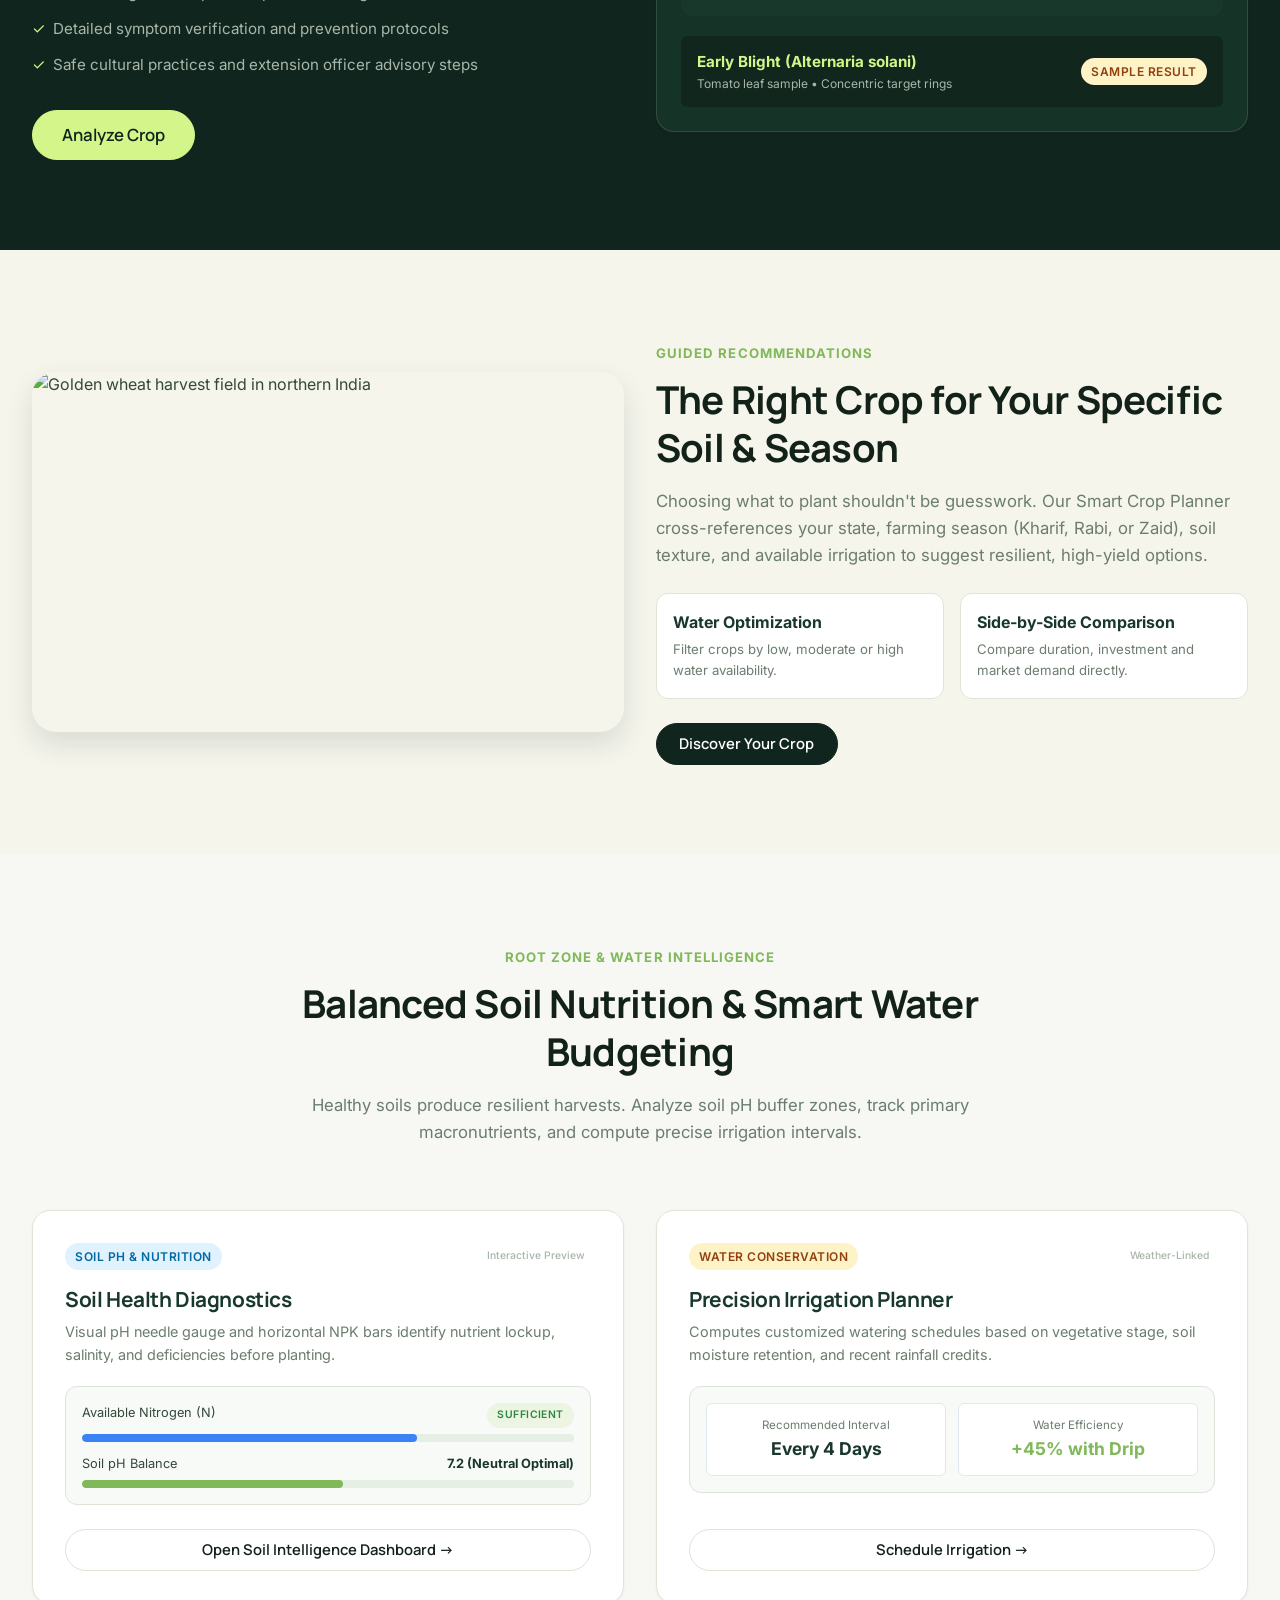
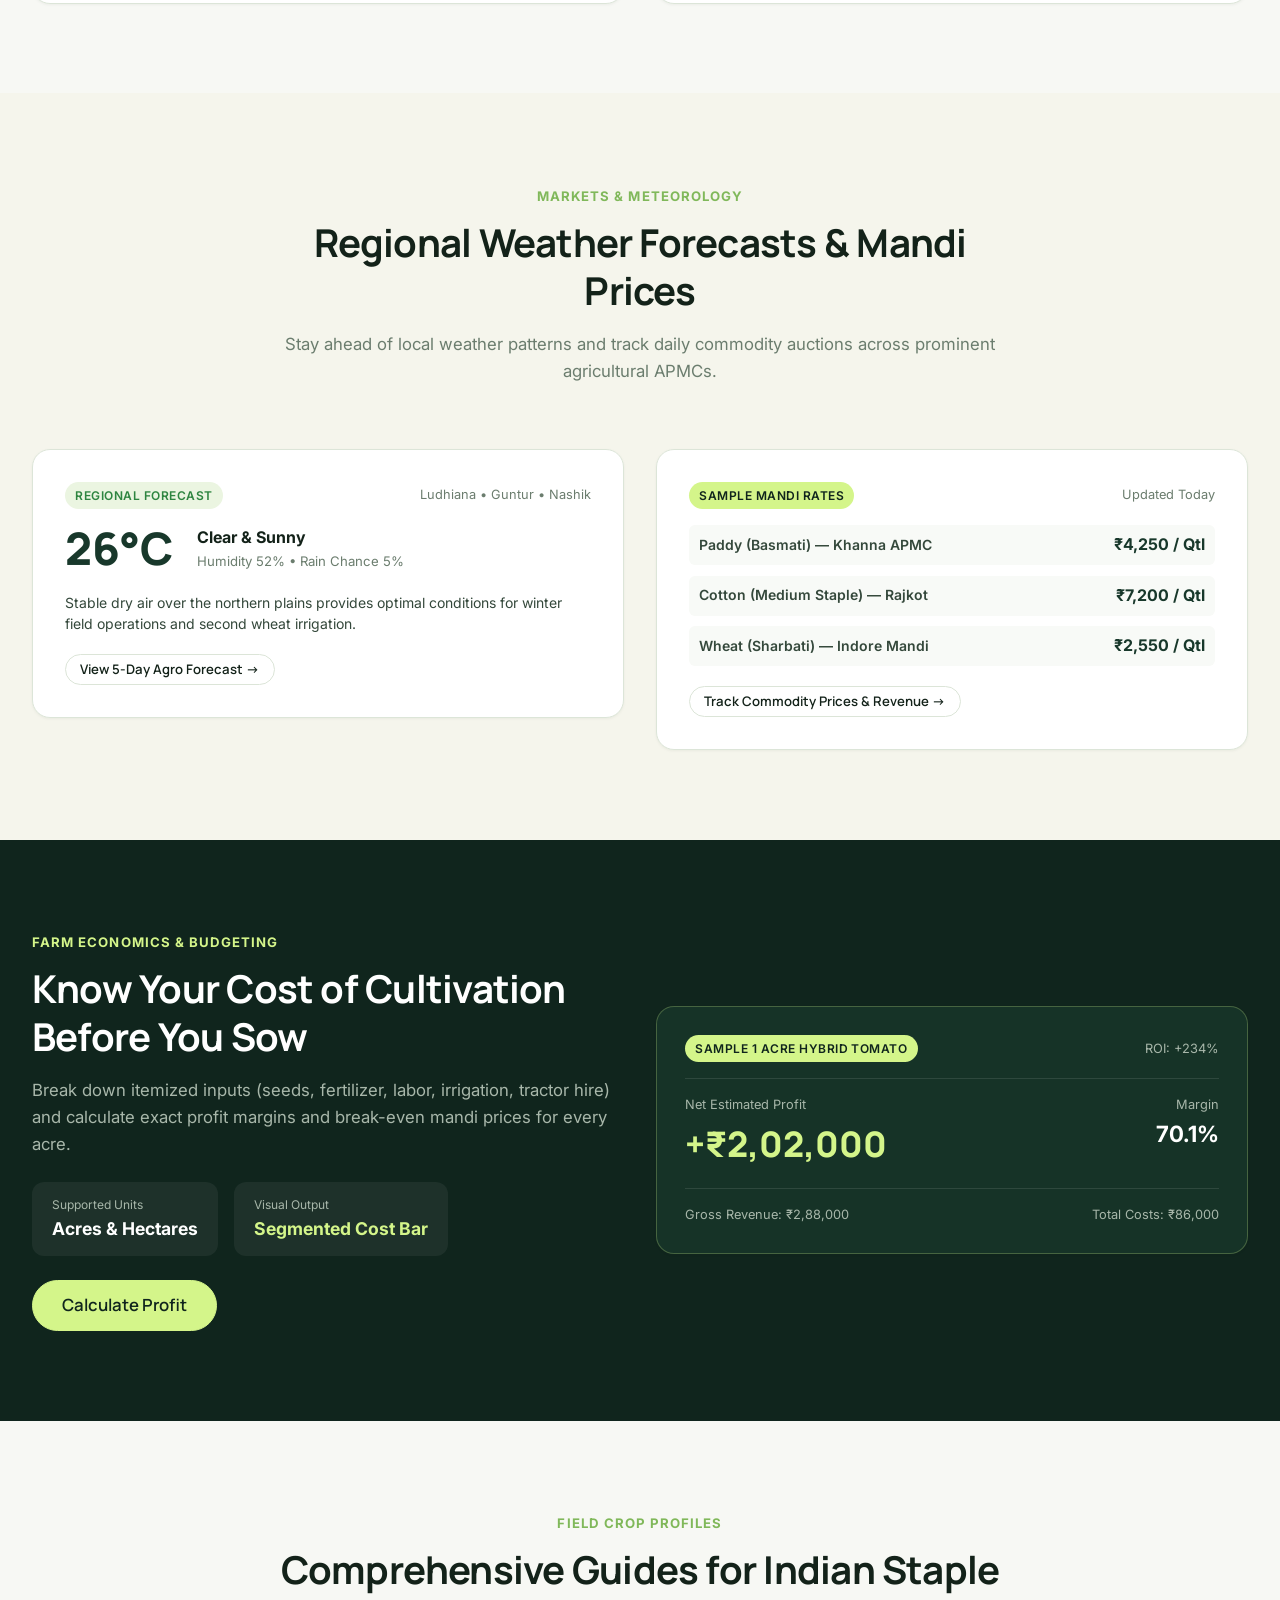
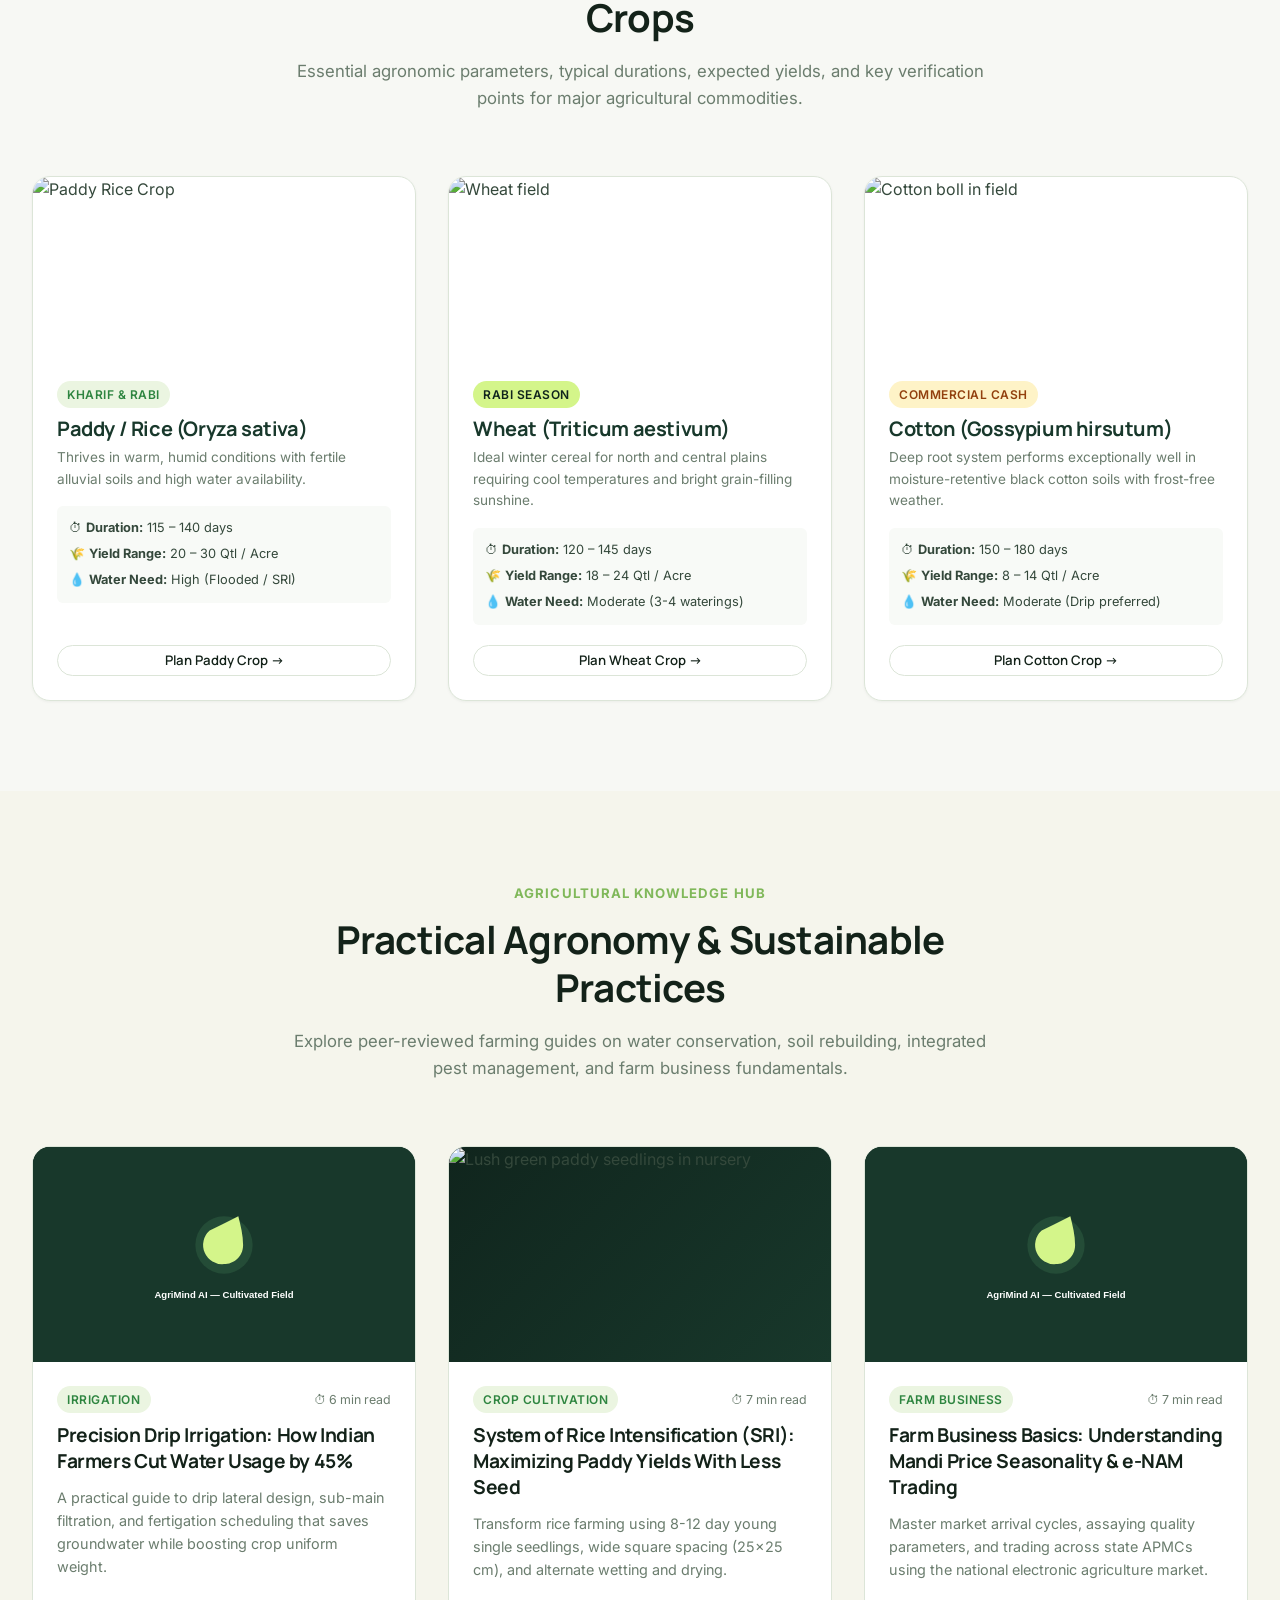
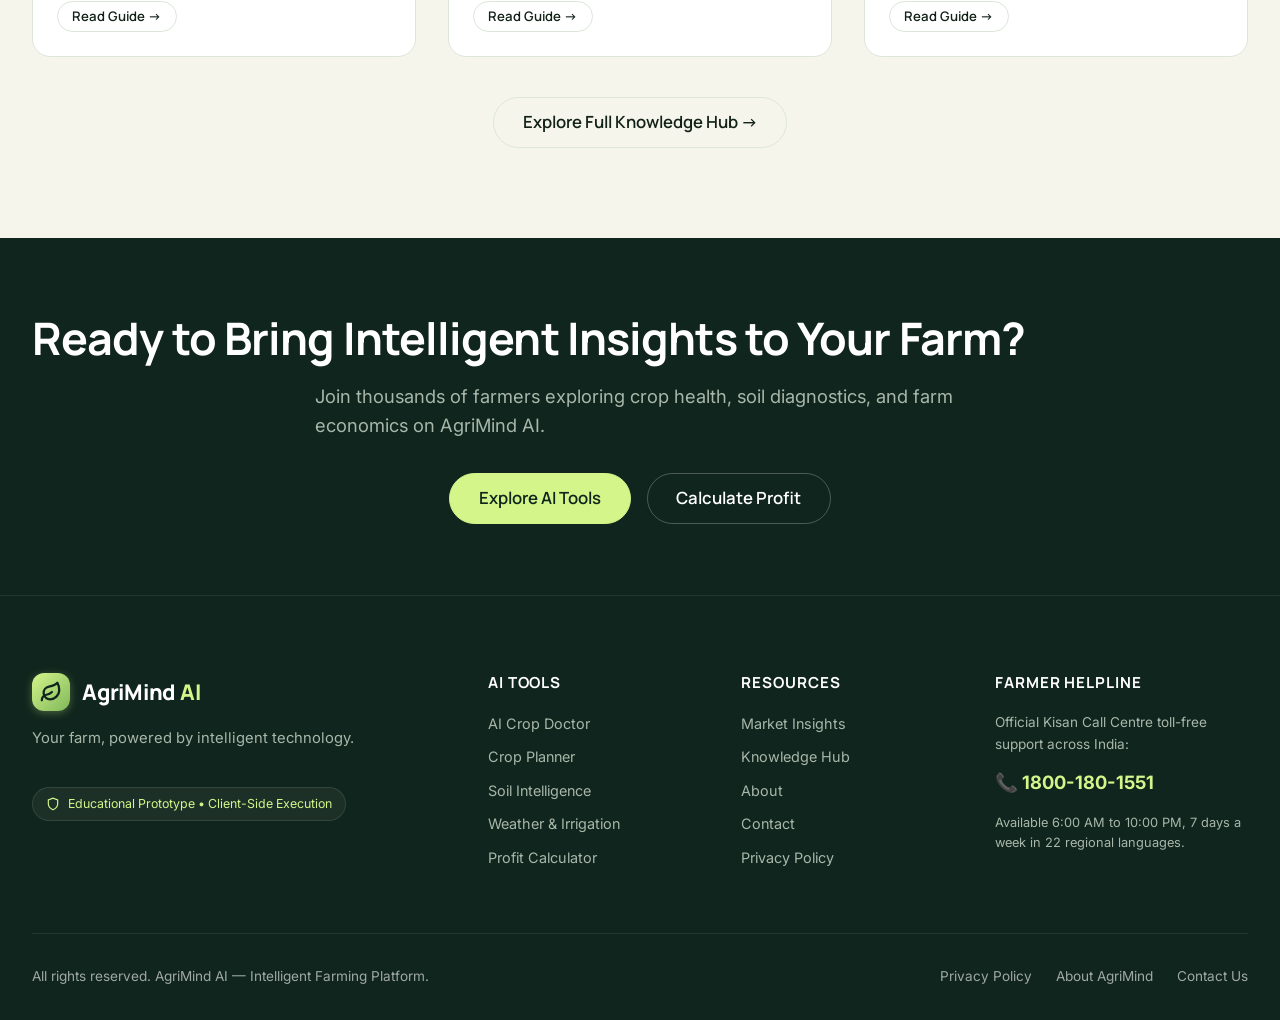
==== commit a66c021d: "Fix image URL and add robust fallback for Soil Salinity guide and all cards" ====
--- a/index.html
+++ b/index.html
@@ -429,9 +429,10 @@
 
           <div class="reveal reveal-delay-2">
             <div class="card card-dark" style="padding: 1.5rem; text-align: center;">
-              <img src="https://images.unsplash.com/photo-1592417817098-8f3d6910a394?auto=format&fit=crop&w=800&q=80" 
+              <img src="https://images.unsplash.com/photo-1592924357228-91a4daadcfea?auto=format&fit=crop&w=800&q=80" 
                    alt="Sample diseased crop leaf under inspection" 
-                   style="border-radius: var(--radius-md); width: 100%; height: 260px; object-fit: cover; margin-bottom: 1.25rem;">
+                   style="border-radius: var(--radius-md); width: 100%; height: 260px; object-fit: cover; margin-bottom: 1.25rem;"
+                   onerror="this.onerror=null; this.src='https://images.unsplash.com/photo-1500937386664-56d1dfef3854?auto=format&fit=crop&w=800&q=80';">
               
               <div style="display: flex; justify-content: space-between; align-items: center; text-align: left; background: rgba(0,0,0,0.25); padding: 0.85rem 1rem; border-radius: var(--radius-sm);">
                 <div>
--- a/css/style.css
+++ b/css/style.css
@@ -277,3 +277,4 @@
   white-space: nowrap;
   border: 0;
 }
+
--- a/css/components.css
+++ b/css/components.css
@@ -856,3 +856,4 @@
 .footer-legal-links a:hover {
   color: var(--color-lime);
 }
+
--- a/css/pages.css
+++ b/css/pages.css
@@ -892,6 +892,9 @@
   width: 100%;
   aspect-ratio: 16/9;
   object-fit: cover;
+  background-color: var(--color-dark-green);
+  background-image: linear-gradient(135deg, var(--color-deep-forest) 0%, var(--color-dark-green) 100%);
+  display: block;
 }
 
 .article-card-body {
@@ -1001,3 +1004,4 @@
   margin: 1.75rem 0;
   font-size: 0.975rem;
 }
+
--- a/css/responsive.css
+++ b/css/responsive.css
@@ -271,3 +271,4 @@
     content: "" !important;
   }
 }
+
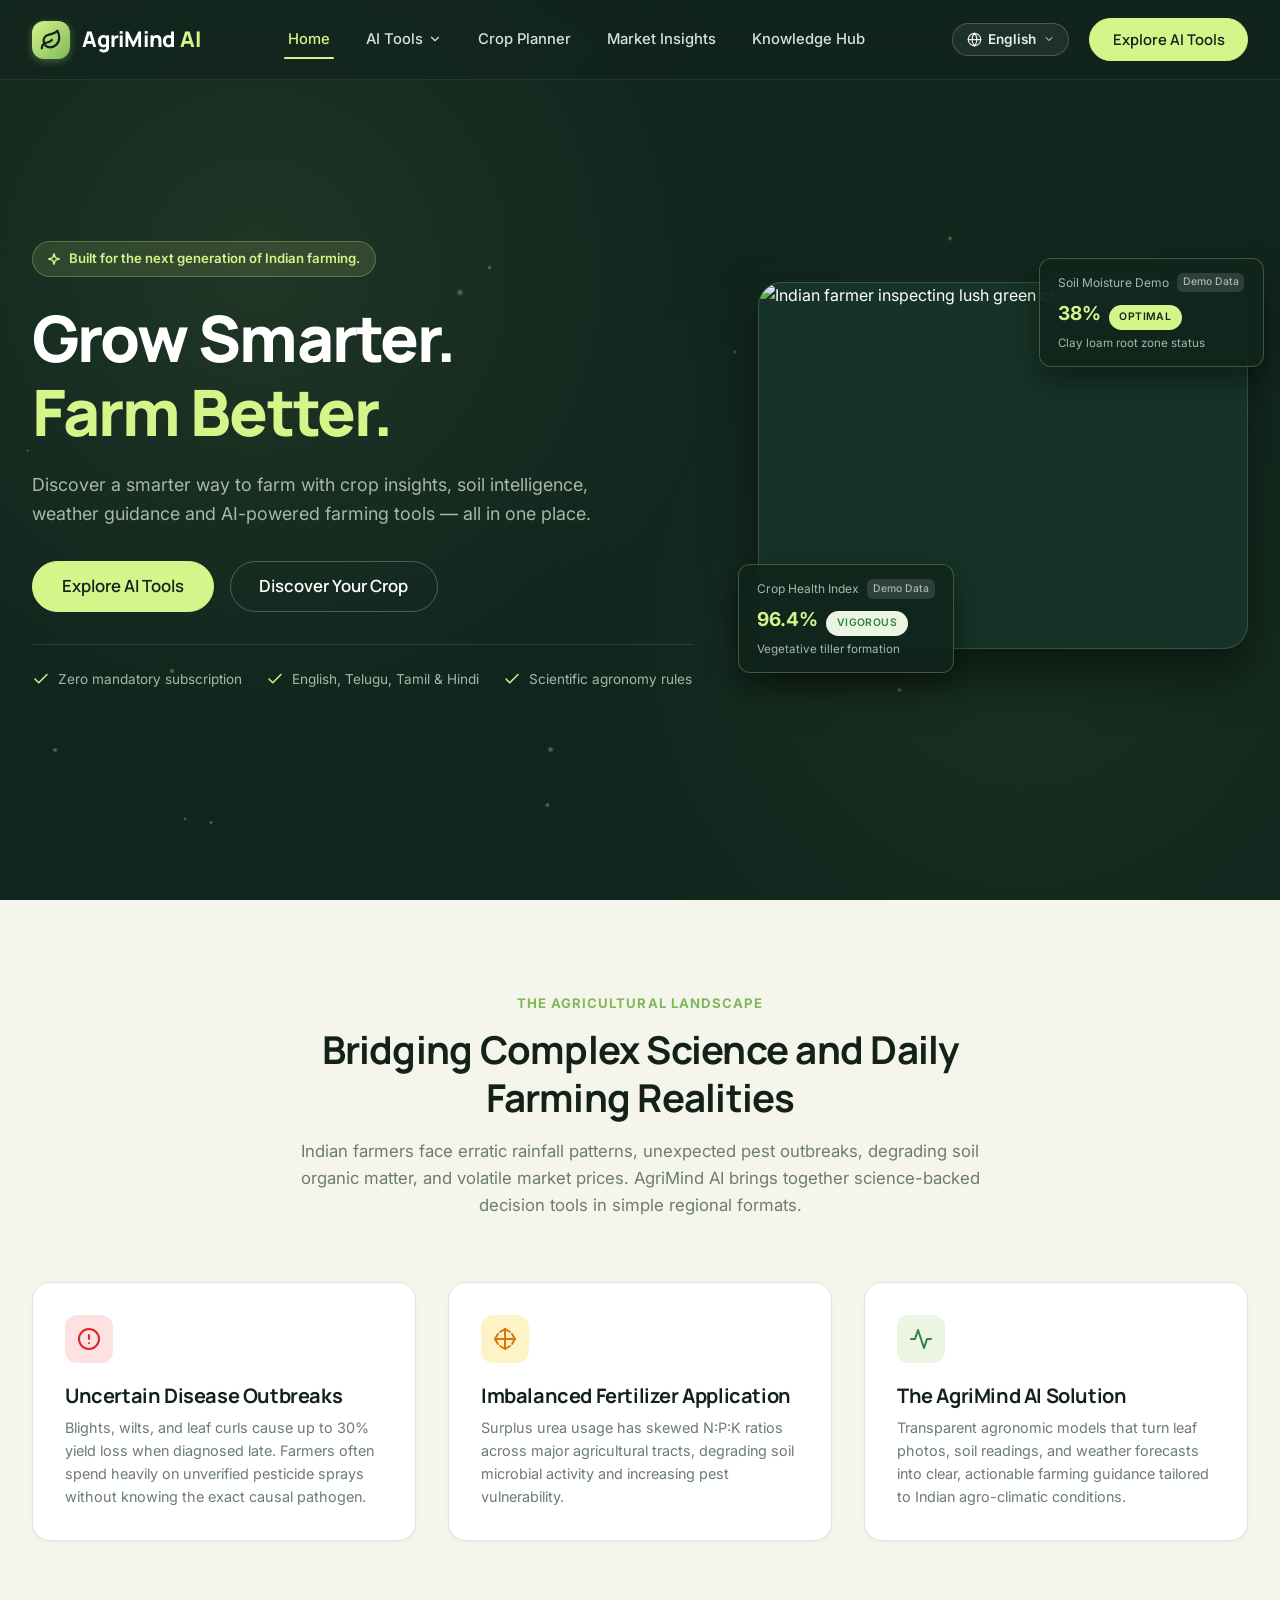
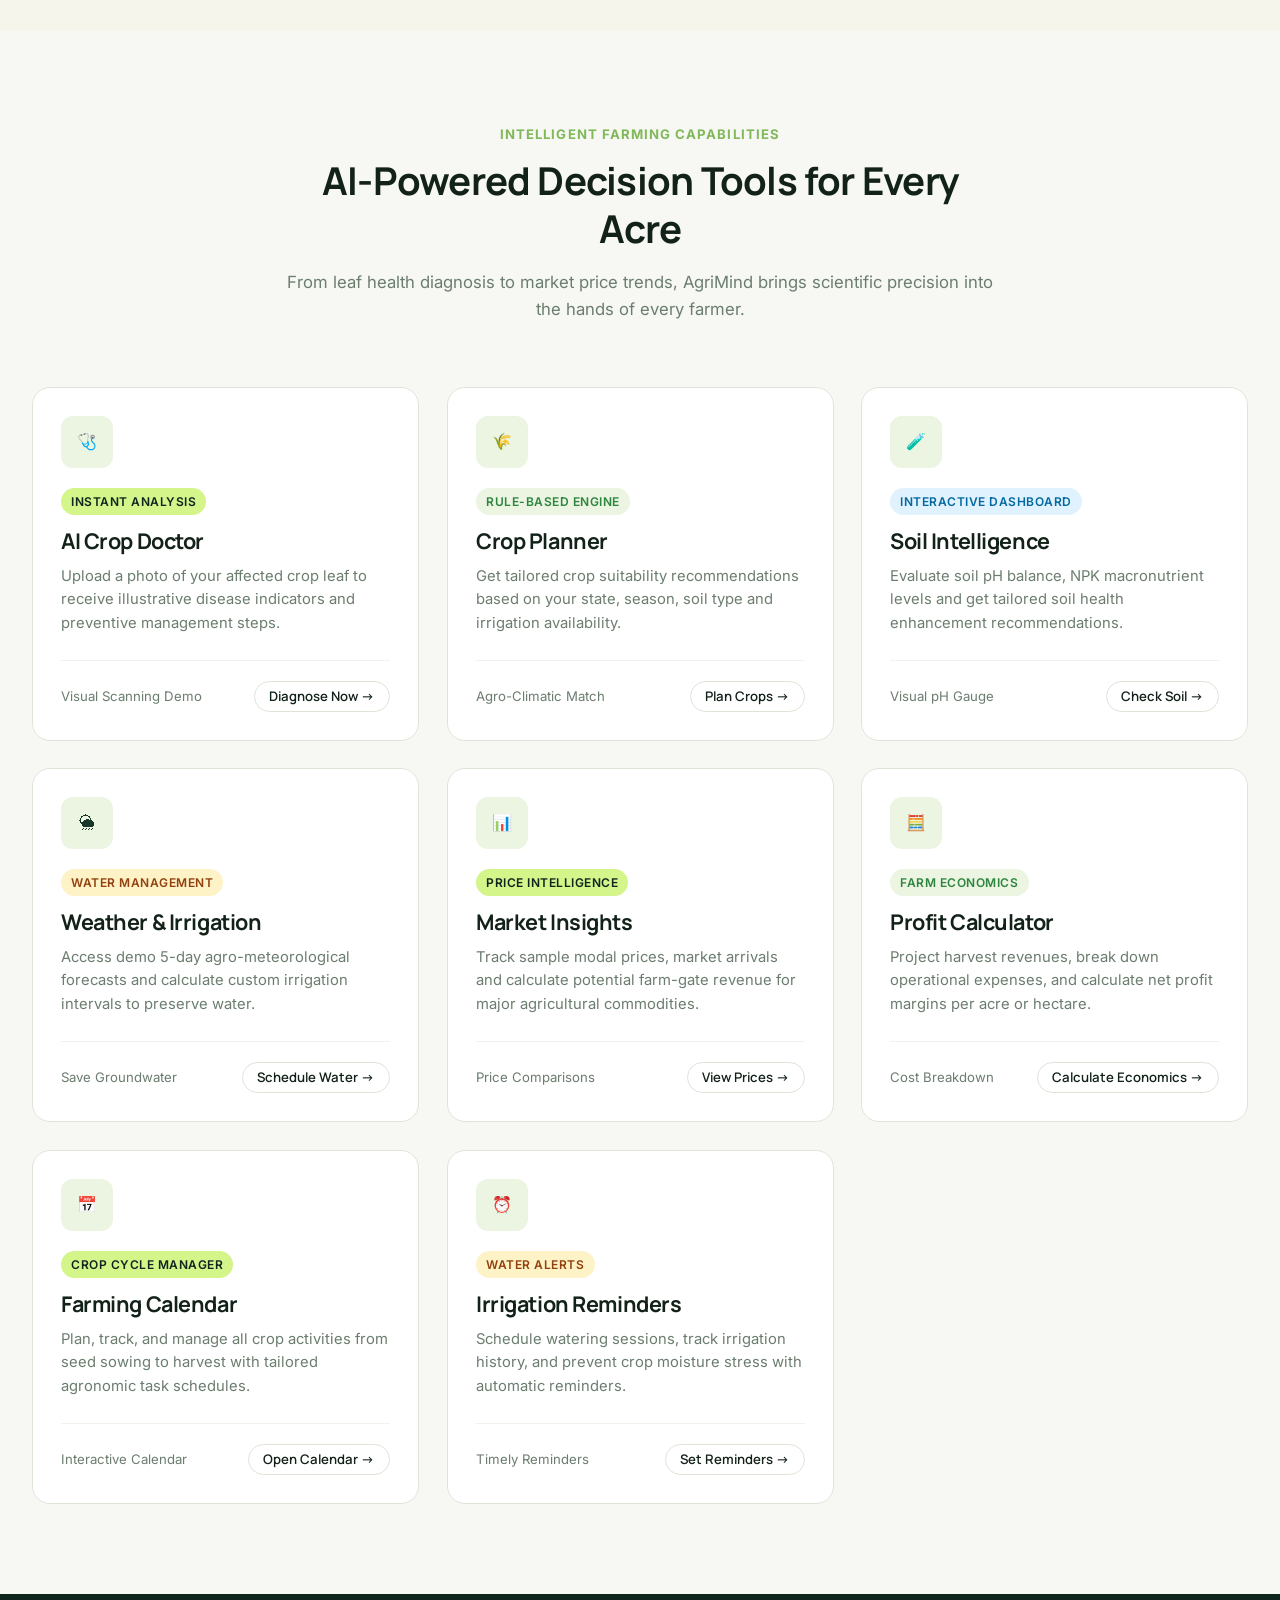
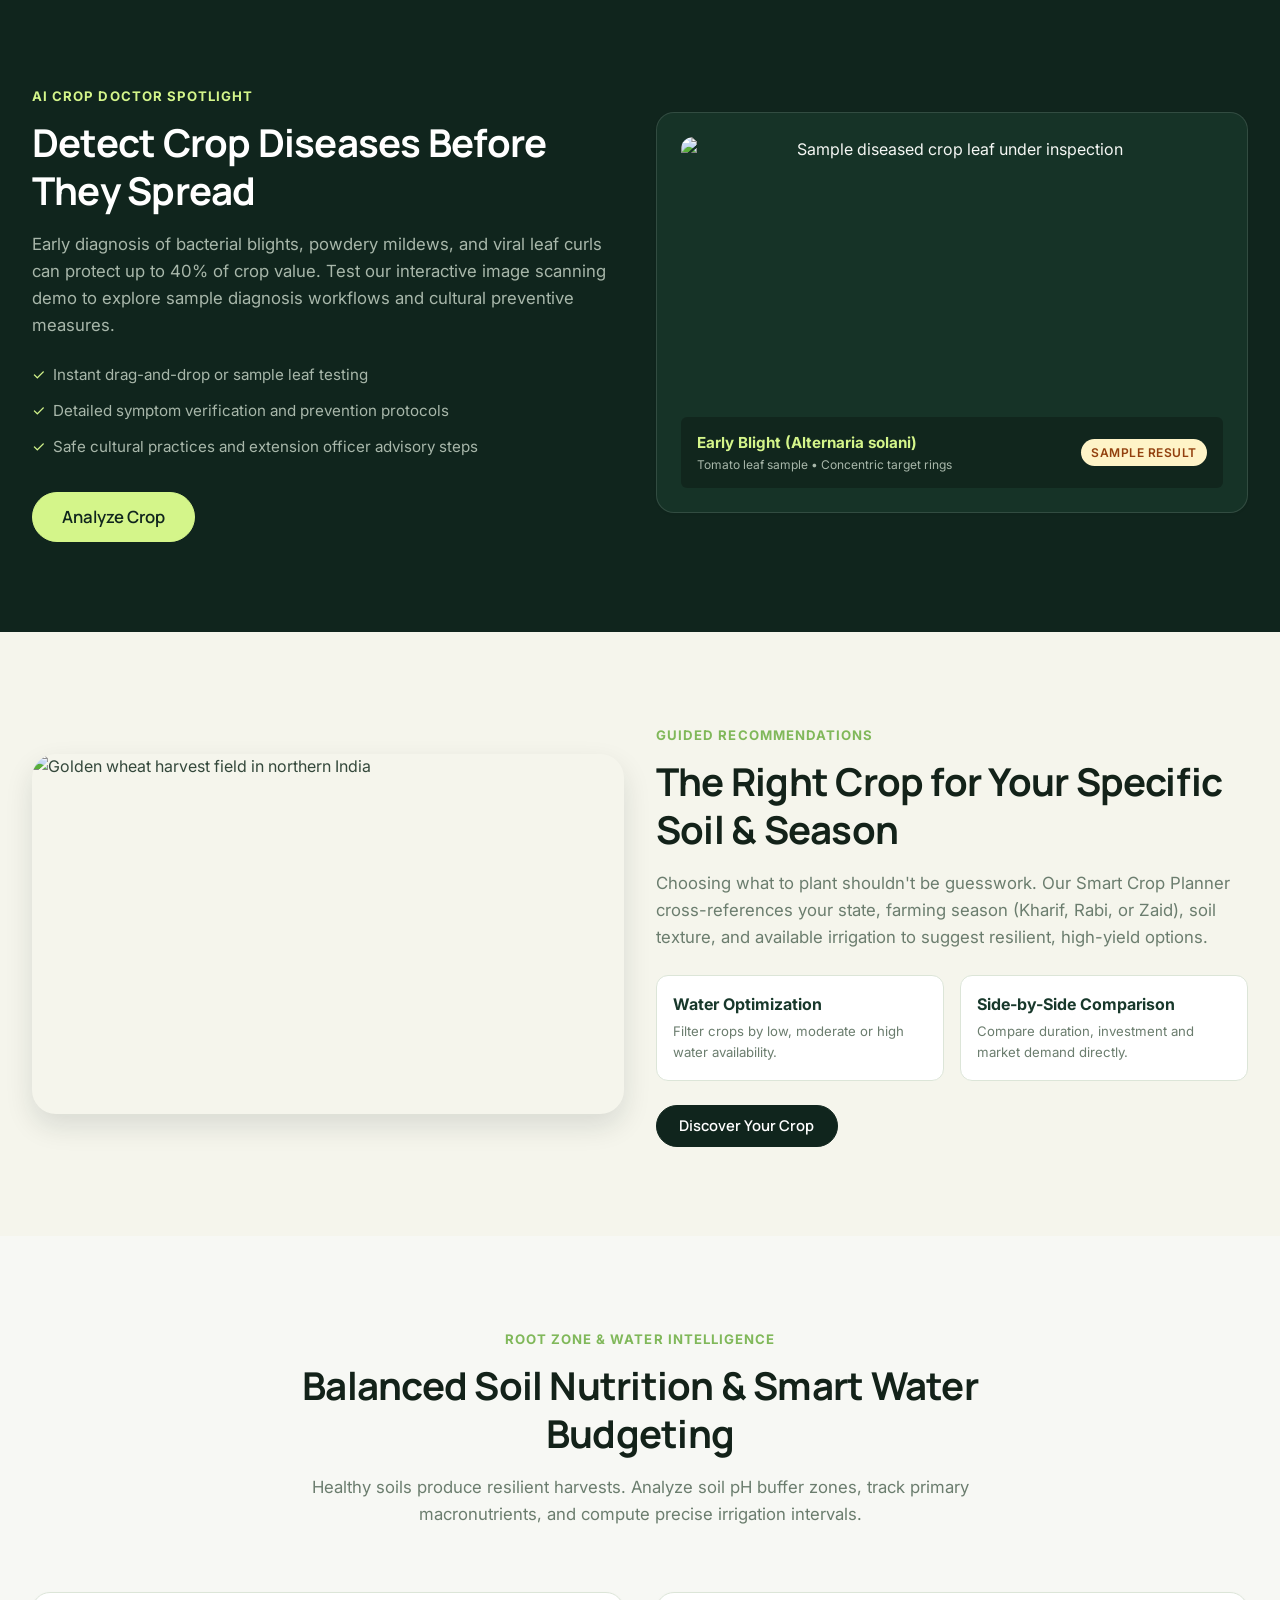
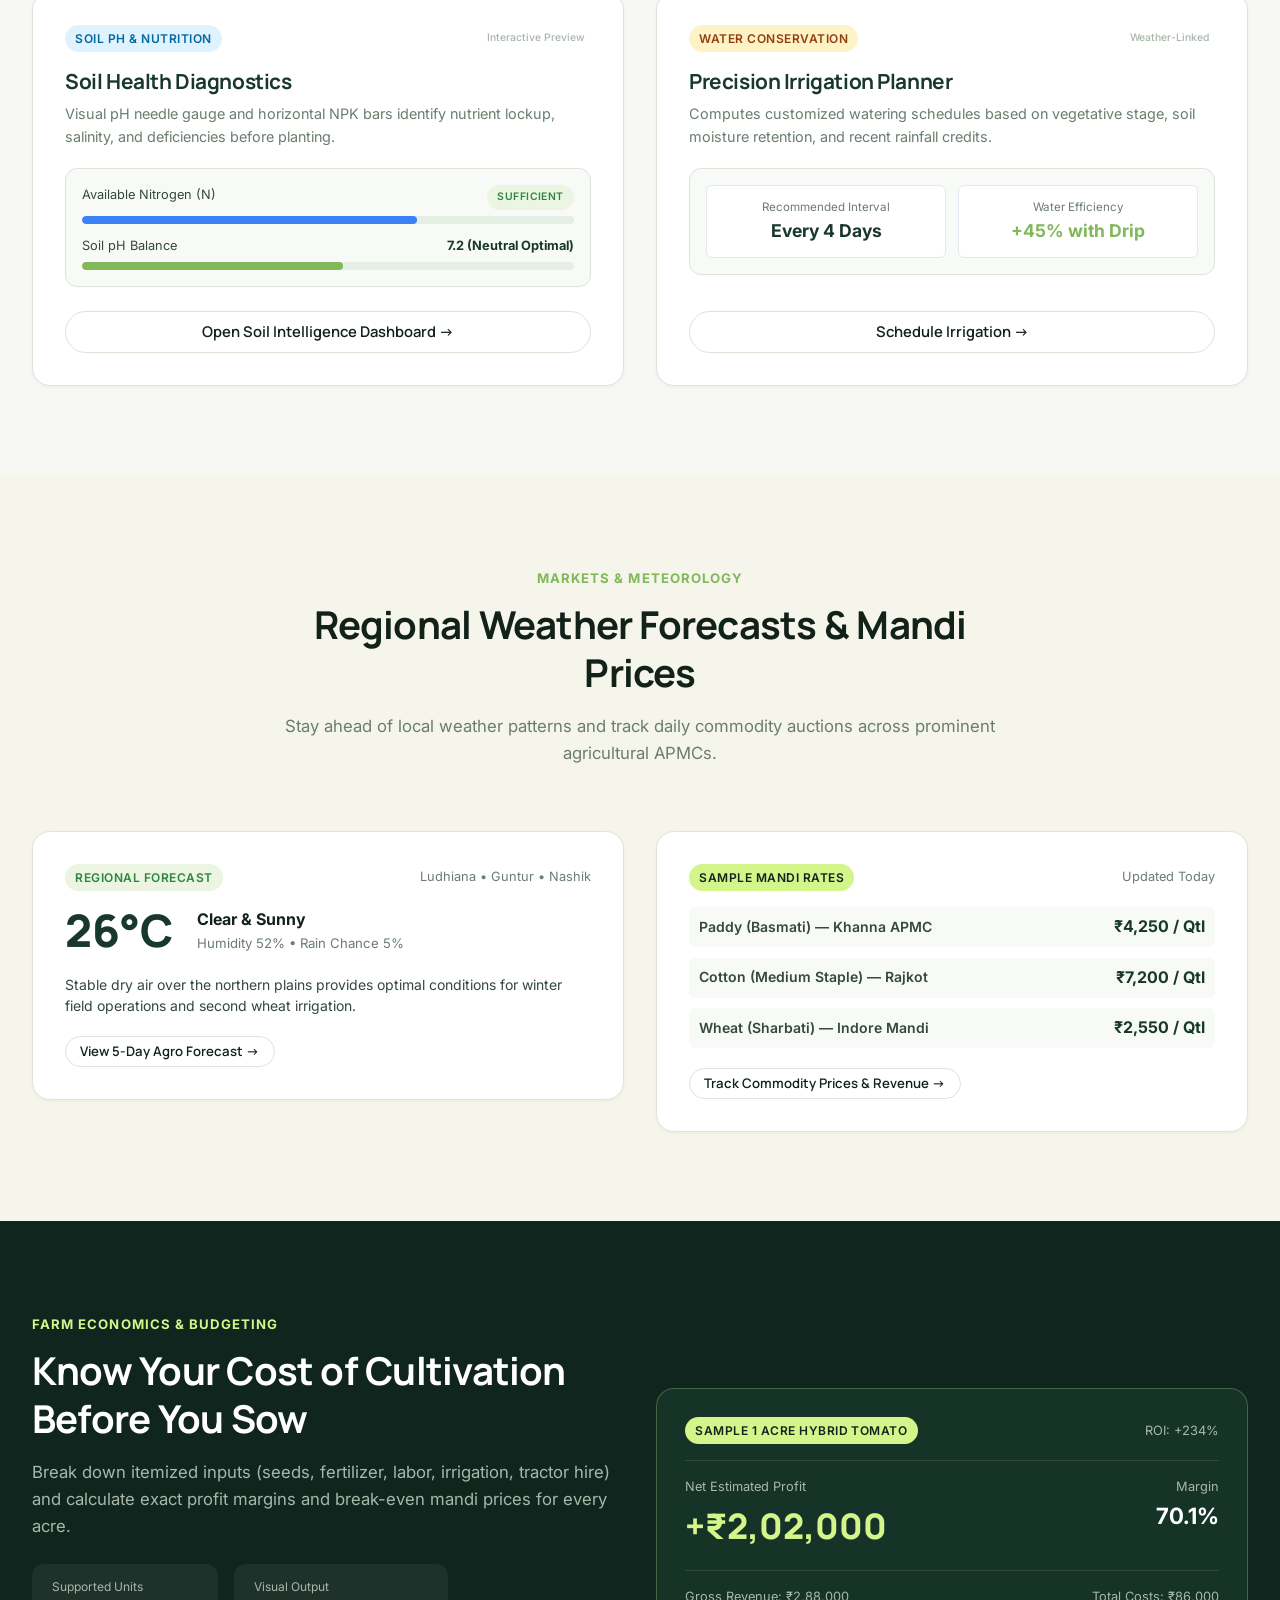
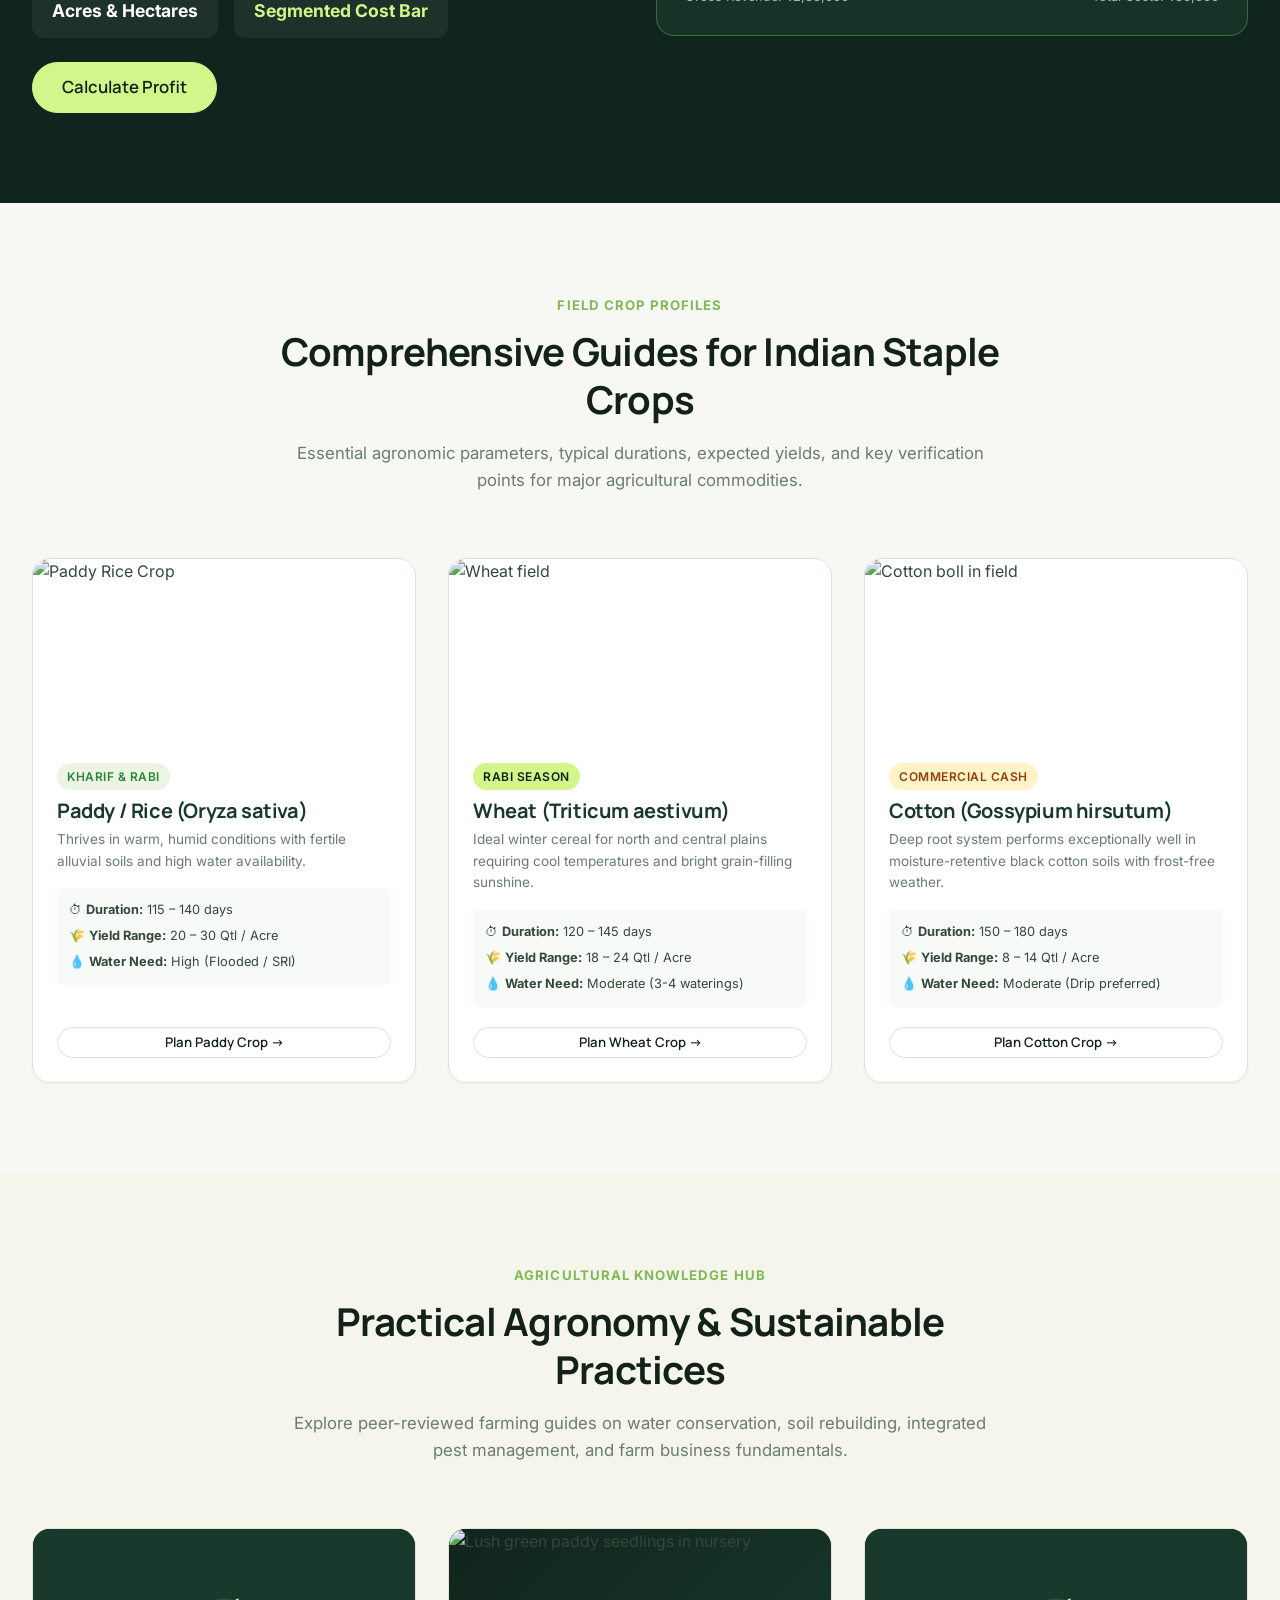
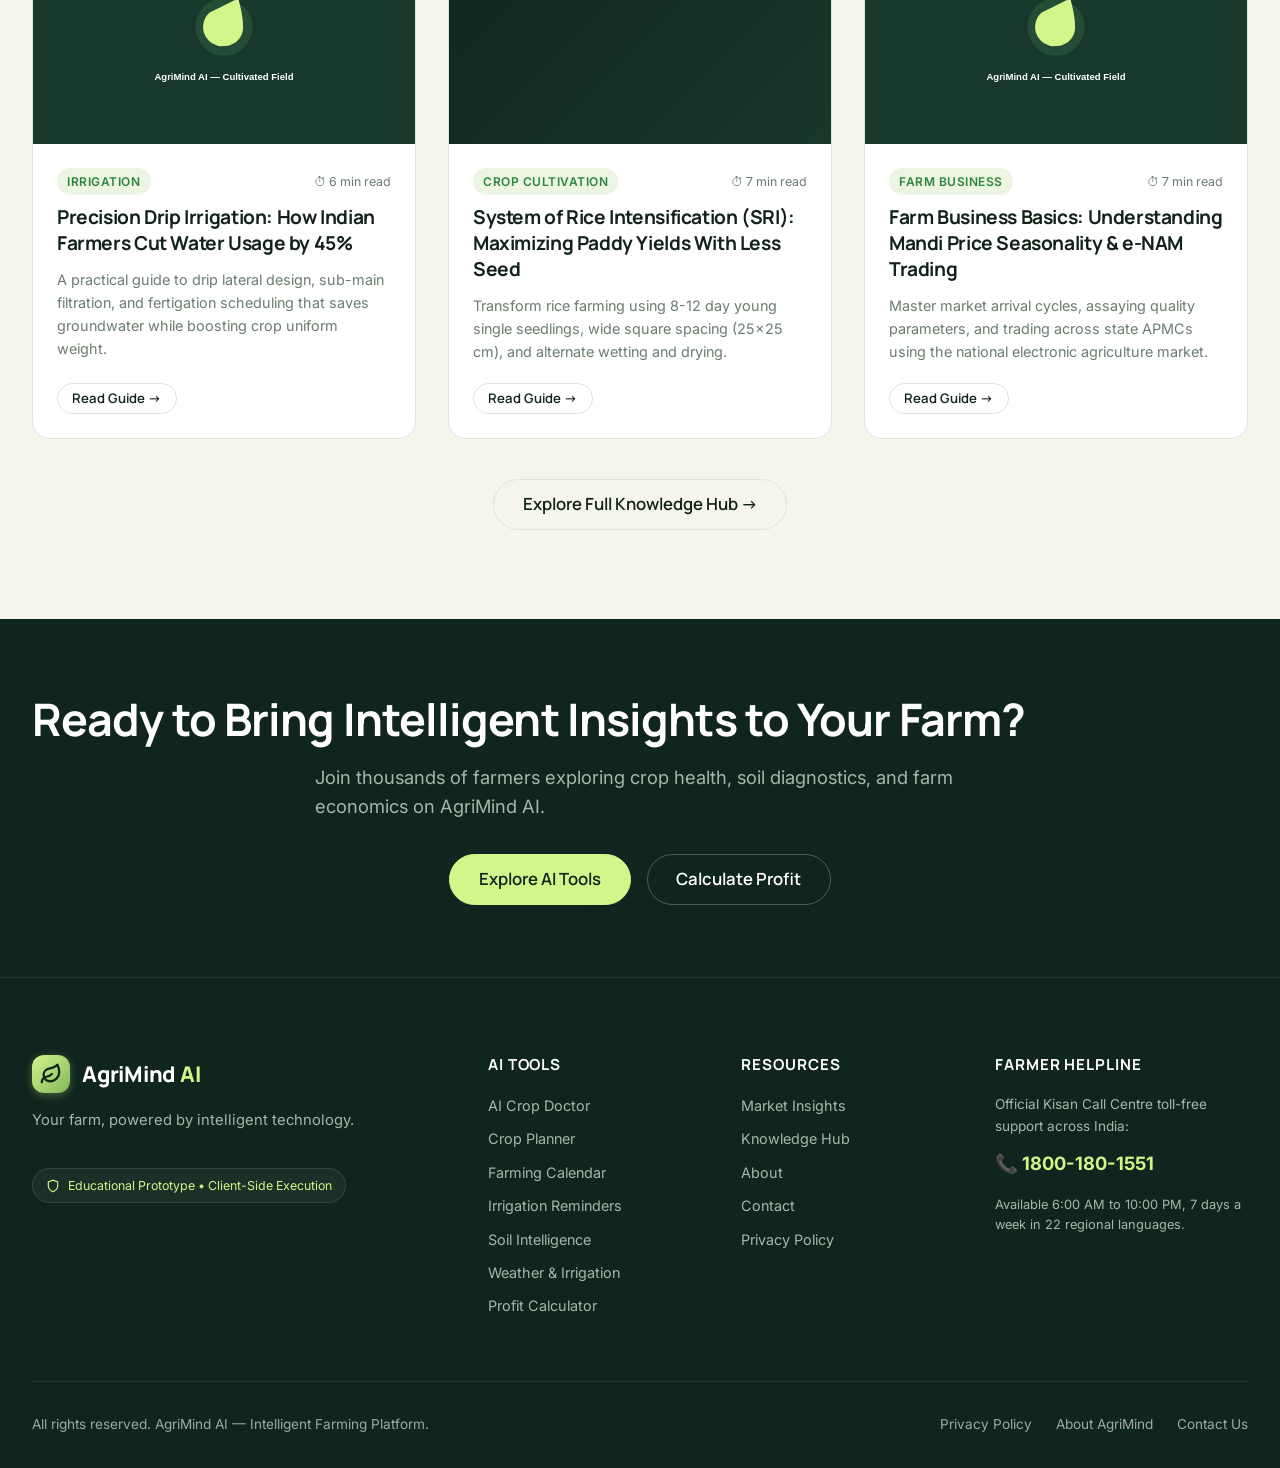
==== commit bb964853: "feat: implement Smart Farming Calendar and Smart Irrigation Reminders with agronomic templates, mont" ====
--- a/index.html
+++ b/index.html
@@ -60,6 +60,20 @@
               <div>
                 <strong data-i18n="nav_planner">Crop Planner</strong>
                 <div style="font-size: 0.75rem; color: var(--color-muted-light);">Soil & season crop match</div>
+              </div>
+            </a>
+            <a href="farming-calendar.html" class="dropdown-item">
+              <span class="dropdown-item-icon">📅</span>
+              <div>
+                <strong data-i18n="nav_calendar">Farming Calendar</strong>
+                <div style="font-size: 0.75rem; color: var(--color-muted-light);">Sowing-to-harvest roadmap</div>
+              </div>
+            </a>
+            <a href="irrigation-reminders.html" class="dropdown-item">
+              <span class="dropdown-item-icon">⏰</span>
+              <div>
+                <strong data-i18n="nav_reminders">Irrigation Reminders</strong>
+                <div style="font-size: 0.75rem; color: var(--color-muted-light);">Water schedules & alerts</div>
               </div>
             </a>
             <a href="soil-intelligence.html" class="dropdown-item">
@@ -142,6 +156,8 @@
       <div class="mobile-sublinks">
         <a href="crop-doctor.html" class="mobile-sublink">🩺 <span data-i18n="nav_doctor">AI Crop Doctor</span></a>
         <a href="crop-planner.html" class="mobile-sublink">🌾 <span data-i18n="nav_planner">Crop Planner</span></a>
+        <a href="farming-calendar.html" class="mobile-sublink">📅 <span data-i18n="nav_calendar">Farming Calendar</span></a>
+        <a href="irrigation-reminders.html" class="mobile-sublink">⏰ <span data-i18n="nav_reminders">Irrigation Reminders</span></a>
         <a href="soil-intelligence.html" class="mobile-sublink">🧪 <span data-i18n="nav_soil">Soil Intelligence</span></a>
         <a href="weather-irrigation.html" class="mobile-sublink">🌦 <span data-i18n="nav_weather">Weather & Irrigation</span></a>
         <a href="profit-calculator.html" class="mobile-sublink">🧮 <span data-i18n="nav_profit">Profit Calculator</span></a>
@@ -390,6 +406,34 @@
             <div class="tool-card-footer">
               <span style="font-size: 0.825rem; color: var(--color-muted-text);">Cost Breakdown</span>
               <a href="profit-calculator.html" class="btn btn-sm btn-outline-dark">Calculate Economics →</a>
+            </div>
+          </div>
+
+          <!-- Tool 7: Smart Farming Calendar -->
+          <div class="tool-card reveal reveal-delay-1">
+            <div class="tool-card-icon">📅</div>
+            <span class="badge badge-lime" style="align-self: flex-start; margin-bottom: 0.75rem;">Crop Cycle Manager</span>
+            <h3 data-i18n="nav_calendar">Smart Farming Calendar</h3>
+            <p data-i18n="calendar_subtitle">
+              Plan, track, and manage all crop activities from seed sowing to harvest with tailored agronomic task schedules.
+            </p>
+            <div class="tool-card-footer">
+              <span style="font-size: 0.825rem; color: var(--color-muted-text);">Interactive Calendar</span>
+              <a href="farming-calendar.html" class="btn btn-sm btn-outline-dark">Open Calendar →</a>
+            </div>
+          </div>
+
+          <!-- Tool 8: Smart Irrigation Reminders -->
+          <div class="tool-card reveal reveal-delay-2">
+            <div class="tool-card-icon">⏰</div>
+            <span class="badge badge-warning" style="align-self: flex-start; margin-bottom: 0.75rem;">Water Alerts</span>
+            <h3 data-i18n="nav_reminders">Smart Irrigation Reminders</h3>
+            <p data-i18n="reminders_subtitle">
+              Schedule watering sessions, track irrigation history, and prevent crop moisture stress with automatic reminders.
+            </p>
+            <div class="tool-card-footer">
+              <span style="font-size: 0.825rem; color: var(--color-muted-text);">Timely Reminders</span>
+              <a href="irrigation-reminders.html" class="btn btn-sm btn-outline-dark">Set Reminders →</a>
             </div>
           </div>
         </div>
@@ -892,6 +936,8 @@
           <div class="footer-links">
             <a href="crop-doctor.html" class="footer-link" data-i18n="nav_doctor">AI Crop Doctor</a>
             <a href="crop-planner.html" class="footer-link" data-i18n="nav_planner">Crop Planner</a>
+            <a href="farming-calendar.html" class="footer-link" data-i18n="nav_calendar">Farming Calendar</a>
+            <a href="irrigation-reminders.html" class="footer-link" data-i18n="nav_reminders">Irrigation Reminders</a>
             <a href="soil-intelligence.html" class="footer-link" data-i18n="nav_soil">Soil Intelligence</a>
             <a href="weather-irrigation.html" class="footer-link" data-i18n="nav_weather">Weather & Irrigation</a>
             <a href="profit-calculator.html" class="footer-link" data-i18n="nav_profit">Profit Calculator</a>
--- a/css/pages.css
+++ b/css/pages.css
@@ -1005,3 +1005,690 @@
   font-size: 0.975rem;
 }
 
+/* ==========================================================================
+   SMART FARMING CALENDAR & IRRIGATION REMINDERS STYLING
+   ========================================================================== */
+
+/* --------------------------------------------------------------------------
+   A. CROP PLAN SUMMARY CARD & PROGRESS
+   -------------------------------------------------------------------------- */
+.calendar-summary-card {
+  background: var(--bg-surface);
+  border: 1px solid var(--color-border-subtle);
+  border-radius: var(--radius-xl);
+  padding: 1.75rem;
+  box-shadow: var(--shadow-sm);
+  margin-bottom: 2rem;
+  position: relative;
+  overflow: hidden;
+}
+
+.calendar-summary-card::before {
+  content: '';
+  position: absolute;
+  top: 0;
+  left: 0;
+  width: 6px;
+  height: 100%;
+  background: linear-gradient(to bottom, var(--color-fresh-leaf), var(--color-lime));
+}
+
+.calendar-summary-grid {
+  display: grid;
+  grid-template-columns: repeat(auto-fit, minmax(200px, 1fr));
+  gap: 1.25rem;
+  margin-top: 1.25rem;
+}
+
+.summary-metric {
+  background: var(--bg-primary);
+  border-radius: var(--radius-md);
+  padding: 0.85rem 1.15rem;
+  border: 1px solid var(--color-border-subtle);
+}
+
+.summary-metric-label {
+  font-size: 0.775rem;
+  text-transform: uppercase;
+  letter-spacing: 0.05em;
+  color: var(--color-muted-text);
+  font-weight: 600;
+  margin-bottom: 0.25rem;
+}
+
+.summary-metric-val {
+  font-size: 1.15rem;
+  font-weight: 700;
+  color: var(--color-text-dark);
+  display: flex;
+  align-items: center;
+  gap: 0.4rem;
+}
+
+.calendar-progress-wrapper {
+  margin-top: 1.5rem;
+  padding-top: 1.25rem;
+  border-top: 1px solid var(--color-border-subtle);
+}
+
+.calendar-progress-header {
+  display: flex;
+  justify-content: space-between;
+  align-items: center;
+  margin-bottom: 0.5rem;
+  font-size: 0.875rem;
+  font-weight: 600;
+}
+
+.calendar-progress-track {
+  width: 100%;
+  height: 10px;
+  background: var(--color-leaf-light);
+  border-radius: var(--radius-full);
+  overflow: hidden;
+  position: relative;
+}
+
+.calendar-progress-fill {
+  height: 100%;
+  background: linear-gradient(90deg, var(--color-fresh-leaf) 0%, var(--color-lime) 100%);
+  border-radius: var(--radius-full);
+  transition: width 0.4s ease;
+}
+
+/* --------------------------------------------------------------------------
+   B. CALENDAR TOOLBAR & VIEW CONTROLS
+   -------------------------------------------------------------------------- */
+.calendar-toolbar {
+  display: flex;
+  justify-content: space-between;
+  align-items: center;
+  flex-wrap: wrap;
+  gap: 1rem;
+  background: var(--bg-surface);
+  border: 1px solid var(--color-border-subtle);
+  border-radius: var(--radius-lg);
+  padding: 1rem 1.25rem;
+  margin-bottom: 1.5rem;
+  box-shadow: var(--shadow-sm);
+}
+
+.calendar-nav-controls {
+  display: flex;
+  align-items: center;
+  gap: 0.75rem;
+}
+
+.calendar-month-title {
+  font-size: 1.25rem;
+  font-weight: 700;
+  color: var(--color-text-dark);
+  min-width: 170px;
+  text-align: center;
+}
+
+.view-switch-group {
+  display: inline-flex;
+  background: var(--bg-primary);
+  padding: 0.25rem;
+  border-radius: var(--radius-md);
+  border: 1px solid var(--color-border-subtle);
+}
+
+.view-btn {
+  padding: 0.45rem 0.9rem;
+  font-size: 0.85rem;
+  font-weight: 600;
+  border: none;
+  background: transparent;
+  color: var(--color-muted-text);
+  border-radius: var(--radius-sm);
+  cursor: pointer;
+  transition: all var(--transition-fast);
+  display: flex;
+  align-items: center;
+  gap: 0.4rem;
+}
+
+.view-btn.active {
+  background: var(--color-deep-forest);
+  color: var(--color-pure-white);
+  box-shadow: var(--shadow-sm);
+}
+
+.calendar-filters-row {
+  display: flex;
+  gap: 0.75rem;
+  flex-wrap: wrap;
+  align-items: center;
+}
+
+/* --------------------------------------------------------------------------
+   C. MONTHLY CALENDAR GRID
+   -------------------------------------------------------------------------- */
+.calendar-month-container {
+  background: var(--bg-surface);
+  border: 1px solid var(--color-border-subtle);
+  border-radius: var(--radius-xl);
+  overflow: hidden;
+  box-shadow: var(--shadow-sm);
+}
+
+.calendar-weekdays {
+  display: grid;
+  grid-template-columns: repeat(7, 1fr);
+  background: var(--color-deep-forest);
+  color: var(--color-pure-white);
+  text-align: center;
+  font-size: 0.8rem;
+  font-weight: 700;
+  letter-spacing: 0.05em;
+  text-transform: uppercase;
+  padding: 0.75rem 0;
+  border-bottom: 1px solid rgba(255, 255, 255, 0.1);
+}
+
+.calendar-days-grid {
+  display: grid;
+  grid-template-columns: repeat(7, 1fr);
+  background: var(--color-border-subtle);
+  gap: 1px;
+}
+
+.calendar-day-cell {
+  background: var(--bg-surface);
+  min-height: 110px;
+  padding: 0.5rem;
+  position: relative;
+  display: flex;
+  flex-direction: column;
+  transition: background-color var(--transition-fast);
+}
+
+.calendar-day-cell:hover {
+  background: #FCFDFB;
+}
+
+.calendar-day-cell.other-month {
+  background: #F7F8F5;
+  opacity: 0.6;
+}
+
+.calendar-day-cell.is-today {
+  background: rgba(212, 245, 138, 0.08);
+  box-shadow: inset 0 0 0 2px var(--color-fresh-leaf);
+}
+
+.day-header {
+  display: flex;
+  justify-content: space-between;
+  align-items: center;
+  margin-bottom: 0.4rem;
+}
+
+.day-number {
+  font-size: 0.85rem;
+  font-weight: 700;
+  color: var(--color-text-dark);
+  width: 24px;
+  height: 24px;
+  display: flex;
+  align-items: center;
+  justify-content: center;
+  border-radius: 50%;
+}
+
+.calendar-day-cell.is-today .day-number {
+  background: var(--color-deep-forest);
+  color: var(--color-lime);
+}
+
+.day-quick-add {
+  opacity: 0;
+  background: none;
+  border: none;
+  color: var(--color-muted-text);
+  cursor: pointer;
+  font-size: 0.9rem;
+  line-height: 1;
+  padding: 2px 4px;
+  border-radius: var(--radius-sm);
+  transition: opacity var(--transition-fast), color var(--transition-fast);
+}
+
+.calendar-day-cell:hover .day-quick-add {
+  opacity: 1;
+}
+
+.day-quick-add:hover {
+  color: var(--color-dark-green);
+  background: var(--color-leaf-light);
+}
+
+.day-tasks-list {
+  display: flex;
+  flex-direction: column;
+  gap: 0.3rem;
+  overflow-y: auto;
+  max-height: 95px;
+}
+
+.task-pill {
+  font-size: 0.725rem;
+  font-weight: 600;
+  padding: 0.25rem 0.45rem;
+  border-radius: var(--radius-sm);
+  background: var(--bg-primary);
+  border: 1px solid var(--color-border-subtle);
+  color: var(--color-text-dark);
+  cursor: pointer;
+  display: flex;
+  align-items: center;
+  gap: 0.35rem;
+  white-space: nowrap;
+  overflow: hidden;
+  text-overflow: ellipsis;
+  transition: all var(--transition-fast);
+}
+
+.task-pill:hover {
+  transform: translateY(-1px);
+  box-shadow: 0 2px 5px rgba(0, 0, 0, 0.08);
+  border-color: var(--color-fresh-leaf);
+}
+
+.task-pill.is-completed {
+  opacity: 0.55;
+  text-decoration: line-through;
+  background: #E8F5E9;
+  border-color: #C8E6C9;
+}
+
+.task-pill.is-overdue {
+  border-color: rgba(209, 59, 59, 0.4);
+  background: rgba(209, 59, 59, 0.08);
+  color: #B71C1C;
+}
+
+.task-category-dot {
+  width: 7px;
+  height: 7px;
+  border-radius: 50%;
+  flex-shrink: 0;
+}
+
+/* --------------------------------------------------------------------------
+   D. TASK TIMELINE / LIST VIEW
+   -------------------------------------------------------------------------- */
+.calendar-list-view {
+  display: flex;
+  flex-direction: column;
+  gap: 1rem;
+}
+
+.timeline-task-card {
+  background: var(--bg-surface);
+  border: 1px solid var(--color-border-subtle);
+  border-radius: var(--radius-lg);
+  padding: 1.25rem 1.5rem;
+  display: grid;
+  grid-template-columns: 140px 1fr auto;
+  gap: 1.5rem;
+  align-items: center;
+  box-shadow: var(--shadow-sm);
+  transition: transform var(--transition-fast), border-color var(--transition-fast);
+}
+
+.timeline-task-card:hover {
+  border-color: var(--color-fresh-leaf);
+  transform: translateX(4px);
+}
+
+.timeline-task-card.is-completed {
+  background: #FBFDFB;
+  opacity: 0.75;
+}
+
+.timeline-task-card.is-overdue {
+  border-left: 4px solid var(--color-danger);
+}
+
+.timeline-date-col {
+  display: flex;
+  flex-direction: column;
+}
+
+.timeline-date-day {
+  font-size: 1.15rem;
+  font-weight: 800;
+  color: var(--color-text-dark);
+}
+
+.timeline-date-offset {
+  font-size: 0.775rem;
+  color: var(--color-muted-text);
+  font-weight: 600;
+}
+
+.timeline-content-col h4 {
+  font-size: 1.05rem;
+  margin-bottom: 0.35rem;
+  display: flex;
+  align-items: center;
+  gap: 0.6rem;
+  flex-wrap: wrap;
+}
+
+.timeline-content-col p {
+  font-size: 0.875rem;
+  color: var(--color-muted-text);
+  margin-bottom: 0.5rem;
+  line-height: 1.5;
+}
+
+.timeline-actions-col {
+  display: flex;
+  gap: 0.5rem;
+  align-items: center;
+  flex-wrap: wrap;
+}
+
+/* --------------------------------------------------------------------------
+   E. SMART IRRIGATION REMINDERS STYLING
+   -------------------------------------------------------------------------- */
+.irrigation-layout-grid {
+  display: grid;
+  grid-template-columns: 1.1fr 1.4fr;
+  gap: 2rem;
+  align-items: start;
+}
+
+.notification-banner-box {
+  background: linear-gradient(135deg, var(--color-deep-forest) 0%, var(--color-dark-green) 100%);
+  color: var(--color-pure-white);
+  border-radius: var(--radius-xl);
+  padding: 1.5rem 1.75rem;
+  margin-bottom: 2rem;
+  display: flex;
+  justify-content: space-between;
+  align-items: center;
+  gap: 1.5rem;
+  box-shadow: var(--shadow-md);
+  border: 1px solid rgba(212, 245, 138, 0.2);
+}
+
+.notification-banner-content {
+  display: flex;
+  align-items: center;
+  gap: 1rem;
+}
+
+.notification-banner-icon {
+  width: 48px;
+  height: 48px;
+  border-radius: 50%;
+  background: rgba(212, 245, 138, 0.15);
+  display: flex;
+  align-items: center;
+  justify-content: center;
+  font-size: 1.5rem;
+  flex-shrink: 0;
+}
+
+.reminder-stat-pills {
+  display: grid;
+  grid-template-columns: repeat(4, 1fr);
+  gap: 0.75rem;
+  margin-bottom: 1.25rem;
+}
+
+.reminder-stat-pill {
+  background: var(--bg-surface);
+  border: 1px solid var(--color-border-subtle);
+  border-radius: var(--radius-md);
+  padding: 0.75rem 0.85rem;
+  text-align: center;
+  cursor: pointer;
+  transition: all var(--transition-fast);
+}
+
+.reminder-stat-pill:hover,
+.reminder-stat-pill.active {
+  border-color: var(--color-dark-green);
+  background: #FCFDFB;
+  box-shadow: var(--shadow-sm);
+}
+
+.reminder-stat-val {
+  font-size: 1.35rem;
+  font-weight: 800;
+  color: var(--color-text-dark);
+}
+
+.reminder-stat-name {
+  font-size: 0.725rem;
+  font-weight: 600;
+  color: var(--color-muted-text);
+  text-transform: uppercase;
+  letter-spacing: 0.04em;
+}
+
+.reminder-cards-list {
+  display: flex;
+  flex-direction: column;
+  gap: 1rem;
+}
+
+.irrigation-card {
+  background: var(--bg-surface);
+  border: 1px solid var(--color-border-subtle);
+  border-radius: var(--radius-lg);
+  padding: 1.35rem 1.5rem;
+  box-shadow: var(--shadow-sm);
+  position: relative;
+  transition: transform var(--transition-fast), box-shadow var(--transition-fast);
+}
+
+.irrigation-card:hover {
+  transform: translateY(-2px);
+  box-shadow: var(--shadow-md);
+}
+
+.irrigation-card.status-due {
+  border-left: 5px solid var(--color-fresh-leaf);
+  background: #FBFDF9;
+}
+
+.irrigation-card.status-overdue {
+  border-left: 5px solid var(--color-danger);
+  background: #FFFDFD;
+}
+
+.irrigation-card.status-upcoming {
+  border-left: 5px solid var(--color-info);
+}
+
+.irrigation-card.status-completed {
+  border-left: 5px solid #A8B7AA;
+  opacity: 0.7;
+}
+
+.irrigation-card-header {
+  display: flex;
+  justify-content: space-between;
+  align-items: flex-start;
+  margin-bottom: 0.75rem;
+  gap: 1rem;
+}
+
+.irrigation-crop-title {
+  font-size: 1.15rem;
+  font-weight: 700;
+  color: var(--color-text-dark);
+  margin-bottom: 0.2rem;
+}
+
+.irrigation-field-name {
+  font-size: 0.825rem;
+  color: var(--color-muted-text);
+}
+
+.irrigation-meta-chips {
+  display: flex;
+  gap: 0.5rem;
+  flex-wrap: wrap;
+  margin: 0.75rem 0;
+}
+
+.irrigation-chip {
+  display: inline-flex;
+  align-items: center;
+  gap: 0.35rem;
+  font-size: 0.8rem;
+  font-weight: 500;
+  padding: 0.3rem 0.65rem;
+  border-radius: var(--radius-full);
+  background: var(--bg-primary);
+  border: 1px solid var(--color-border-subtle);
+  color: var(--color-text-body);
+}
+
+.irrigation-notes-box {
+  background: #F7F8F4;
+  border-left: 3px solid var(--color-secondary-green);
+  padding: 0.6rem 0.85rem;
+  border-radius: 0 var(--radius-sm) var(--radius-sm) 0;
+  font-size: 0.825rem;
+  color: var(--color-text-body);
+  margin-bottom: 1rem;
+}
+
+.irrigation-card-actions {
+  display: flex;
+  justify-content: space-between;
+  align-items: center;
+  padding-top: 0.85rem;
+  border-top: 1px solid var(--color-border-subtle);
+  gap: 0.5rem;
+  flex-wrap: wrap;
+}
+
+/* --------------------------------------------------------------------------
+   F. SMART IRRIGATION GUIDANCE PANEL
+   -------------------------------------------------------------------------- */
+.guidance-panel-card {
+  background: var(--bg-surface);
+  border: 1px solid var(--color-border-subtle);
+  border-radius: var(--radius-xl);
+  padding: 2rem;
+  margin-top: 3rem;
+  box-shadow: var(--shadow-sm);
+}
+
+.guidance-result-box {
+  background: #F5F9F1;
+  border: 1px solid rgba(128, 184, 90, 0.4);
+  border-radius: var(--radius-lg);
+  padding: 1.5rem;
+  margin-top: 1.5rem;
+}
+
+.stress-symptoms-grid {
+  display: grid;
+  grid-template-columns: 1fr 1fr;
+  gap: 1.25rem;
+  margin-top: 1.25rem;
+}
+
+.stress-box {
+  background: var(--bg-surface);
+  border-radius: var(--radius-md);
+  padding: 1rem 1.25rem;
+  border: 1px solid var(--color-border-subtle);
+}
+
+/* --------------------------------------------------------------------------
+   G. PRINT STYLES
+   -------------------------------------------------------------------------- */
+@media print {
+  .navbar,
+  .mobile-drawer,
+  .site-footer,
+  .calendar-toolbar,
+  .hero-actions,
+  .btn,
+  .day-quick-add,
+  .demo-disclaimer,
+  .notification-banner-box,
+  .guidance-panel-card {
+    display: none !important;
+  }
+
+  body {
+    background: #FFF !important;
+    color: #000 !important;
+  }
+
+  .calendar-summary-card,
+  .calendar-month-container,
+  .timeline-task-card {
+    box-shadow: none !important;
+    border: 1px solid #CCC !important;
+    break-inside: avoid;
+  }
+
+  .calendar-weekdays {
+    background: #EEE !important;
+    color: #000 !important;
+  }
+}
+
+/* Responsive Overrides */
+@media (max-width: 991px) {
+  .irrigation-layout-grid {
+    grid-template-columns: 1fr;
+  }
+
+  .timeline-task-card {
+    grid-template-columns: 1fr;
+    gap: 0.75rem;
+  }
+
+  .calendar-day-cell {
+    min-height: 85px;
+    padding: 0.35rem;
+  }
+
+  .day-tasks-list {
+    max-height: 60px;
+  }
+}
+
+@media (max-width: 640px) {
+  .calendar-toolbar {
+    flex-direction: column;
+    align-items: stretch;
+  }
+
+  .calendar-nav-controls {
+    justify-content: space-between;
+  }
+
+  .reminder-stat-pills {
+    grid-template-columns: repeat(2, 1fr);
+  }
+
+  .calendar-weekdays {
+    font-size: 0.65rem;
+  }
+
+  .task-pill {
+    font-size: 0.65rem;
+    padding: 0.15rem 0.3rem;
+  }
+
+  .stress-symptoms-grid {
+    grid-template-columns: 1fr;
+  }
+}
+
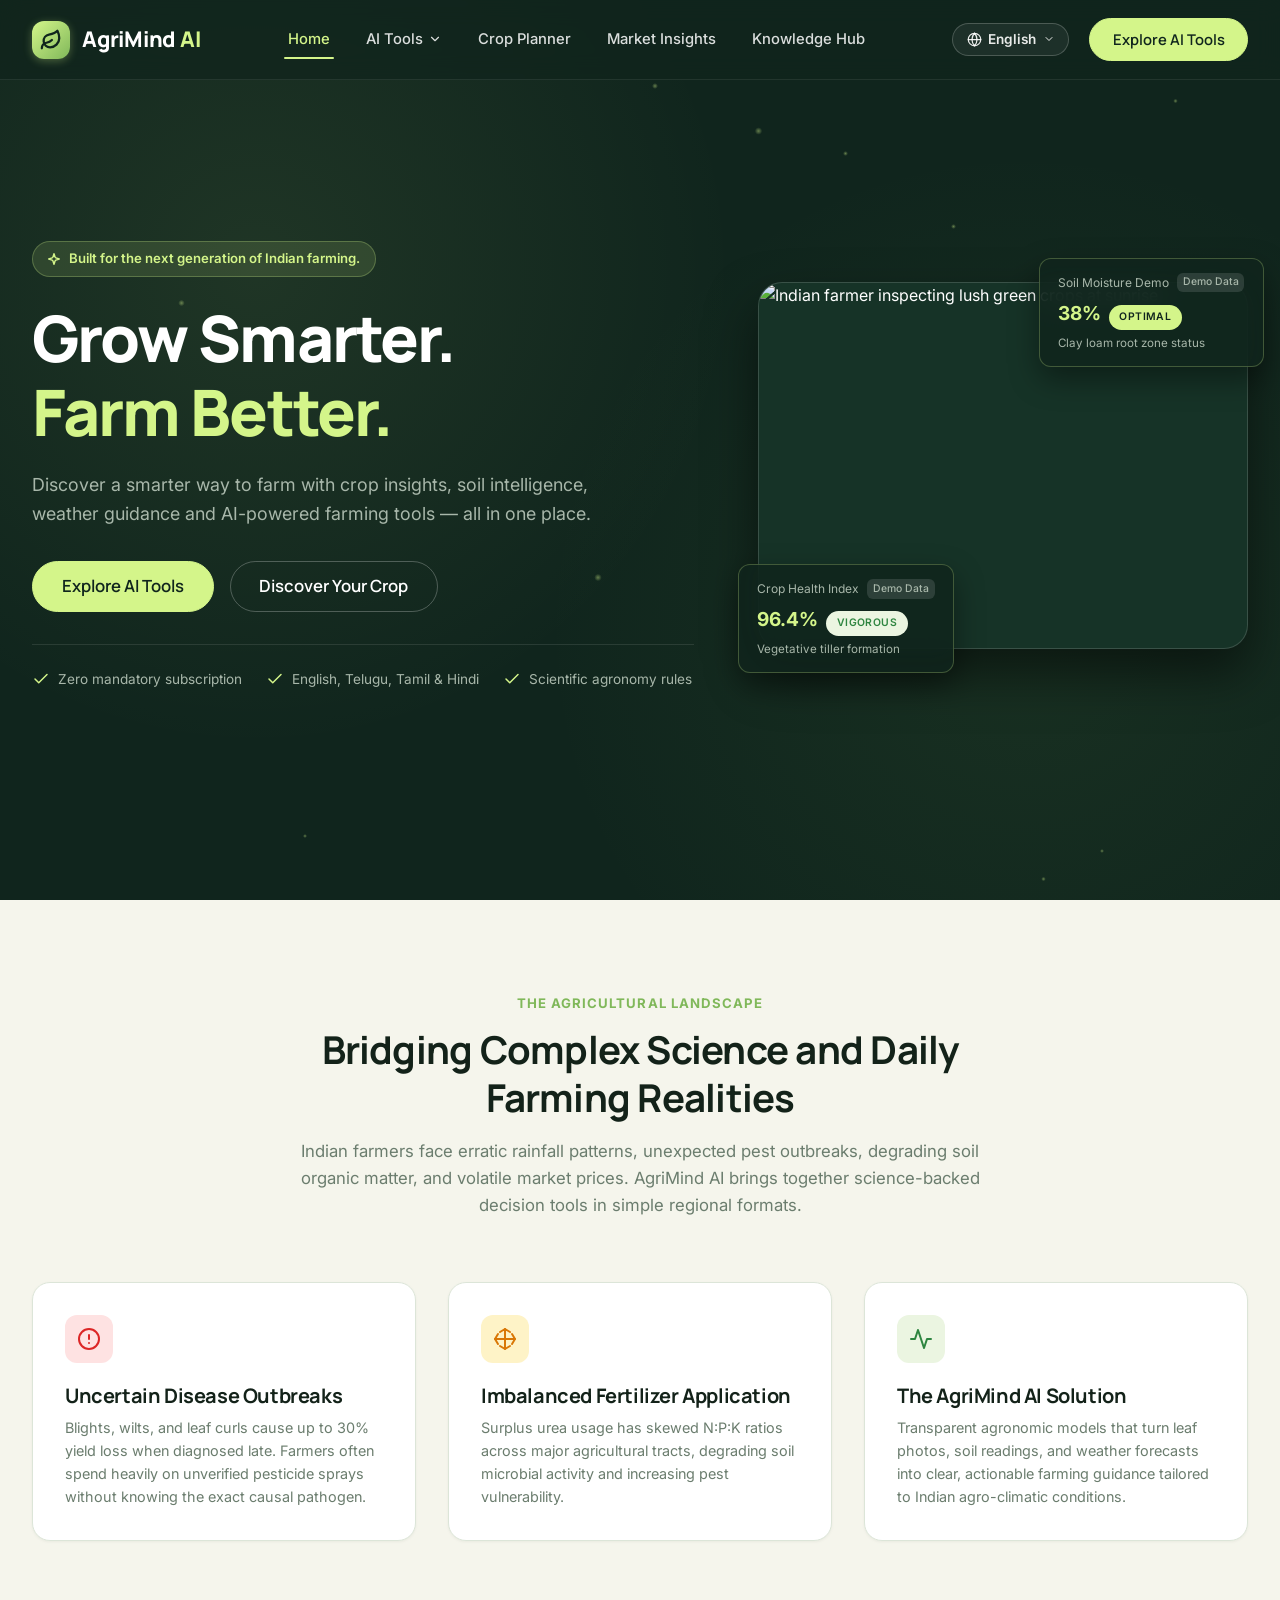
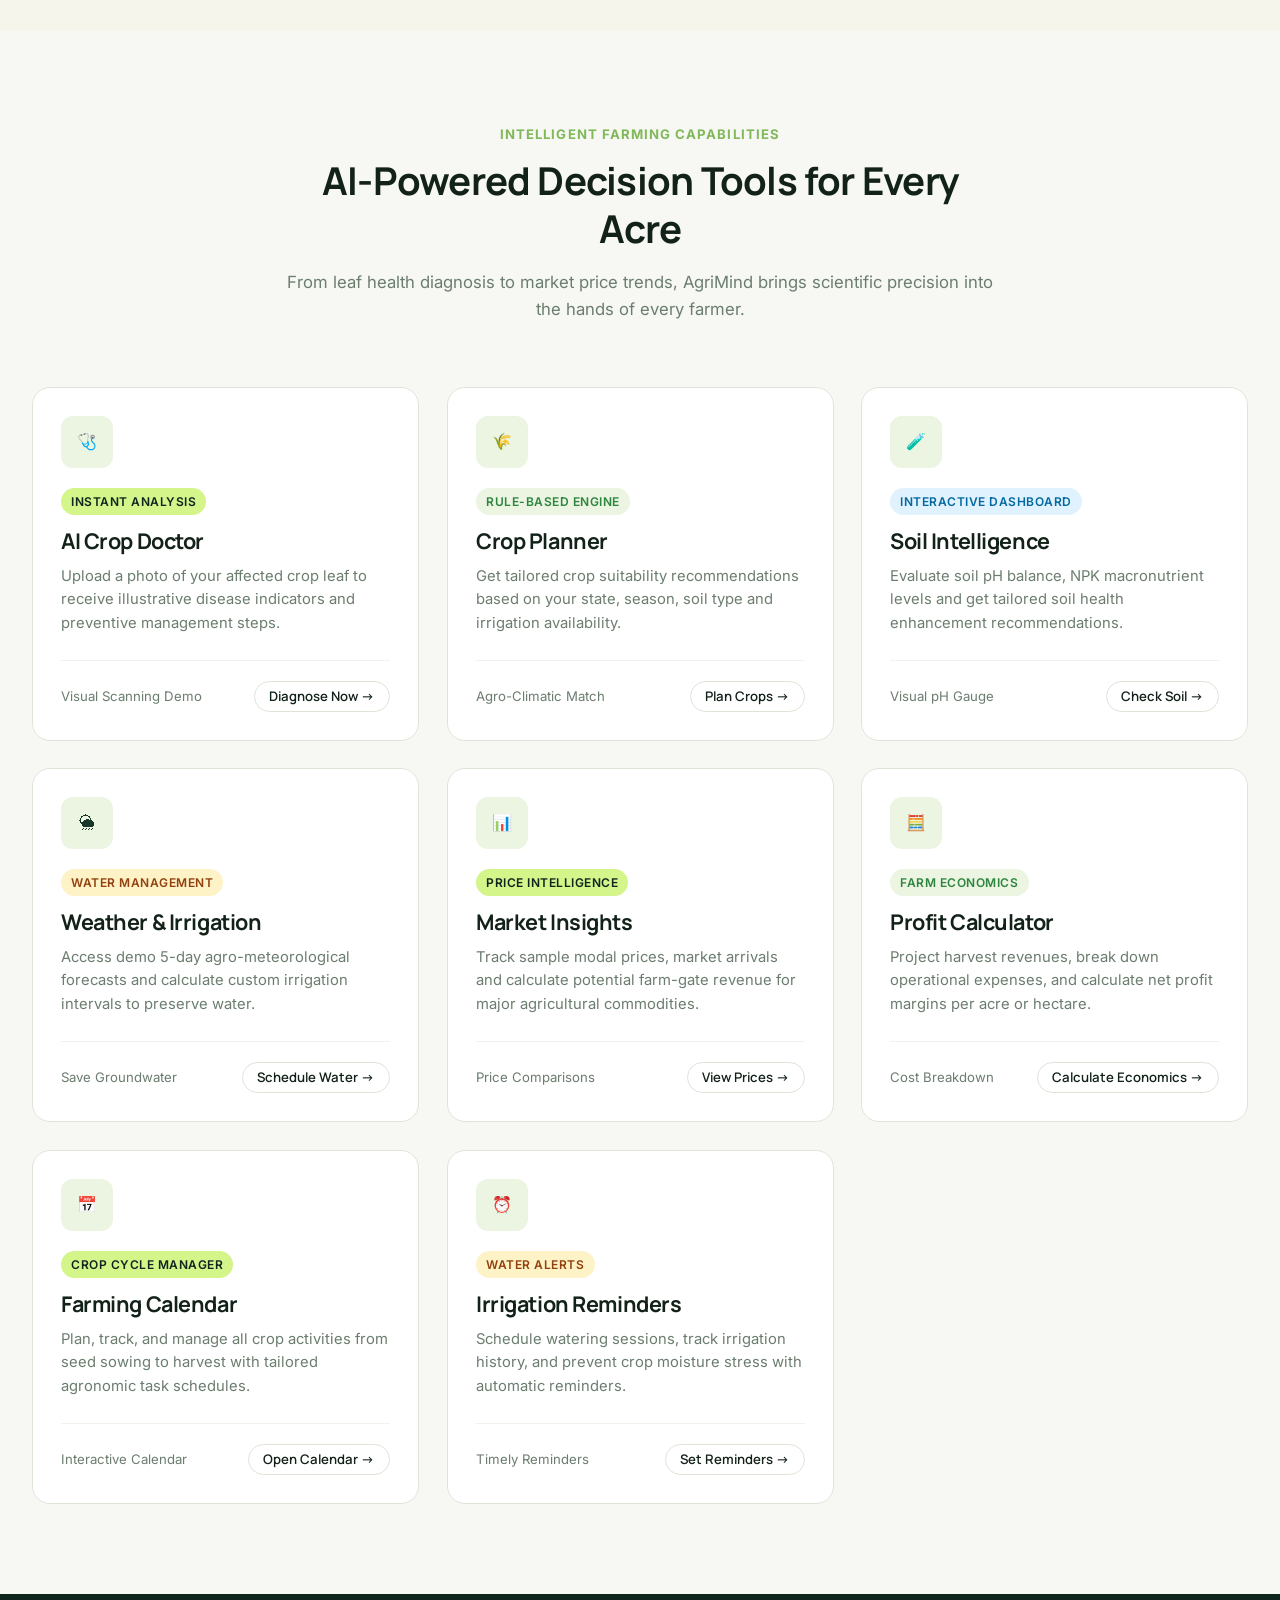
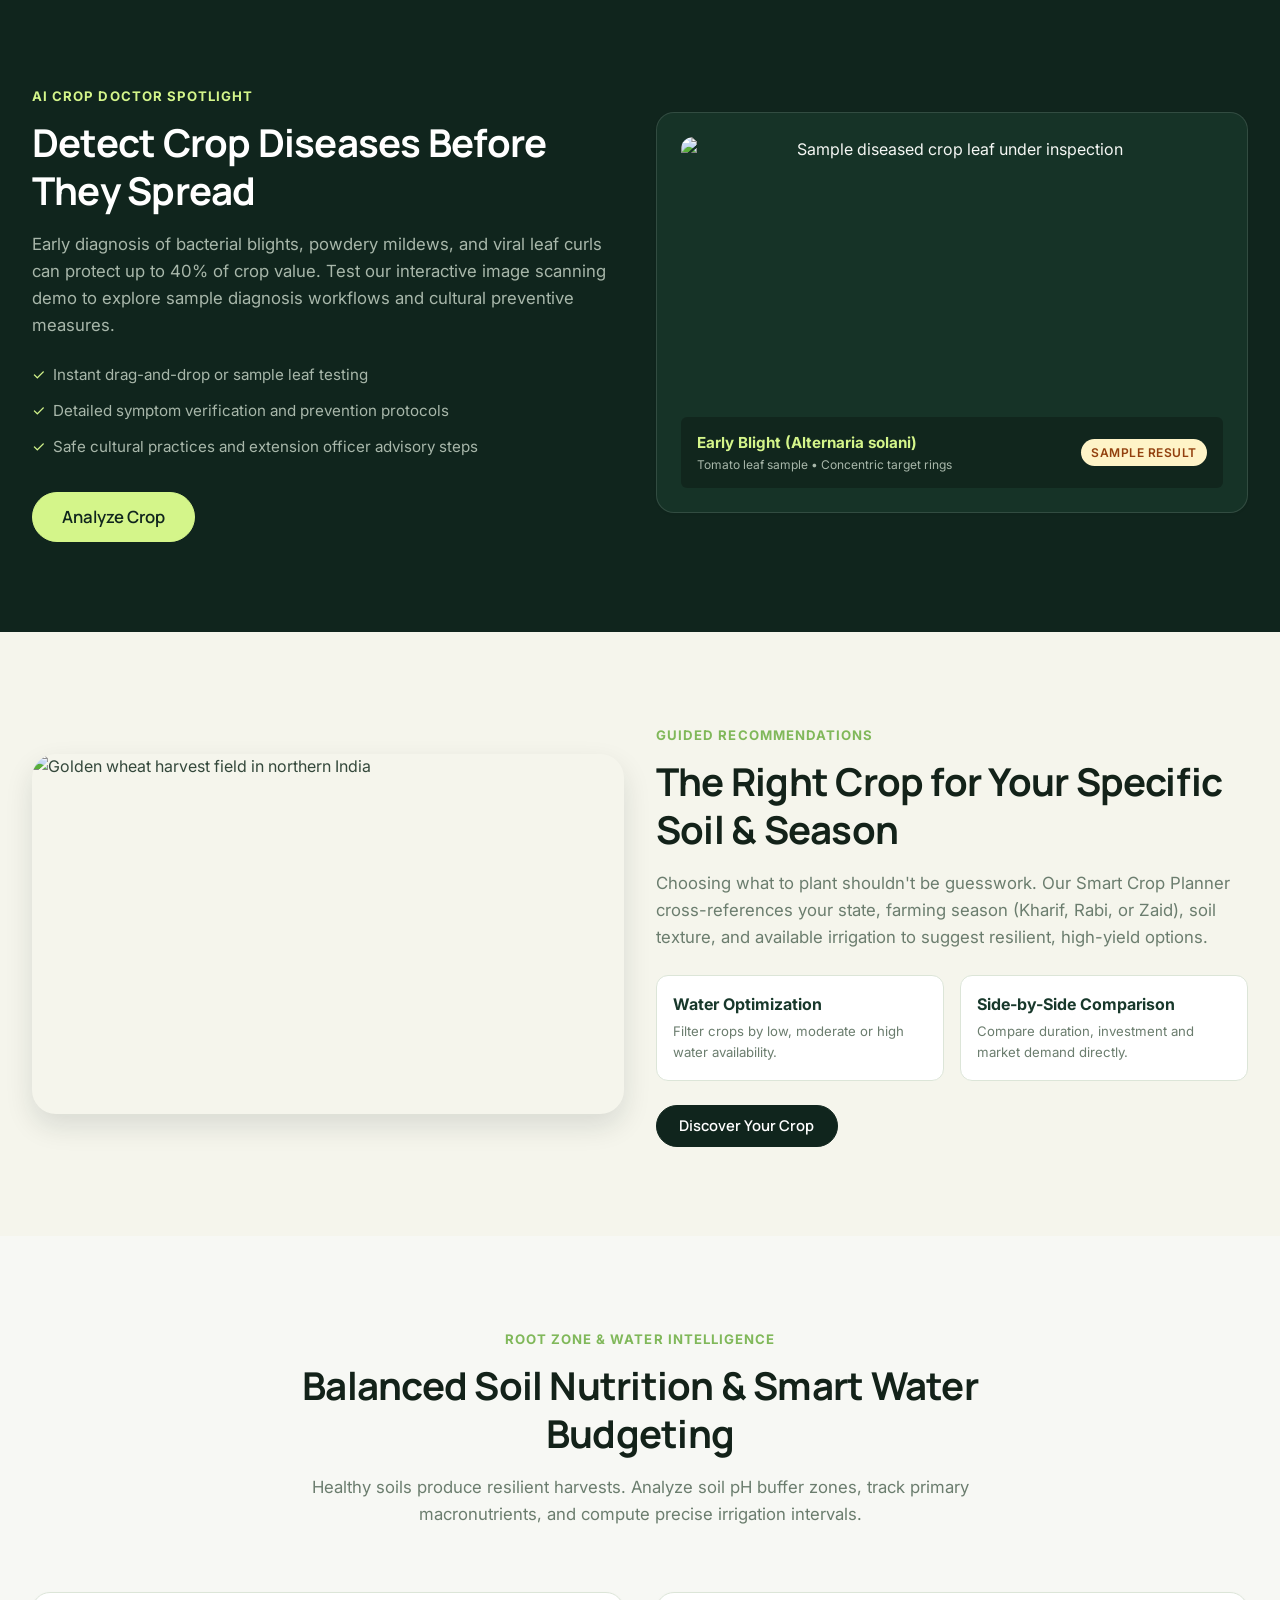
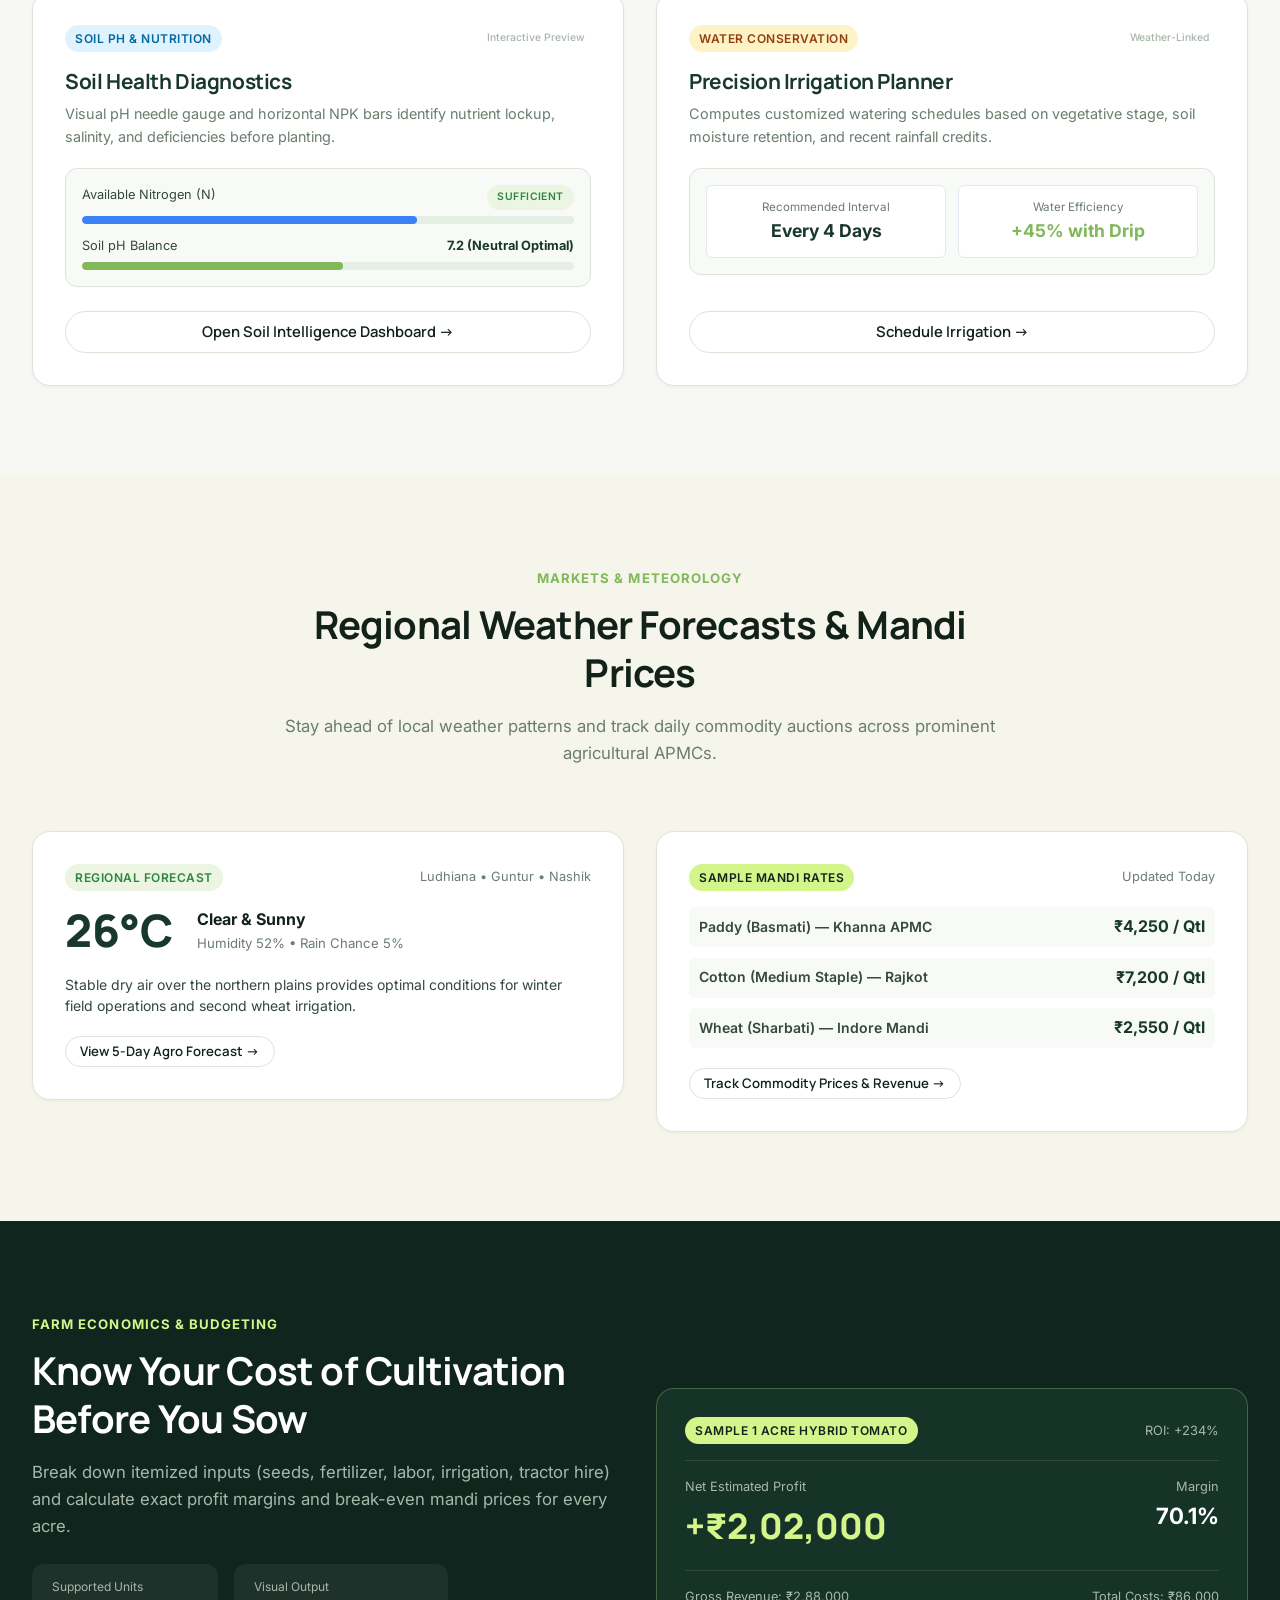
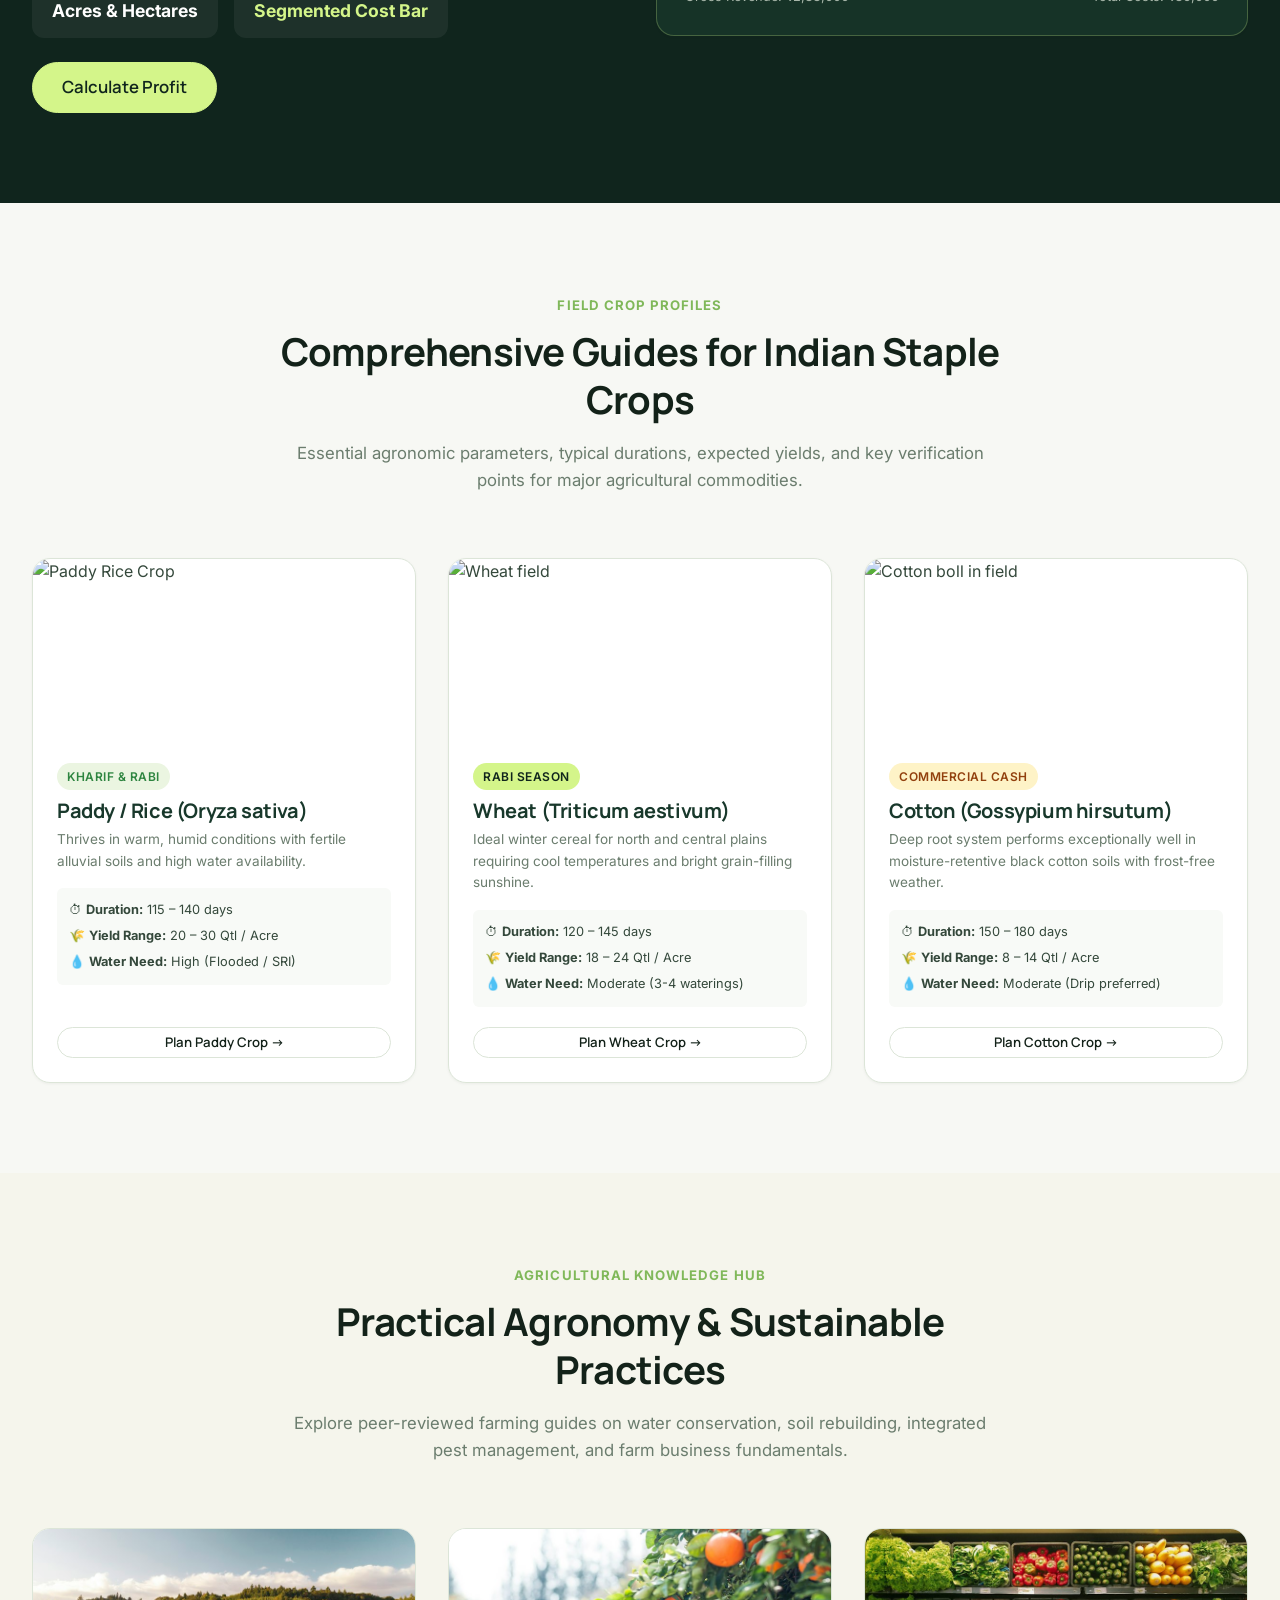
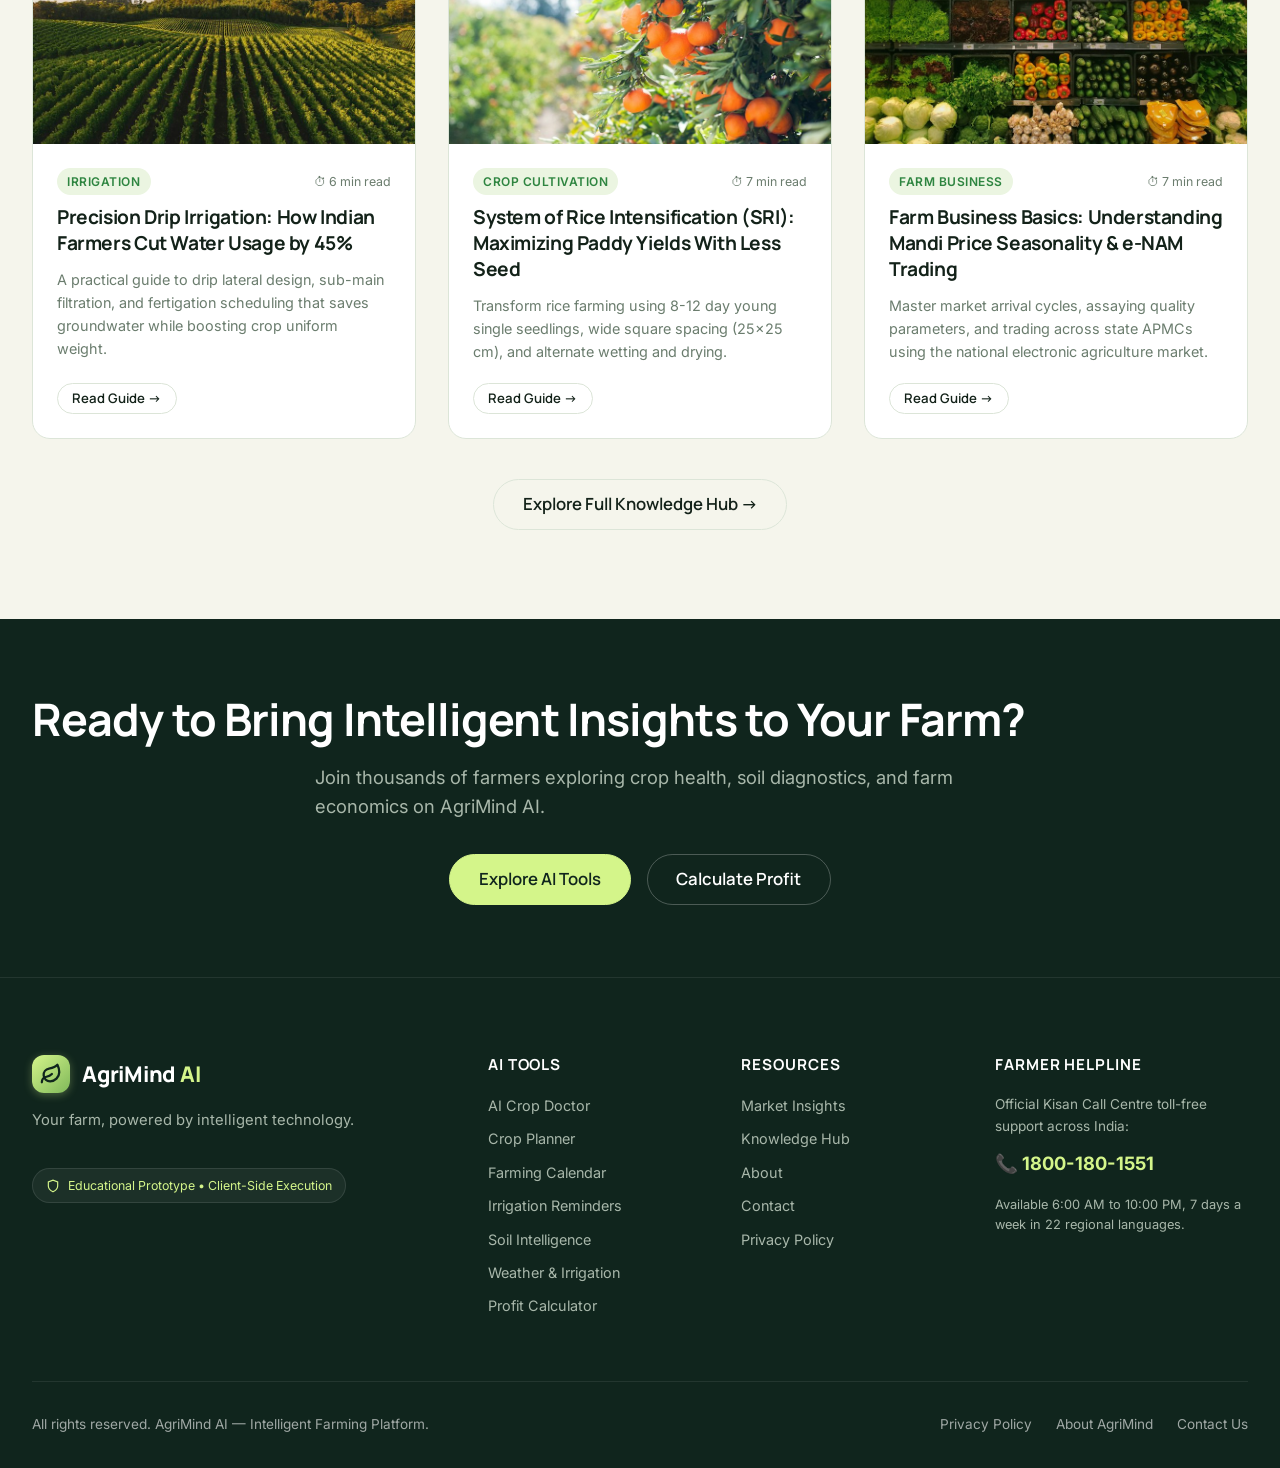
==== commit c6c9348e: "Fix Knowledge Hub broken image for Managing Soil Salinity card and bundle local article assets" ====
--- a/index.html
+++ b/index.html
@@ -824,7 +824,7 @@
 
         <div class="grid grid-3">
           <article class="article-card reveal reveal-delay-1">
-            <img class="article-card-img" src="https://images.unsplash.com/photo-1563514227147-6d2ff665a6a0?auto=format&fit=crop&w=800&q=80" alt="Drip irrigation pipes in vegetable farm" loading="lazy">
+            <img class="article-card-img" src="assets/images/article-drip-irrigation.jpg" alt="Drip irrigation pipes in vegetable farm" loading="lazy" onerror="this.onerror=null; this.src='https://images.unsplash.com/photo-1563514227147-6d2ff665a6a0?auto=format&fit=crop&w=800&q=80';">
             <div class="article-card-body">
               <div class="article-card-meta">
                 <span class="badge badge-leaf">Irrigation</span>
@@ -843,7 +843,7 @@
           </article>
 
           <article class="article-card reveal reveal-delay-2">
-            <img class="article-card-img" src="https://images.unsplash.com/photo-1536657464919-892534f60d6e?auto=format&fit=crop&w=800&q=80" alt="Lush green paddy seedlings in nursery" loading="lazy">
+            <img class="article-card-img" src="assets/images/article-rice-sri.jpg" alt="Lush green paddy seedlings in nursery" loading="lazy" onerror="this.onerror=null; this.src='https://images.unsplash.com/photo-1536657464919-892534f60d6e?auto=format&fit=crop&w=800&q=80';">
             <div class="article-card-body">
               <div class="article-card-meta">
                 <span class="badge badge-leaf">Crop Cultivation</span>
@@ -862,7 +862,7 @@
           </article>
 
           <article class="article-card reveal reveal-delay-3">
-            <img class="article-card-img" src="https://images.unsplash.com/photo-1542838132-92c53300491e?auto=format&fit=crop&w=800&q=80" alt="Fresh agricultural produce at market stall" loading="lazy">
+            <img class="article-card-img" src="assets/images/article-mandi-trading.jpg" alt="Fresh agricultural produce at market stall" loading="lazy" onerror="this.onerror=null; this.src='https://images.unsplash.com/photo-1542838132-92c53300491e?auto=format&fit=crop&w=800&q=80';">
             <div class="article-card-body">
               <div class="article-card-meta">
                 <span class="badge badge-leaf">Farm Business</span>
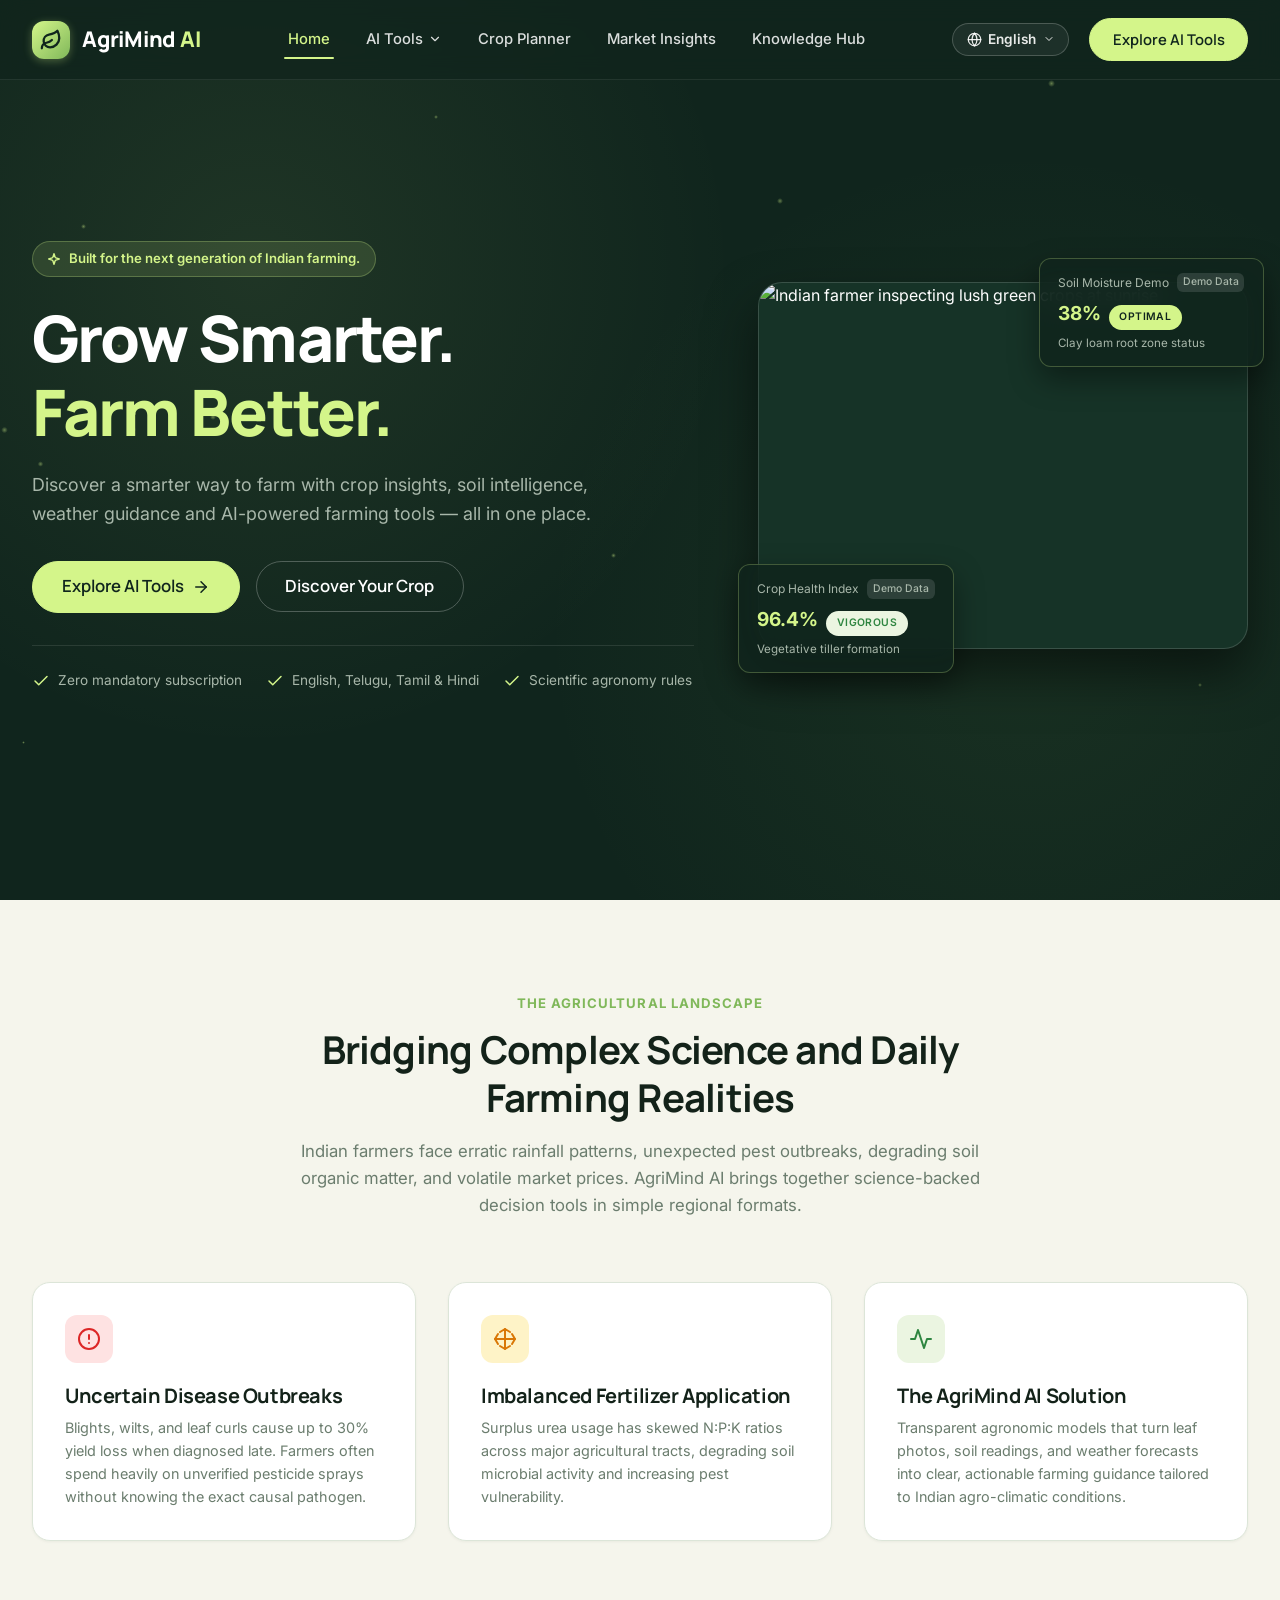
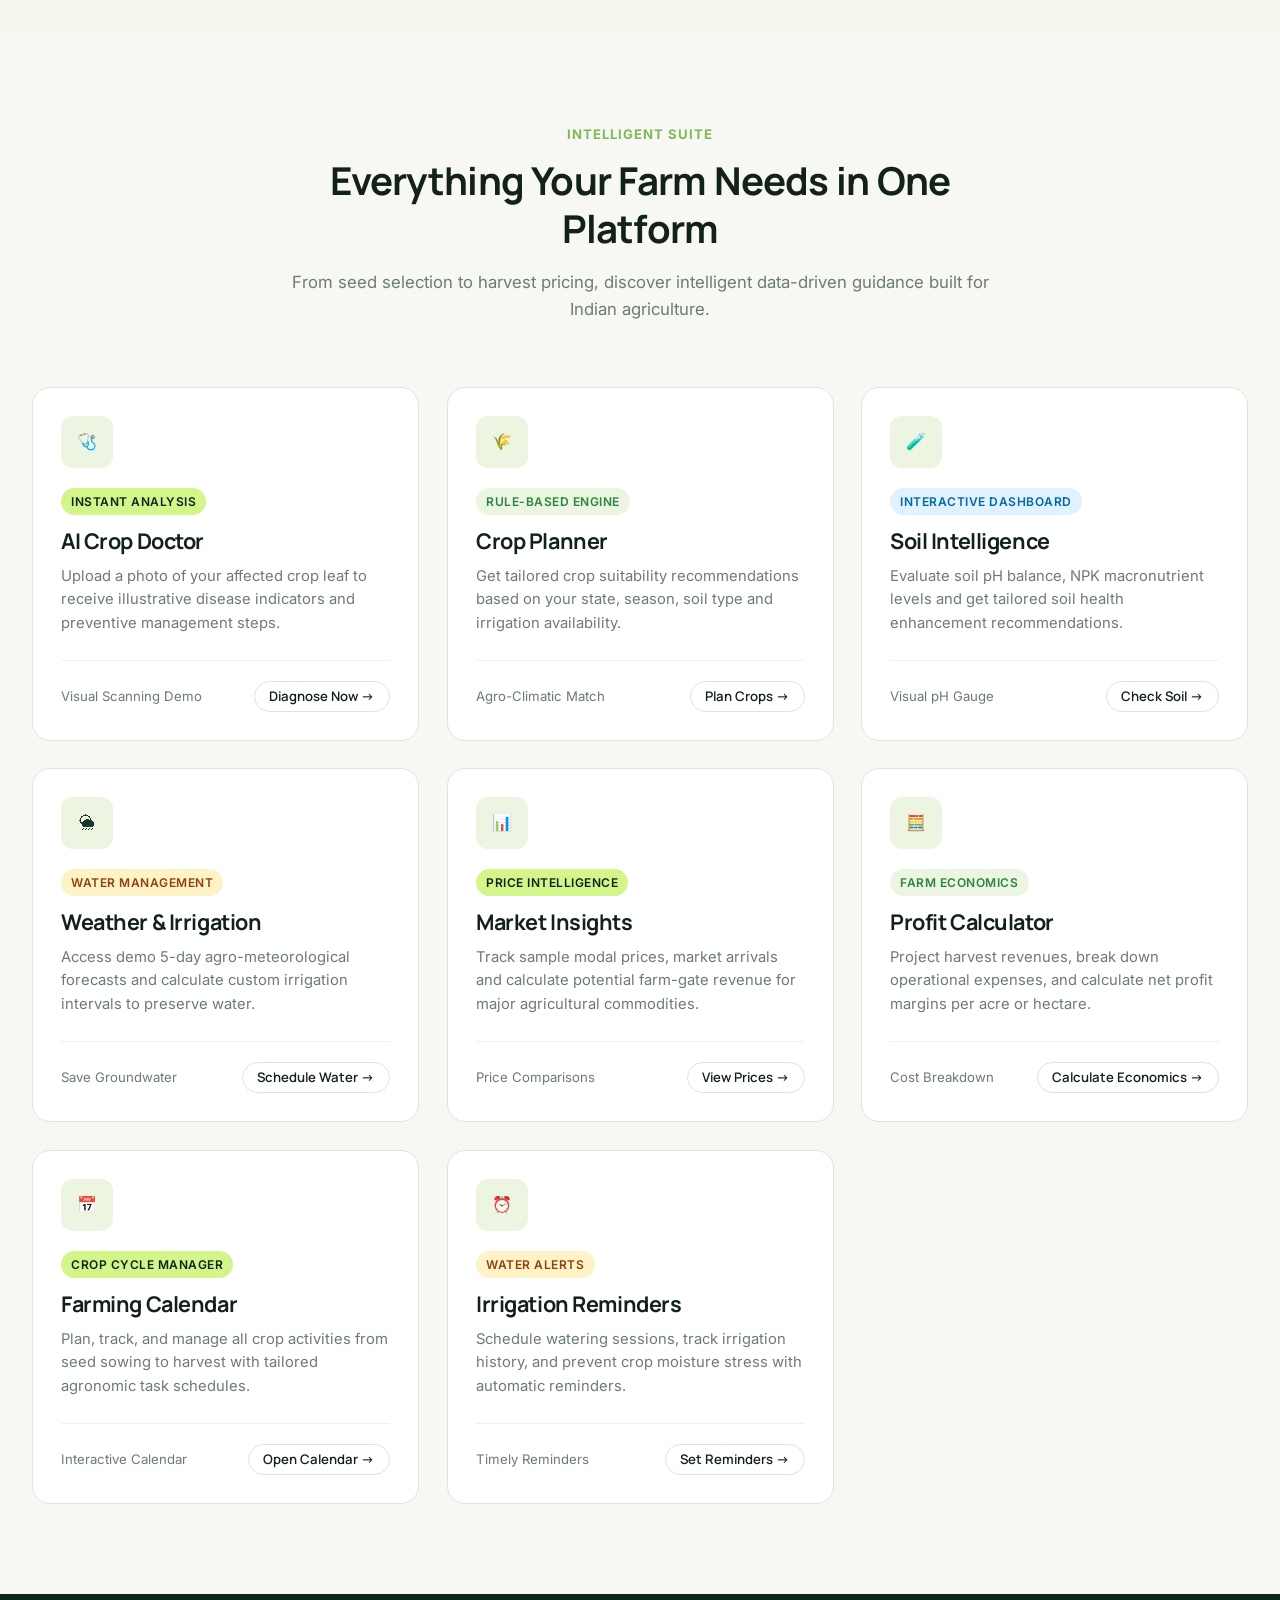
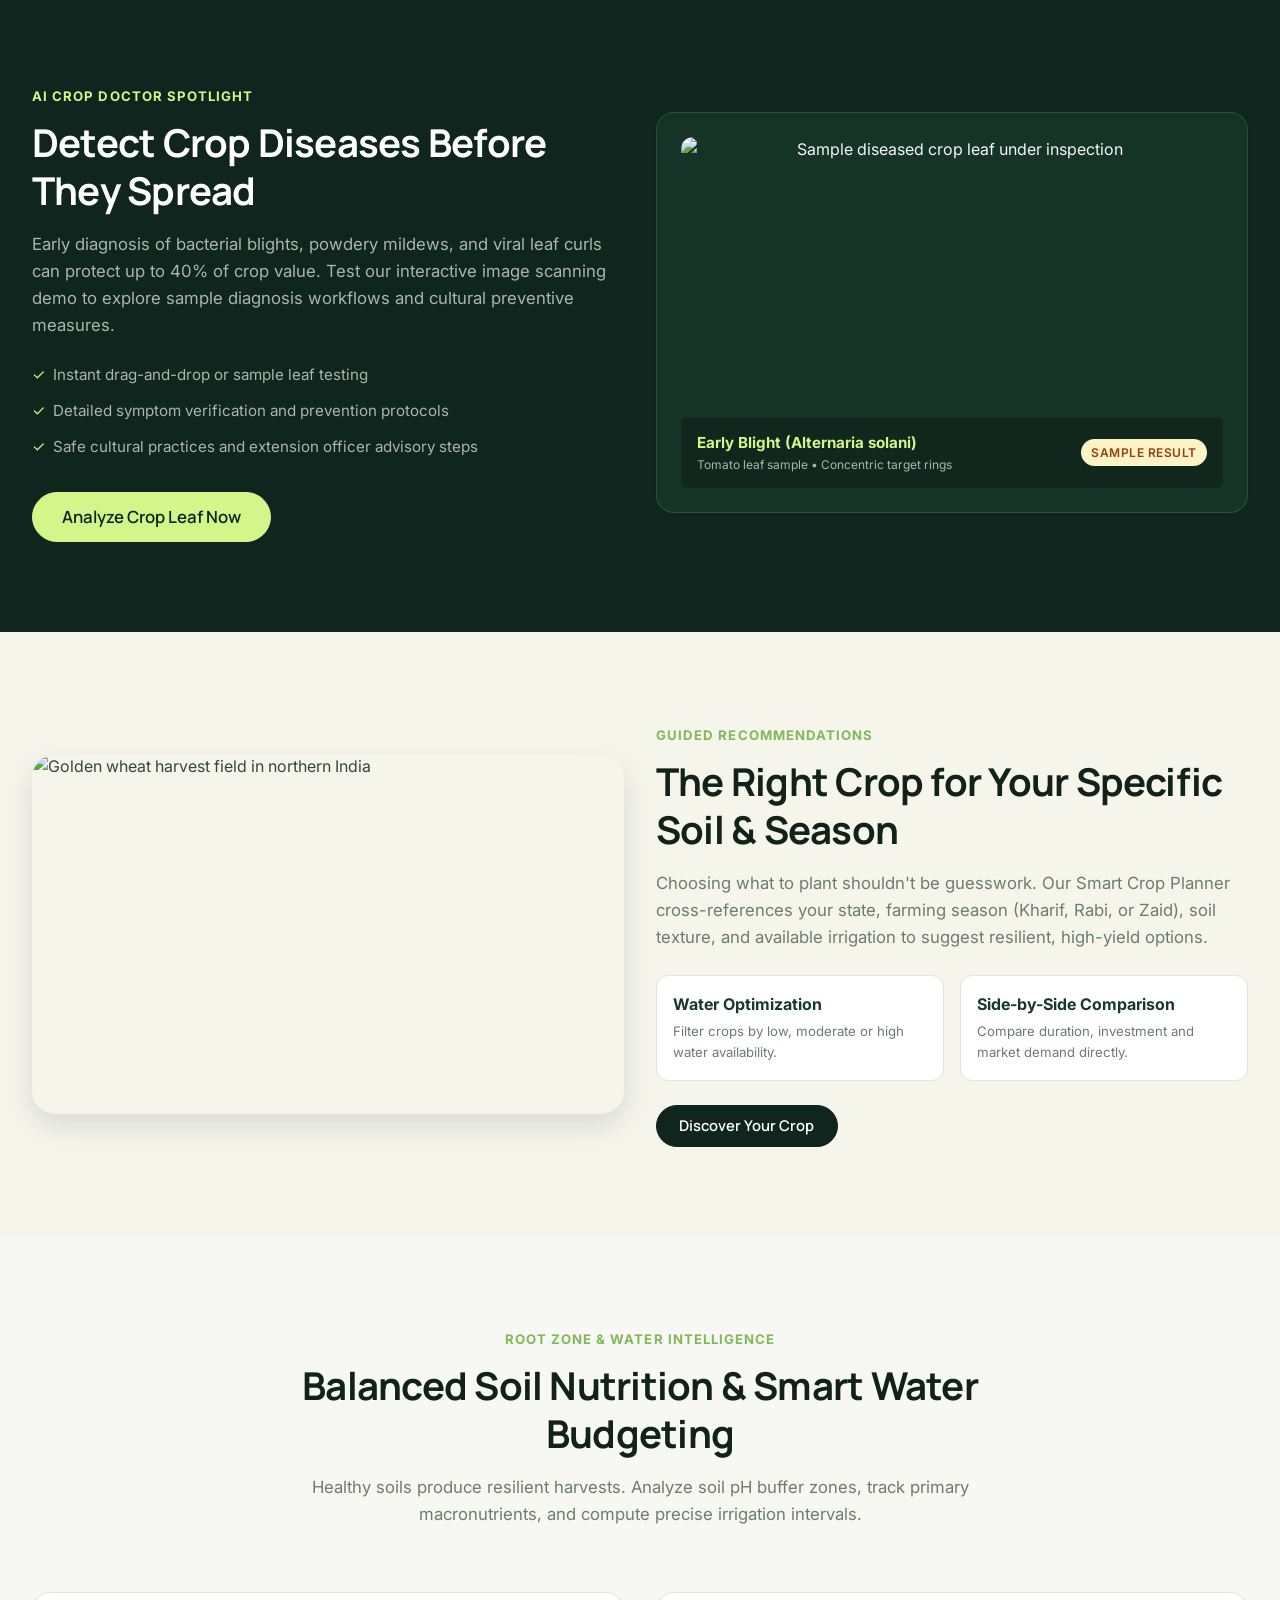
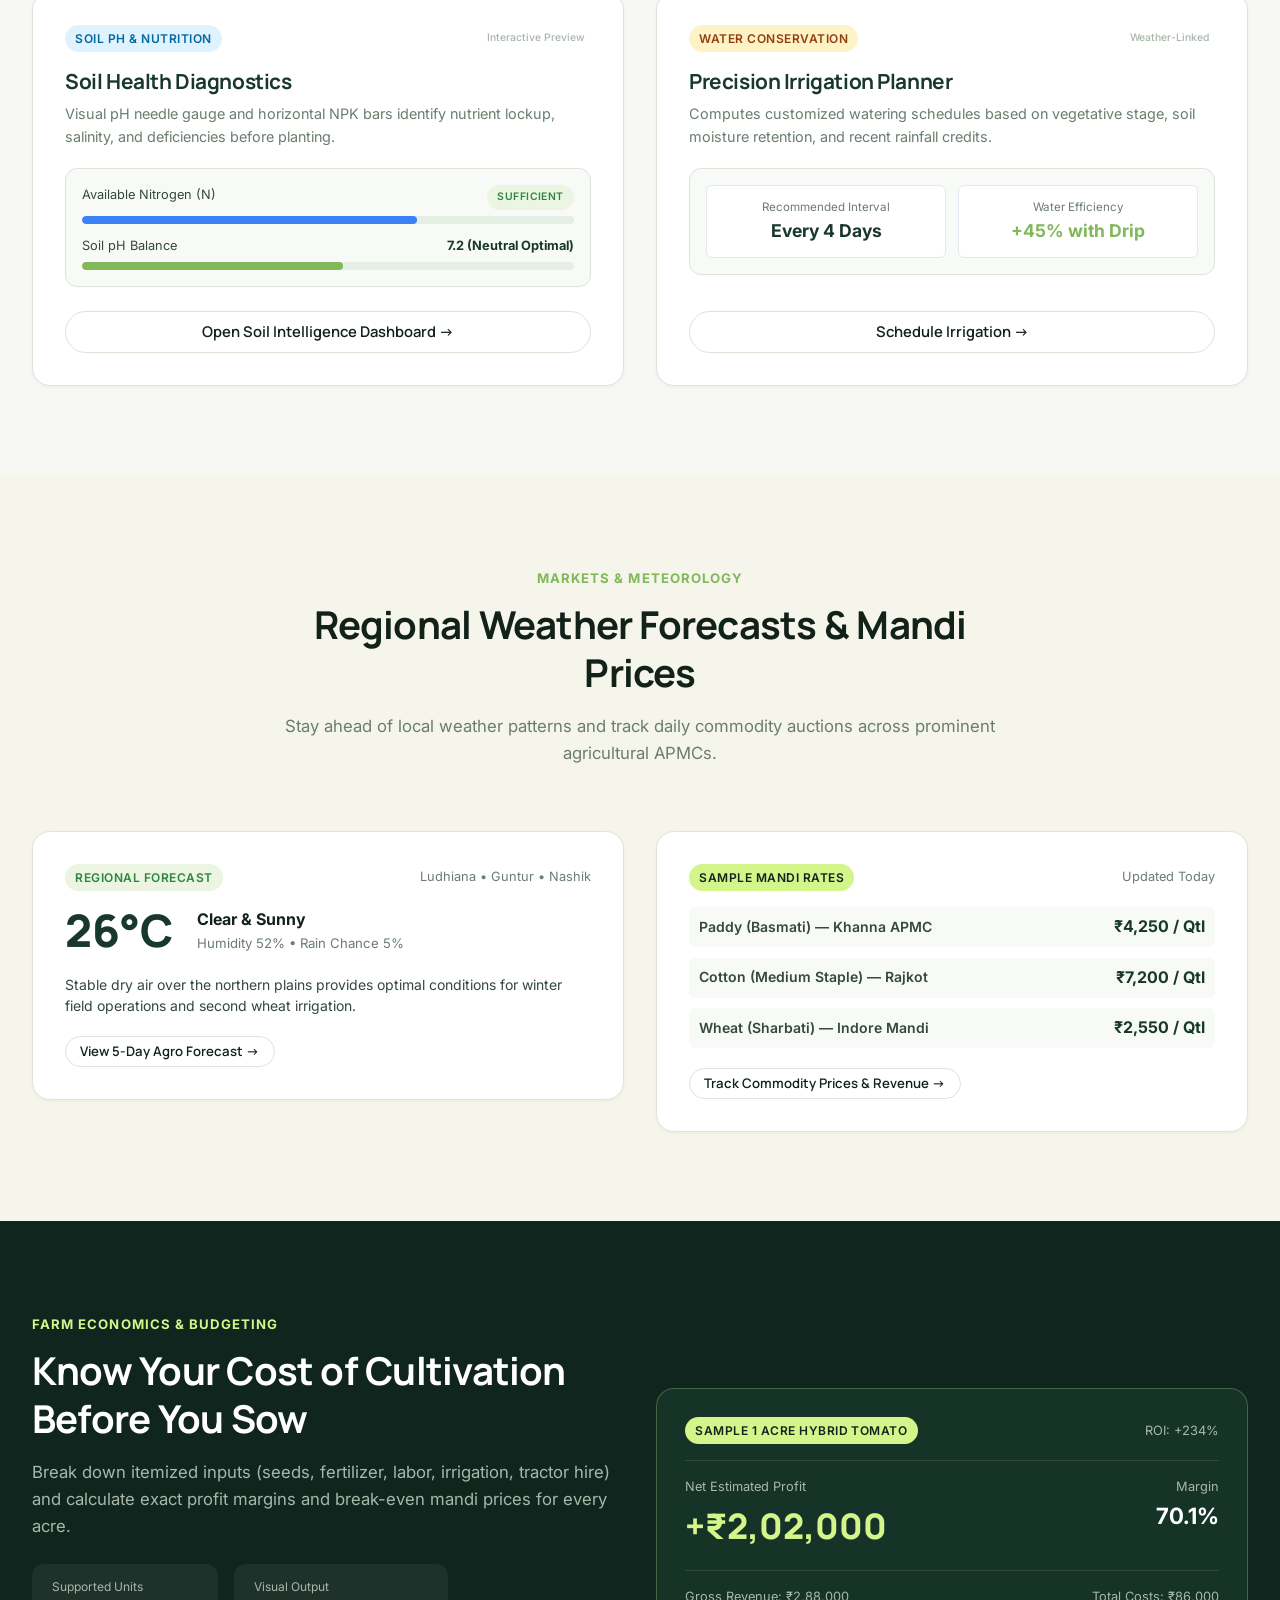
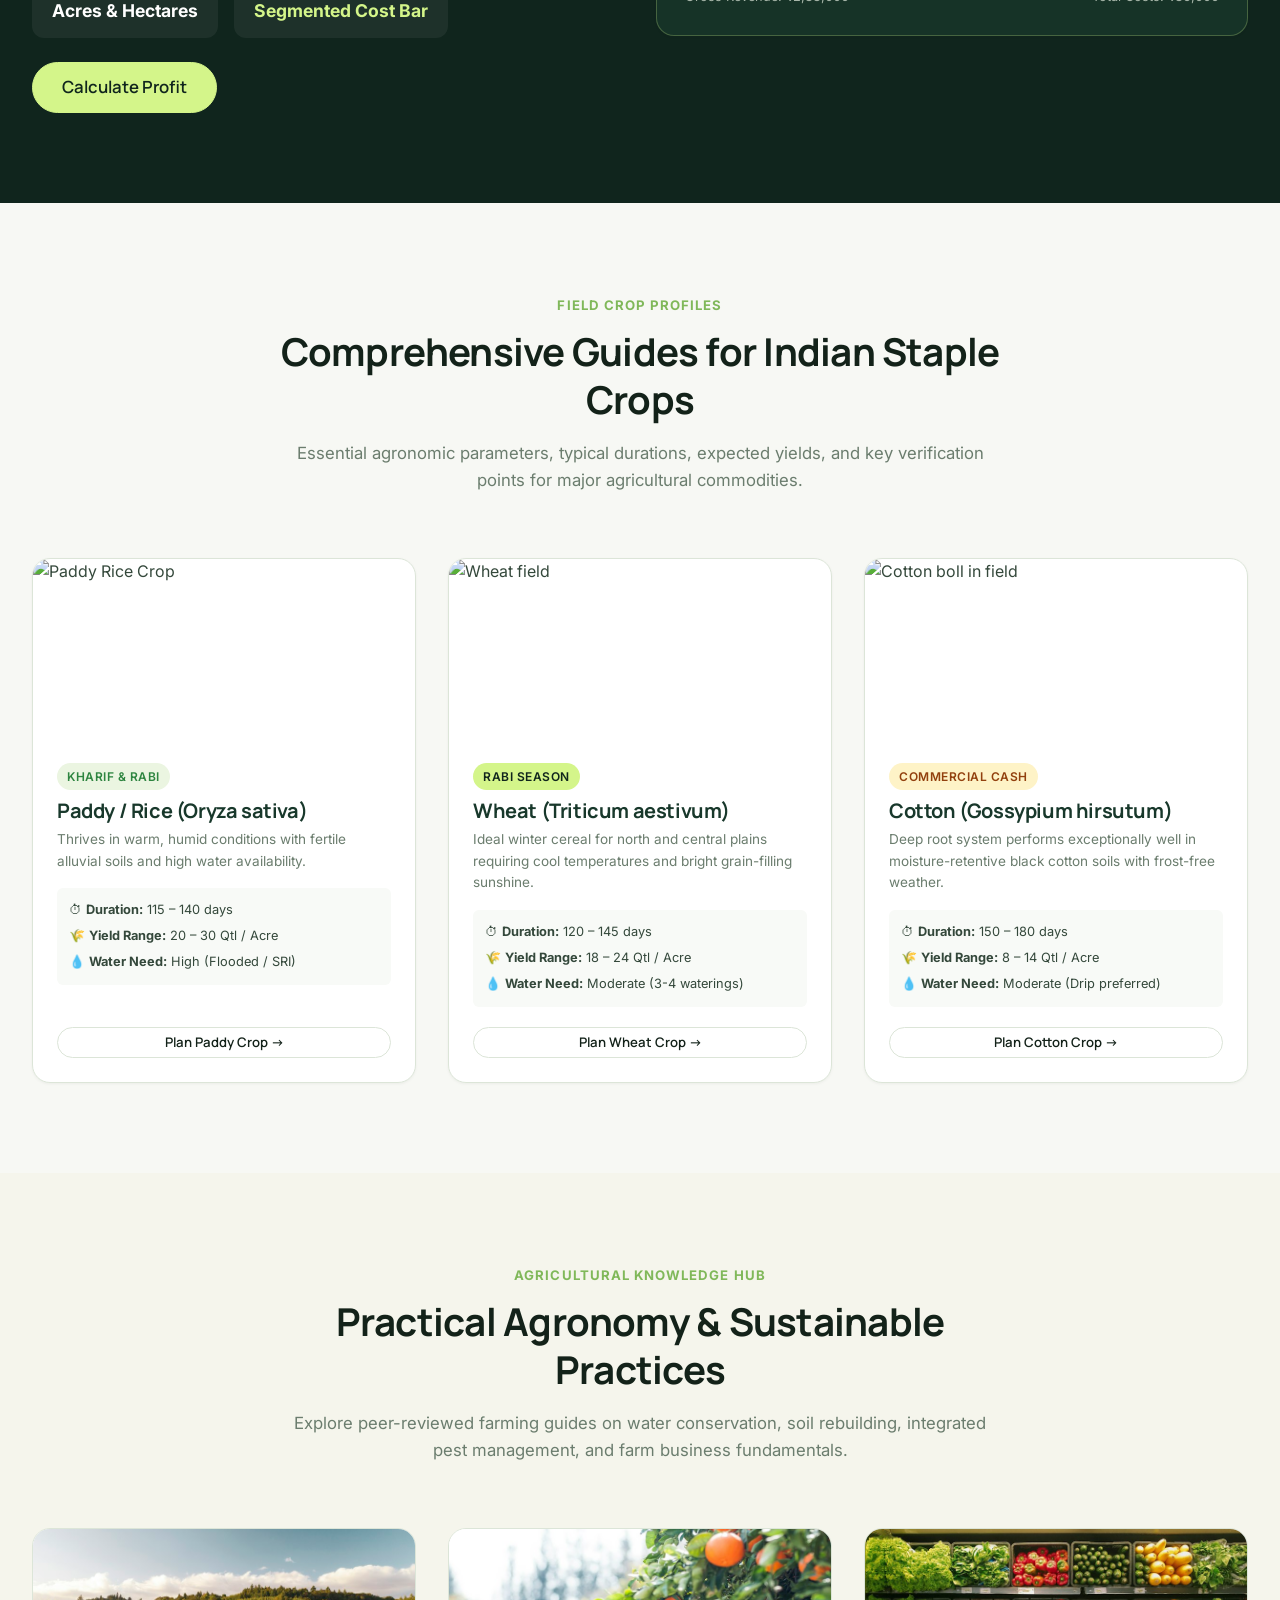
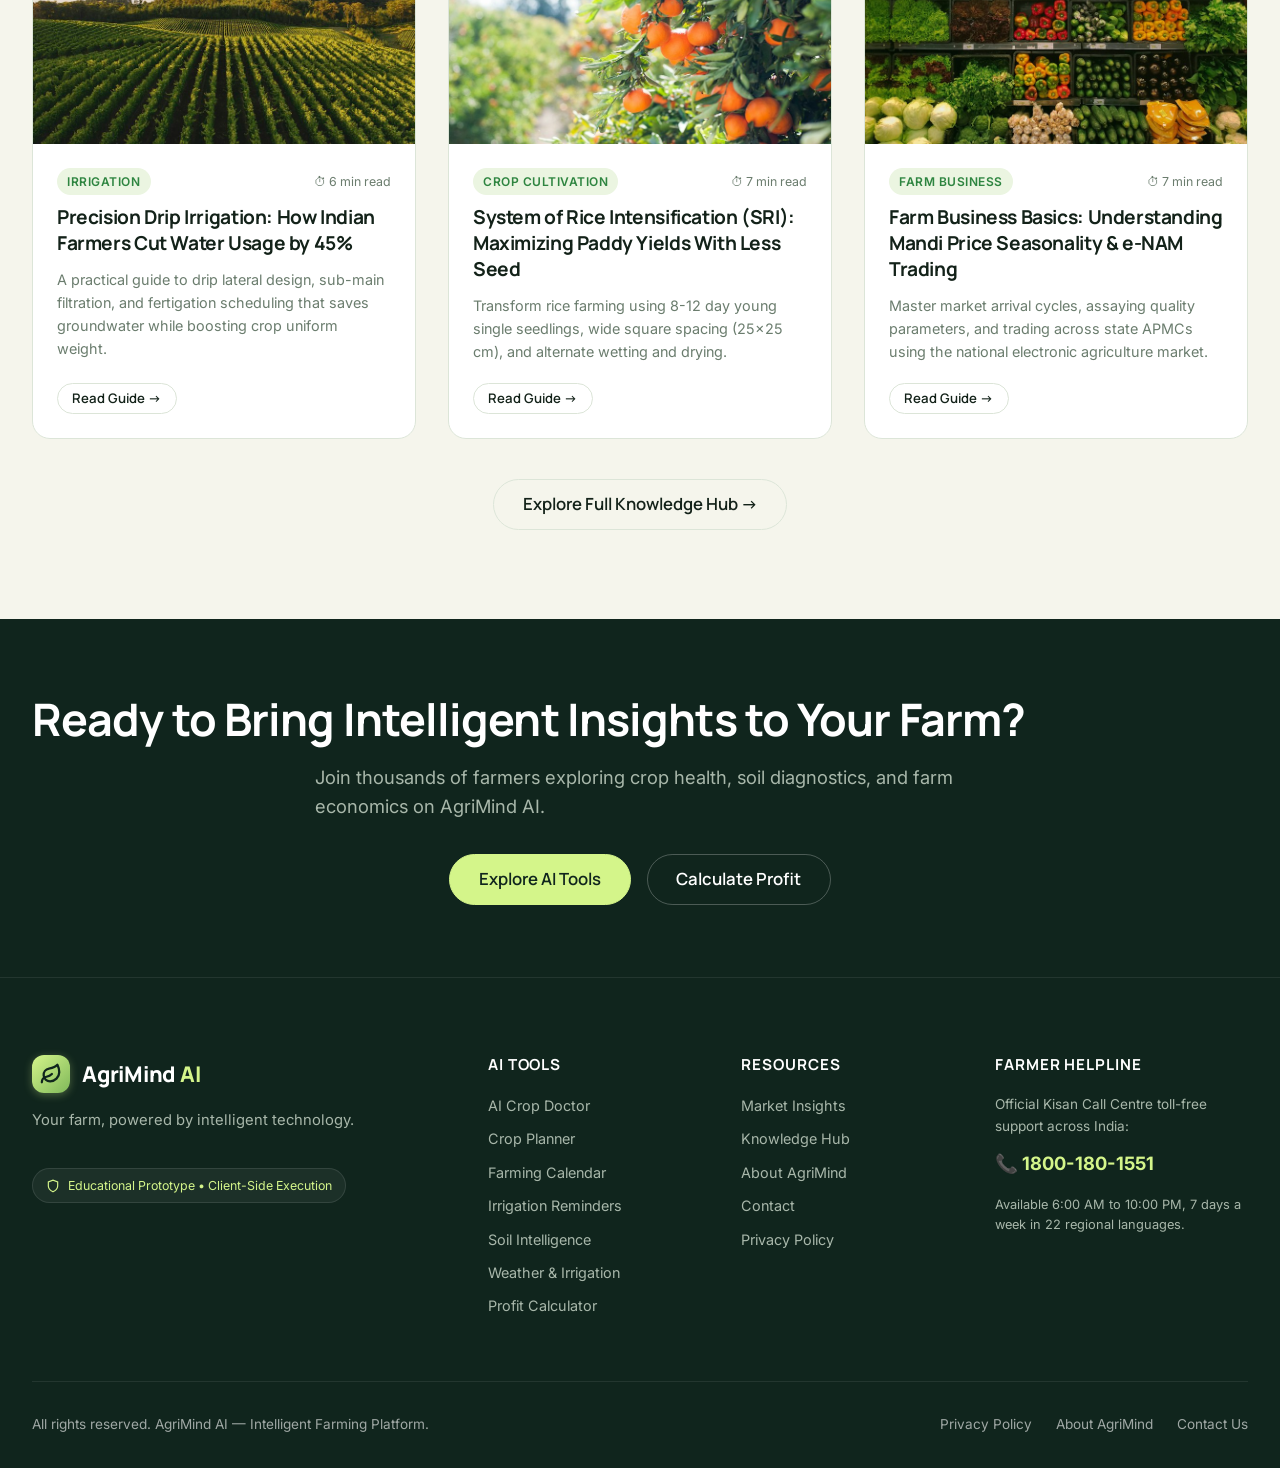
==== commit bd38dc30: "Complete website-wide language translation system in EN, TE, TA, and HI with real-time reactive dyna" ====
--- a/index.html
+++ b/index.html
@@ -136,7 +136,7 @@
           </div>
         </div>
 
-        <a href="crop-doctor.html" class="btn btn-primary" data-i18n="btn_explore_tools">Explore AI Tools</a>
+        <a href="crop-doctor.html" class="btn btn-primary" data-i18n="btn_explore_tools" data-i18n="home_cta_btn1">Explore AI Tools</a>
 
         <!-- Mobile Toggle Button -->
         <button type="button" class="mobile-toggle" aria-label="Toggle navigation menu" aria-expanded="false">
@@ -210,15 +210,15 @@
           <div class="hero-trust-bar">
             <div class="hero-trust-item">
               <svg width="18" height="18" viewBox="0 0 24 24" fill="none" stroke="currentColor" stroke-width="2" stroke-linecap="round" stroke-linejoin="round"><path d="M20 6 9 17l-5-5"/></svg>
-              <span>Zero mandatory subscription</span>
+              <span data-i18n="home_highlight_sub">Zero mandatory subscription</span>
             </div>
             <div class="hero-trust-item">
               <svg width="18" height="18" viewBox="0 0 24 24" fill="none" stroke="currentColor" stroke-width="2" stroke-linecap="round" stroke-linejoin="round"><path d="M20 6 9 17l-5-5"/></svg>
-              <span>English, Telugu, Tamil & Hindi</span>
+              <span data-i18n="home_highlight_lang">English, Telugu, Tamil & Hindi</span>
             </div>
             <div class="hero-trust-item">
               <svg width="18" height="18" viewBox="0 0 24 24" fill="none" stroke="currentColor" stroke-width="2" stroke-linecap="round" stroke-linejoin="round"><path d="M20 6 9 17l-5-5"/></svg>
-              <span>Scientific agronomy rules</span>
+              <span data-i18n="home_highlight_rules">Scientific agronomy rules</span>
             </div>
           </div>
         </div>
@@ -270,7 +270,7 @@
     <section class="section section-warm" aria-labelledby="challengeHeading">
       <div class="container">
         <div class="section-header reveal">
-          <span class="section-eyebrow">THE AGRICULTURAL LANDSCAPE</span>
+          <span class="section-eyebrow" data-i18n="home_landscape_eyebrow">THE AGRICULTURAL LANDSCAPE</span>
           <h2 id="challengeHeading" class="section-title">Bridging Complex Science and Daily Farming Realities</h2>
           <p class="section-subtitle">
             Indian farmers face erratic rainfall patterns, unexpected pest outbreaks, degrading soil organic matter, and volatile market prices. AgriMind AI brings together science-backed decision tools in simple regional formats.
@@ -335,7 +335,7 @@
             </p>
             <div class="tool-card-footer">
               <span style="font-size: 0.825rem; color: var(--color-muted-text);">Visual Scanning Demo</span>
-              <a href="crop-doctor.html" class="btn btn-sm btn-outline-dark">Diagnose Now →</a>
+              <a href="crop-doctor.html" class="btn btn-sm btn-outline-dark" data-i18n="home_btn_diagnose">Diagnose Now →</a>
             </div>
           </div>
 
@@ -349,7 +349,7 @@
             </p>
             <div class="tool-card-footer">
               <span style="font-size: 0.825rem; color: var(--color-muted-text);">Agro-Climatic Match</span>
-              <a href="crop-planner.html" class="btn btn-sm btn-outline-dark">Plan Crops →</a>
+              <a href="crop-planner.html" class="btn btn-sm btn-outline-dark" data-i18n="home_btn_plan">Plan Crops →</a>
             </div>
           </div>
 
@@ -363,7 +363,7 @@
             </p>
             <div class="tool-card-footer">
               <span style="font-size: 0.825rem; color: var(--color-muted-text);">Visual pH Gauge</span>
-              <a href="soil-intelligence.html" class="btn btn-sm btn-outline-dark">Check Soil →</a>
+              <a href="soil-intelligence.html" class="btn btn-sm btn-outline-dark" data-i18n="home_btn_check_soil">Check Soil →</a>
             </div>
           </div>
 
@@ -419,7 +419,7 @@
             </p>
             <div class="tool-card-footer">
               <span style="font-size: 0.825rem; color: var(--color-muted-text);">Interactive Calendar</span>
-              <a href="farming-calendar.html" class="btn btn-sm btn-outline-dark">Open Calendar →</a>
+              <a href="farming-calendar.html" class="btn btn-sm btn-outline-dark" data-i18n="home_btn_calendar">Open Calendar →</a>
             </div>
           </div>
 
@@ -433,7 +433,7 @@
             </p>
             <div class="tool-card-footer">
               <span style="font-size: 0.825rem; color: var(--color-muted-text);">Timely Reminders</span>
-              <a href="irrigation-reminders.html" class="btn btn-sm btn-outline-dark">Set Reminders →</a>
+              <a href="irrigation-reminders.html" class="btn btn-sm btn-outline-dark" data-i18n="home_btn_reminders">Set Reminders →</a>
             </div>
           </div>
         </div>
@@ -946,7 +946,7 @@
 
         <!-- Col 3: Resources -->
         <div class="footer-col">
-          <h4>Resources</h4>
+          <h4 data-i18n="footer_resources">Resources</h4>
           <div class="footer-links">
             <a href="mandi-market.html" class="footer-link" data-i18n="nav_market">Mandi Market Insights</a>
             <a href="knowledge-hub.html" class="footer-link" data-i18n="nav_knowledge">Knowledge Hub</a>
--- a/css/components.css
+++ b/css/components.css
@@ -344,7 +344,8 @@
   transition: all var(--transition-fast);
   cursor: pointer;
   text-decoration: none;
-  white-space: nowrap;
+  white-space: normal;
+  text-align: center;
 }
 
 .btn-primary {
